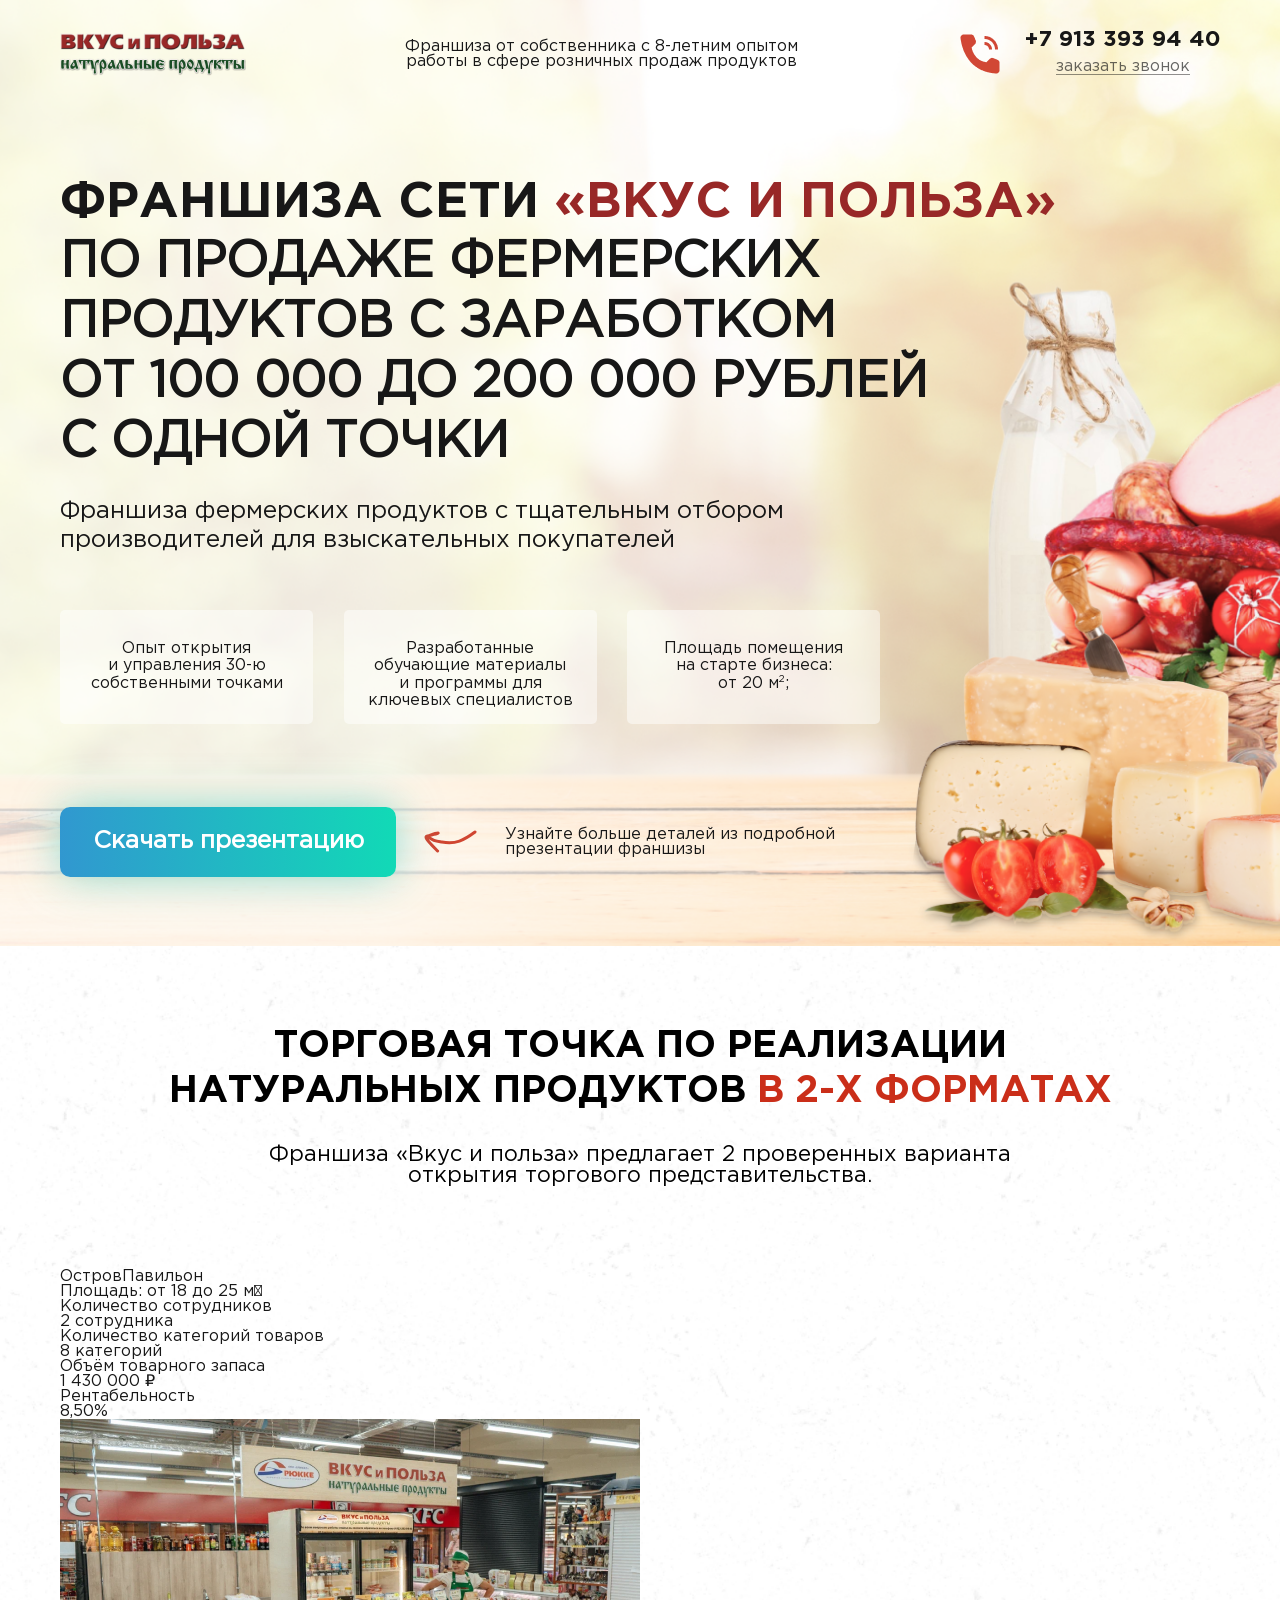
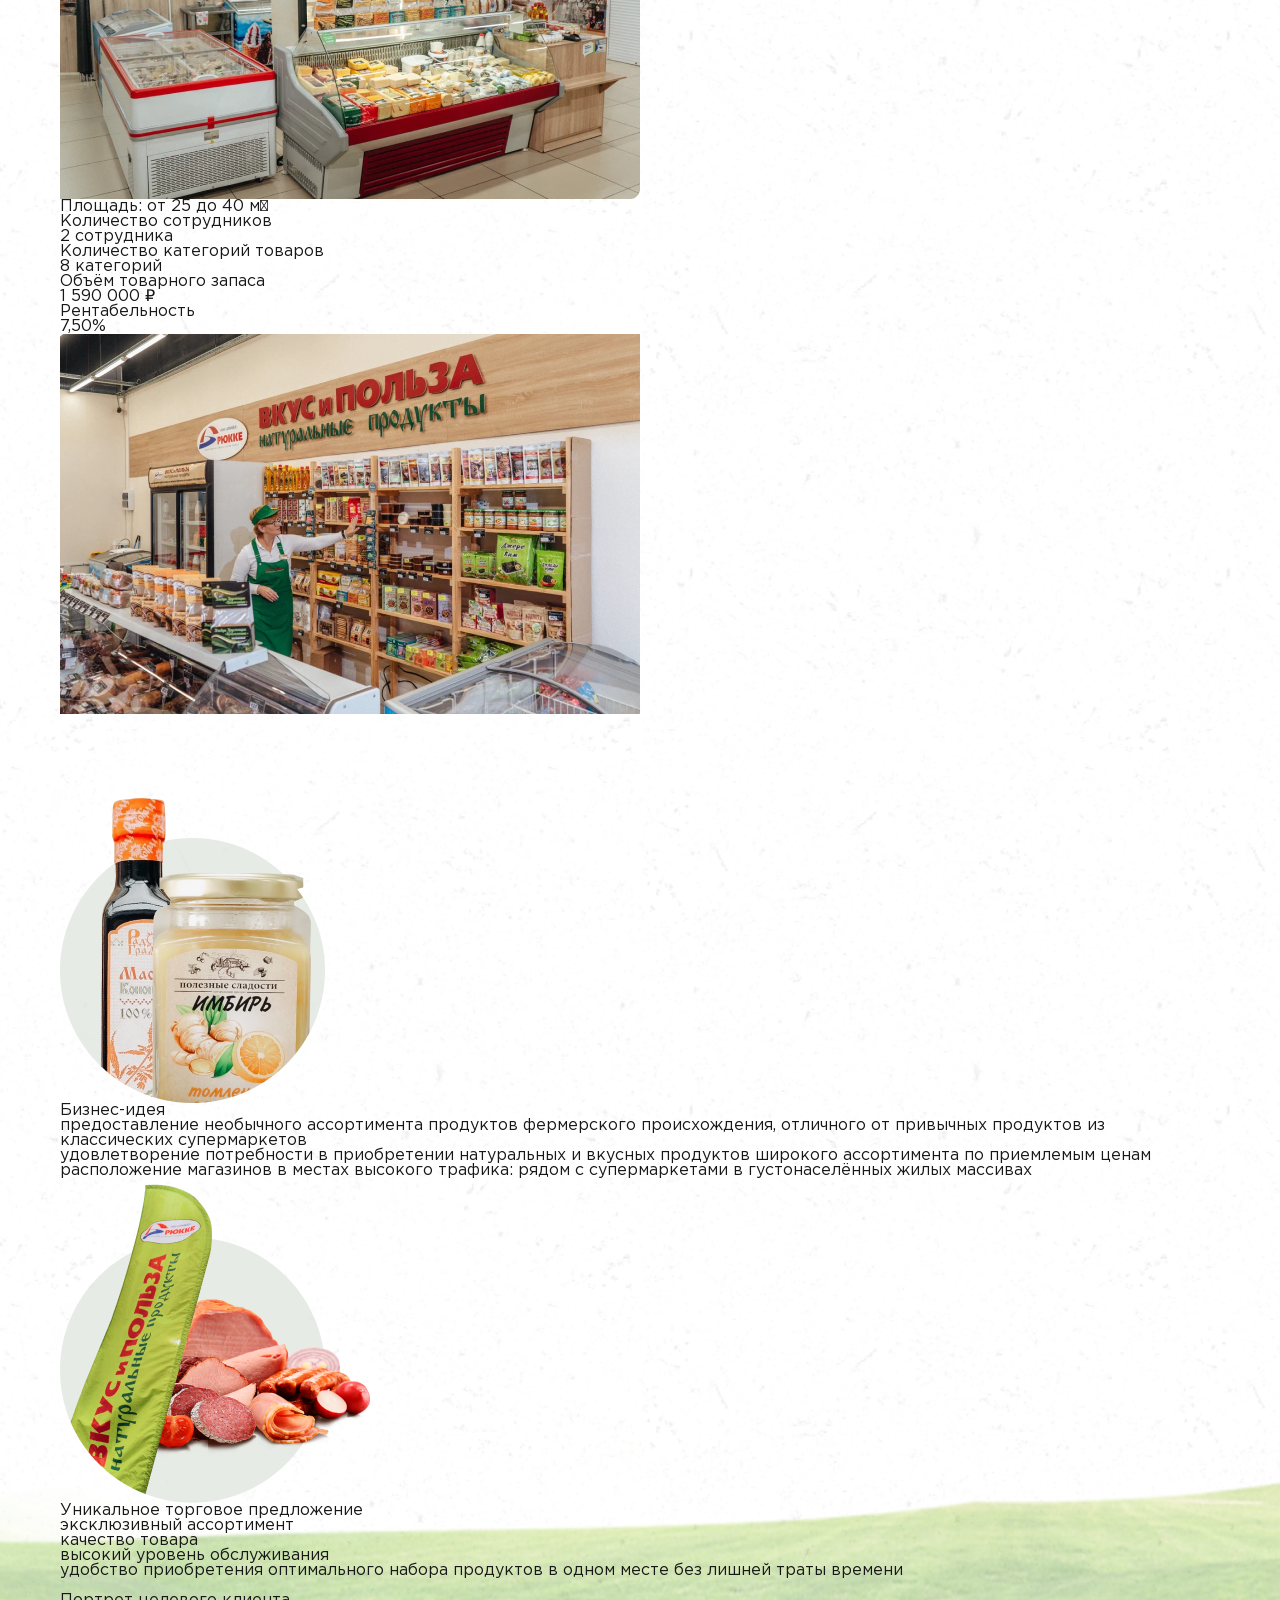
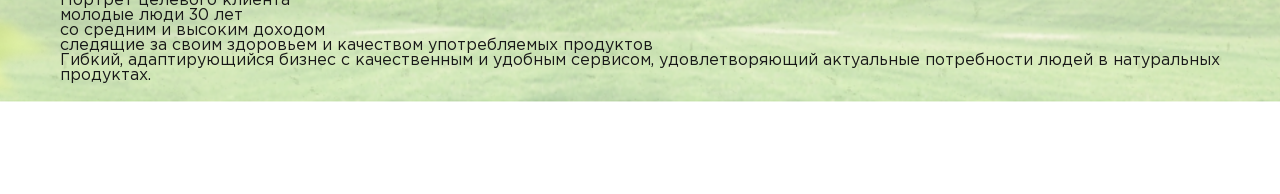
==== index.html @ ffd7baf4 "first" ====
<!DOCTYPE html>
<html lang="en">
  <head>
    <meta charset="UTF-8" />
    <meta http-equiv="X-UA-Compatible" content="IE=edge" />
    <meta name="viewport" content="width=device-width, initial-scale=1.0" />
    <title>Франшиза сети магазинов фермерских продуктов</title>
    <link rel="shortcut icon" href="favicon.ico" type="image/x-icon" />
    <link rel="preconnect" href="https://fonts.googleapis.com" />
    <link rel="preconnect" href="https://fonts.gstatic.com" crossorigin />
    <link
      href="https://fonts.googleapis.com/css2?family=Inter&display=swap"
      rel="stylesheet"
    />
    <link rel="stylesheet" href="css/reset.css" />
    <link rel="stylesheet" href="css/style.css" />
    <link rel="stylesheet" href="css/modals.css" />
    <link rel="stylesheet" href="css/animate.css" />
  </head>
  <body id="main-body">
    <div class="wrapper">
      <header class="header">
        <div class="container">
          <div class="header__body">
            <div class="header__logo">
              <img src="img/header/logo.png" alt="logo" />
            </div>
            <p class="header__descr">
              Франшиза от&nbsp;собственника с&nbsp;8-летним опытом работы
              в&nbsp;сфере розничных продаж продуктов
            </p>
            <div class="header__phone phone-block">
              <div class="phone-block__icon">
                <img src="img/header/phone.png" alt="icon" />
              </div>
              <div class="phone-block__link">
                <div class="phone-block__number">
                  <a href="tel:+79133939440">+7 913 393 94 40</a>
                </div>
                <div class="phone-block__order modal-phone">
                  <a href="#">Заказать звонок</a>
                </div>
              </div>
            </div>
          </div>
        </div>
      </header>
      <div class="content__page">
        <main class="main">
          <div class="container">
            <div class="main__body">
              <h1 class="main__title">
                <span class="black">франшиза сети</span>
                <span class="red">&laquo;Вкус и&nbsp;польза&raquo;</span>
                по&nbsp;продаже фермерских продуктов с&nbsp;заработком
                от&nbsp;100&nbsp;000 до&nbsp;200&nbsp;000&nbsp;рублей с&nbsp;одной
                точки
              </h1>
              <p class="main__descr">
                Франшиза фермерских продуктов с тщательным отбором
                производителей для взыскательных покупателей
              </p>
              <div class="main__list">
                <div class="main__item">
                  <p class="main__item-descr">
                    Опыт открытия и&nbsp;управления 30-ю собственными точками
                  </p>
                </div>
                <div class="main__item">
                  <p class="main__item-descr">
                    Разработанные обучающие материалы и&nbsp;программы для
                    ключевых специалистов
                  </p>
                </div>
                <div class="main__item">
                  <p class="main__item-descr">
                    Площадь помещения на&nbsp;старте бизнеса:
                    от&nbsp;20&nbsp;м<sup>2</sup>;
                  </p>
                </div>
              </div>
              <div class="main__slider wow fadeInLeft">
                <div class="slider-flex">
                  <div class="slider-track">
                    <div class="slide-list slide-active">
                      <div class="main__item">
                        <p class="main__item-descr">
                          Опыт открытия и&nbsp;управления 30-ю собственными
                          точками
                        </p>
                      </div>
                    </div>
                    <div class="slide-list">
                      <div class="main__item">
                        <p class="main__item-descr">
                          Разработанные обучающие материалы и&nbsp;программы для
                          ключевых специалистов
                        </p>
                      </div>
                    </div>
                    <div class="slide-list">
                      <div class="main__item">
                        <p class="main__item-descr">
                          Площадь помещения на&nbsp;старте бизнеса:
                          от&nbsp;20&nbsp;м<sup>2</sup>;
                        </p>
                      </div>
                    </div>
                  </div>
                </div>
                <div class="slide-dots">
                  <span class="slide-dot slide-active"></span>
                  <span class="slide-dot"></span>
                  <span class="slide-dot"></span>
                </div>
              </div>
              <div class="main__bottom">
                <div class="main__bottom-button">
                  <button class="btn">Скачать презентацию</button>
                </div>
                <img src="img/main/arrow.svg" alt="arrow" class="main__bottom-arrow">
                <p class="main__bottom-text">Узнайте больше деталей из&nbsp;подробной презентации франшизы</p>
              </div>
            </div>
          </div>
        </main>
        <section class="second">
          <div class="container">
            <div class="second__body">
              <h2 class="second__title title-red">Торговая точка по реализации натуральных продуктов <span>в 2-х форматах</span></h2>
              <p class="second__descr">Франшиза <span>«Вкус и польза»</span> предлагает 2 проверенных варианта открытия торгового представительства.</p>
              <div class="second__box">
                <div class="second__tabs">
                  <div class="second__tab">Остров</div>
                  <div class="second__tab">Павильон</div>
                </div>
                <div class="second__contents">
                  <div class="second__content">
                    <div class="second__content-box">
                      <div class="second__content-title"><span>Площадь:</span> от 18 до 25 м²</div>
                      <div class="second__content-item">
                        <p>Количество сотрудников 
                          </p>
                        <p>2 сотрудника</p>
                      </div>
                      <div class="second__content-item">
                        <p>Количество категорий товаров
                          </p>
                        <p>8 категорий</p>
                      </div>
                      <div class="second__content-item">
                        <p>Объём товарного запаса
                          </p>
                        <p>1 430 000 ₽</p>
                      </div>
                      <div class="second__content-item">
                        <p>Рентабельность</p>
                        <p>8,50%</p>
                      </div>
                    </div>
                    <img src="img/second/box1.png" alt="box" class="second__content-image">
                  </div>
                  <div class="second__content">
                    <div class="second__content-box">
                      <div class="second__content-title"><span>Площадь:</span> от 25 до 40 м²</div>
                      <div class="second__content-item">
                        <p>Количество сотрудников 
                        </p>
                      <p>2 сотрудника</p>
                      </div>
                      <div class="second__content-item">
                        <p>Количество категорий товаров
                        </p>
                      <p>8 категорий</p>
                      </div>
                      <div class="second__content-item">
                        <p>Объём товарного запаса
                        </p>
                      <p>1 590 000 ₽</p>
                      </div>
                      <div class="second__content-item">
                        <p>Рентабельность</p>
                        <p>7,50%</p>
                      </div>
                    </div>
                    <img src="img/second/box2.png" alt="box" class="second__content-image">
                  </div>
                </div>
              </div>
              <div class="second__list">
                <div class="second__item">
                  <img src="img/second/01.png" alt="img" class="second__item-image">
                  <div class="second__item-title">Бизнес-идея</div>
                  <div class="second__item-content">
                    <p>предоставление необычного ассортимента продуктов фермерского происхождения, отличного от привычных продуктов из классических супермаркетов</p>
                    <p>удовлетворение потребности в приобретении натуральных и вкусных продуктов широкого ассортимента по приемлемым ценам</p>
                    <p>расположение магазинов в местах высокого трафика: рядом с супермаркетами в густонаселённых жилых массивах</p>
                  </div>
                </div>
                <div class="second__item">
                  <img src="img/second/02.png" alt="img" class="second__item-image">
                  <div class="second__item-title">Уникальное торговое предложение</div>
                  <div class="second__item-content">
                    <p>эксклюзивный ассортимент</p>
                    <p>качество товара</p>
                    <p>высокий уровень обслуживания</p>
                    <p>удобство приобретения оптимального набора продуктов в одном месте без лишней траты времени</p>
                  </div>
                </div>
                <div class="second__item">
                  <img src="" alt="" class="second__item-image">
                  <div class="second__item-title">Портрет целевого клиента</div>
                  <div class="second__item-content">
                    <p>молодые люди 30 лет</p>
                    <p>со средним и высоким доходом</p>
                    <p>следящие за своим здоровьем и качеством употребляемых продуктов</p>
                  </div>
                </div>
              </div>
              <div class="second__bottom-text">Гибкий, адаптирующийся <span>бизнес с качественным и удобным сервисом,</span> удовлетворяющий актуальные потребности людей в натуральных продуктах.</div>
            </div>
          </div>
        </section>
        <section class="third">
          <div class="container"></div>
        </section>
        <section class="fourth">
          <div class="container"></div>
        </section>
        <section class="fifth">
          <div class="container"></div>
        </section>
        <section class="sixth">
          <div class="container"></div>
        </section>
        <section class="seventh">
          <div class="container"></div>
        </section>
        <section class="eighth">
          <div class="container"></div>
        </section>
        <section class="nineth">
          <div class="container"></div>
        </section>
        <section class="tenth">
          <div class="container"></div>
        </section>
        <section class="last">
          <div class="container"></div>
        </section>
      </div>
      <!-- <footer class="footer">
        <div class="container">
          <div class="footer__body">
            <div class="footer__left">
              <p class="footer__date">
                «Стиль Бюро» ®, 2012-<span class="date-now">2022</span> г.
              </p>
              <p class="footer__about">
                ИП Столбова Ю.А.,
                <span>ИНН 434579518565</span>
              </p>
              <div class="footer__place">
                <p>Россия, г.Киров, ул. Студенческий проезд, д. 19/2</p>
                <div class="footer__place-img">
                  <img src="img/footer/flag.png" alt="flag" />
                </div>
              </div>
            </div>
            <div class="footer__middle">
              <img src="img/footer/logo.png" alt="logo" class="footer__logo" />
              <div class="footer__policy">
                <span class="politicy">Политика конфиденциальности</span>
              </div>
            </div>
            <div class="footer__right">
              <div class="footer__phone">
                <div class="footer__phone-img">
                  <img src="img/footer/phone.png" alt="phone" />
                </div>
                <div class="footer__phone-link">
                  <div class="footer__phone-number">
                    <a href="tel:+79630008222">8 (963) 000-82-22</a>
                  </div>
                  <div class="footer__phone-order modal-phone">
                    заказать звонок
                  </div>
                </div>
              </div>
              <div class="footer__f5">
                <div class="footer__f5-icon">
                  <img src="img/footer/f5.png" alt="f5" />
                </div>
                <a
                  href="https://xn--5-7sbamtgf4aex7b0b.xn--p1ai/"
                  target="_blank"
                >
                  <p class="footer__f5-descr">
                    Упаковка и продвижение франшиз: <span>«Франчайзинг5»</span>
                  </p>
                </a>
              </div>
            </div>
          </div>
        </div>
      </footer> -->
    </div>

    <!-- <div class="popup popup-presentation popup-franchising">
      <div class="popup__wrapper popup-presentation__wrapper">
        <div class="popup__inner popup-presentation__inner">
          <div class="container">
            <div
              class="popup__content popup-presentation__content"
              id="first__modal"
            >
              <button class="btn-close popup__btn-close popup-close"></button>
              <div class="popup-presentation__item">
                <div class="popup-presentation-box">
                  <h2 class="popup-presentation__title">
                    Станьте франчайзинговым партнером студии красоты «СТИЛЬ
                    БЮРО»
                  </h2>
                </div>
                <form action class="form popup-presentation__form">
                  <div class="form__field popup-presentation__form-field">
                    <input
                      type="tel"
                      class="form__input form__input-phone modal-input"
                      name="phone"
                      placeholder="+7 (___) ___ _____"
                      autocomplete="off"
                    />
                    <input
                      type="text"
                      class="form__input form__input-name modal-input"
                      name="name"
                      placeholder="Юлия Столбова"
                      autocomplete="off"
                    />
                    <input
                      type="text"
                      class="form__input form__input-email modal-input"
                      name="email"
                      placeholder="bestpartner@styleburo"
                      autocomplete="off"
                    />
                    <input
                      type="text"
                      name="section-name-text"
                      value="Станьте франчайзинговым партнером студии красоты «СТИЛЬ
                      БЮРО»"
                      hidden
                    />
                    <input
                      type="text"
                      name="section-btn-text"
                      value="Заказать ЗВОНОК"
                      hidden
                    />
                    <input
                      type="text"
                      name="section-name"
                      value="закрытая"
                      hidden
                    />
                    <div class="btn__cover modal__cover">
                      <button class="btn btn__way modal__btn" type="submit">
                        Заказать ЗВОНОК
                      </button>
                    </div>
                  </div>
                  <div class="form__policy modal__policy">
                    <img
                      src="img/form/tick.png"
                      alt="tick"
                      class="form__policy-tick"
                    />
                    <p>
                      Я подтверждаю, что ознакомлен и даю согласие на обработку
                      персональных данных на условиях и для целей, определяемых
                      <span class="politicy">Политикой конфиденциальности</span>
                    </p>
                  </div>
                </form>
              </div>
            </div>
          </div>
        </div>
      </div>
    </div>
    <div class="popup popup-presentation popup-phone">
      <div class="popup__wrapper popup-presentation__wrapper">
        <div class="popup__inner popup-presentation__inner">
          <div class="container">
            <div
              class="popup__content popup-presentation__content"
              id="second__modal"
            >
              <button class="btn-close popup__btn-close popup-close"></button>

              <div class="popup-presentation__item">
                <div class="popup-presentation-box">
                  <h2
                    class="popup-presentation__title second-presentation__title"
                  >
                    Ответим на все Ваши вопросы в ближайшее рабочее время в
                    телефонном звонке
                  </h2>
                </div>
                <form action class="form popup-presentation__form">
                  <div class="form__field popup-presentation__form-field">
                    <input
                      type="tel"
                      class="form__input form__input-phone modal-input"
                      name="phone"
                      placeholder="+7 (___) ___ _____"
                      autocomplete="off"
                    />
                    <input
                      type="text"
                      class="form__input form__input-name modal-input"
                      name="name"
                      placeholder="Юлия Столбова"
                      autocomplete="off"
                    />
                    <input
                      type="text"
                      class="form__input form__input-email modal-input"
                      name="email"
                      placeholder="bestpartner@styleburo"
                      autocomplete="off"
                    />

                    <input
                      type="text"
                      name="section-name-text"
                      value="Перезвоним Вам в ближайшее время и ответим на возникшие вопросы"
                      hidden
                    />
                    <input
                      type="text"
                      name="section-btn-text"
                      value="Заказать звонок"
                      hidden
                    />
                    <input
                      type="text"
                      name="section-name"
                      value="закрытая"
                      hidden
                    />
                    <div class="btn__cover modal__cover">
                      <button class="btn btn__way modal__btn" type="submit">
                        Заказать звонок
                      </button>
                    </div>
                  </div>
                  <div class="form__policy modal__policy">
                    <img
                      src="img/form/tick.png"
                      alt="tick"
                      class="form__policy-tick"
                    />
                    <p>
                      Я подтверждаю, что ознакомлен и даю согласие на обработку
                      персональных данных на условиях и для целей, определяемых
                      <span class="politicy">Политикой конфиденциальности</span>
                    </p>
                  </div>
                </form>
              </div>
            </div>
          </div>
        </div>
      </div>
    </div>
    <div class="popup popup-presentation popup-exit">
      <div class="popup__wrapper popup-presentation__wrapper">
        <div class="popup__inner popup-presentation__inner">
          <div
            class="popup__content popup-presentation__content"
            id="third__modal"
          >
            <button class="btn-close popup__btn-close popup-close"></button>
            <div class="popup-presentation__item">
              <div class="popup-presentation-box">
                <div class="title-cover">
                  <h2 class="popup-presentation__title third__modal-title">
                    Уже покидаете страницу? Не упустите возможность стать
                    франчайзинговым партнером студии красоты «СТИЛЬ БЮРО»
                  </h2>
                </div>
              </div>
              <form action class="form popup-presentation__form">
                <div class="form__field popup-presentation__form-field">
                  <input
                    type="tel"
                    class="form__input form__input-phone modal-input"
                    name="phone"
                    placeholder="+7 (___) ___ _____"
                    autocomplete="off"
                  />
                  <input
                    type="text"
                    class="form__input form__input-email modal-input"
                    name="email"
                    placeholder="bestpartner@styleburo"
                    autocomplete="off"
                  />
                  <input
                    type="text"
                    class="form__input form__input-name modal-input"
                    name="name"
                    placeholder="Юлия Столбова"
                    autocomplete="off"
                  />

                  <input
                    type="text"
                    name="section-name-text"
                    value=" Уже покидаете страницу?
                    Не упустите возможность
                    стать франчайзинговым
                    партнером студии красоты
                    «СТИЛЬ БЮРО»"
                    hidden
                  />
                  <input
                    type="text"
                    name="section-btn-text"
                    value="СТАТЬ ПАРТНЕРОМ"
                    hidden
                  />
                  <input
                    type="text"
                    name="section-name"
                    value="закрытая"
                    hidden
                  />
                  <div class="btn__cover modal__cover">
                    <button class="btn btn__way modal__btn" type="submit">
                      СТАТЬ ПАРТНЕРОМ
                    </button>
                  </div>
                </div>
                <div class="form__policy modal__policy">
                  <img
                    src="img/form/tick.png"
                    alt="tick"
                    class="form__policy-tick"
                  />
                  <p>
                    Я подтверждаю, что ознакомлен и даю согласие на обработку
                    персональных данных на условиях и для целей, определяемых
                    <span class="politicy">Политикой конфиденциальности</span>
                  </p>
                </div>
              </form>
            </div>
          </div>
        </div>
      </div>
    </div>
    <div class="popup popup-politicy popup-presentation">
      <div
        class="popup__wrapper popup-politicy__wrapper popup-presentation__wrapper"
      >
        <div
          class="popup__inner popup-politicy__inner popup-presentation__inner"
        >
          <div
            class="popup__content popup-politicy__content popup-presentation__content"
          >
            <button class="btn-close popup__btn-close popup-close"></button>
            <div class="priv-policy priv-policy_modal">
              <h2 class="priv-policy__title">
                Политика конфиденциальности по обработке персональных данных
              </h2>
              <h3 class="priv-policy__subtitle">1. Общие положения</h3>
              <p class="priv-policy__text">
                Настоящая политика обработки персональных данных составлена в
                соответствии с требованиями Федерального закона от 27.07.2006.
                №152-ФЗ «О персональных данных» и определяет порядок обработки
                персональных данных и меры по обеспечению безопасности
                персональных данных.
              </p>

              <ol class="priv-policy__list">
                <li class="priv-policy__item">
                  1. Оператор ставит своей важнейшей целью и условием
                  осуществления своей деятельности соблюдение прав и свобод
                  человека и гражданина при обработке его персональных данных, в
                  том числе защиты прав на неприкосновенность частной жизни,
                  личную и семейную тайну.
                </li>
                <li class="priv-policy__item">
                  2. Настоящая политика Оператора в отношении обработки
                  персональных данных (далее – Политика) применяется ко всей
                  информации, которую Оператор может получить о посетителях
                  веб-сайта салона красоты «Стиль-Бюро», (ИП Столбова Ю.А., ИНН
                  434579518565).
                </li>
              </ol>

              <h3 class="priv-policy__subtitle">
                2. Основные понятия, используемые в Политике
              </h3>

              <ol class="priv-policy__list">
                <li class="priv-policy__item">
                  1. Автоматизированная обработка персональных данных –
                  обработка персональных данных с помощью средств вычислительной
                  техники;
                </li>
                <li class="priv-policy__item">
                  2. Блокирование персональных данных – временное прекращение
                  обработки персональных данных (за исключением случаев, если
                  обработка необходима для уточнения персональных данных);
                </li>
                <li class="priv-policy__item">
                  3. Веб-сайт – совокупность графических и информационных
                  материалов, а также программ для ЭВМ и баз данных,
                  обеспечивающих их доступность в сети интернет по сетевому
                  адресу
                </li>
                <li class="priv-policy__item">
                  4. Информационная система персональных данных — совокупность
                  содержащихся в базах данных персональных данных, и
                  обеспечивающих их обработку информационных технологий и
                  технических средств;
                </li>
                <li class="priv-policy__item">
                  5. Обезличивание персональных данных — действия, в результате
                  которых невозможно определить без использования дополнительной
                  информации принадлежность персональных данных конкретному
                  Пользователю или иному субъекту персональных данных;
                </li>
                <li class="priv-policy__item">
                  6. Обработка персональных данных – любое действие (операция)
                  или совокупность действий (операций), совершаемых с
                  использованием средств автоматизации или без использования
                  таких средств с персональными данными, включая сбор, запись,
                  систематизацию, накопление, хранение, уточнение (обновление,
                  изменение), извлечение, использование, передачу
                  (распространение, предоставление, доступ), обезличивание,
                  блокирование, удаление, уничтожение персональных данных;
                </li>
                <li class="priv-policy__item">
                  7. Оператор – государственный орган, муниципальный орган,
                  юридическое или физическое лицо, самостоятельно или совместно
                  с другими лицами организующие и (или) осуществляющие обработку
                  персональных данных, а также определяющие цели обработки
                  персональных данных, состав персональных данных, подлежащих
                  обработке, действия (операции), совершаемые с персональными
                  данными;
                </li>
                <li class="priv-policy__item">
                  8. Персональные данные – любая информация, относящаяся прямо
                  или косвенно к определенному или определяемому Пользователю
                  веб-сайта;
                </li>
                <li class="priv-policy__item">
                  9. Пользователь – любой посетитель веб-сайта;
                </li>
                <li class="priv-policy__item">
                  10. Предоставление персональных данных – действия,
                  направленные на раскрытие персональных данных определенному
                  лицу или определенному кругу лиц;
                </li>
                <li class="priv-policy__item">
                  11. Распространение персональных данных – любые действия,
                  направленные на раскрытие персональных данных неопределенному
                  кругу лиц (передача персональных данных) или на ознакомление с
                  персональными данными неограниченного круга лиц, в том числе
                  обнародование персональных данных в средствах массовой
                  информации, размещение в информационно-телекоммуникационных
                  сетях или предоставление доступа к персональным данным
                  каким-либо иным способом;
                </li>
                <li class="priv-policy__item">
                  12. Трансграничная передача персональных данных – передача
                  персональных данных на территорию иностранного государства
                  органу власти иностранного государства, иностранному
                  физическому или иностранному юридическому лицу;
                </li>
                <li class="priv-policy__item">
                  13. Уничтожение персональных данных – любые действия, в
                  результате которых персональные данные уничтожаются
                  безвозвратно с невозможностью дальнейшего восстановления
                  содержания персональных данных в информационной системе
                  персональных данных и (или) результате которых уничтожаются
                  материальные носители персональных данных.
                </li>
              </ol>

              <h3 class="priv-policy__subtitle">
                3. Оператор может обрабатывать следующие персональные данные
                Пользователя
              </h3>

              <ol class="priv-policy__list">
                <li class="priv-policy__item">1. Фамилия, имя, отчество;</li>
                <li class="priv-policy__item">2. Номер телефона;</li>
                <li class="priv-policy__item">3. Адрес электронной почты;</li>
                <li class="priv-policy__item">
                  4. Также на сайте происходит сбор и обработка обезличенных
                  данных о посетителях (в т.ч. файлов «cookie») с помощью
                  сервисов интернет-статистики (Яндекс Метрика и Гугл Аналитика
                  и других).
                </li>
                <li class="priv-policy__item">
                  5. Вышеперечисленные данные далее по тексту Политики
                  объединены общим понятием Персональные данные.
                </li>
              </ol>

              <h3 class="priv-policy__subtitle">
                4. Цели обработки персональных данных
              </h3>

              <ol class="priv-policy__list">
                <li class="priv-policy__item">
                  1. Цель обработки персональных данных Пользователя —
                  заключение, исполнение и прекращение гражданско-правовых
                  договоров; предоставление доступа Пользователю к сервисам,
                  информации и/или материалам, содержащимся на веб-сайте;
                  уточнение деталей обращения.
                </li>
                <li class="priv-policy__item">
                  2. Также Оператор имеет право направлять Пользователю
                  уведомления о новых продуктах и услугах, специальных
                  предложениях и различных событиях. Пользователь всегда может
                  отказаться от получения информационных сообщений, направив
                  Оператору письмо на адрес электронной почты с доменом
                  style-buro@mail.ru с пометкой «Отказ от уведомлений о новых
                  продуктах и услугах и специальных предложениях».
                </li>
                <li class="priv-policy__item">
                  3. Обезличенные данные Пользователей, собираемые с помощью
                  сервисов интернет-статистики, служат для сбора информации о
                  действиях Пользователей на сайте, улучшения качества сайта и
                  его содержания.
                </li>
              </ol>

              <h3 class="priv-policy__subtitle">
                5. Правовые основания обработки персональных данных
              </h3>

              <ol class="priv-policy__list">
                <li class="priv-policy__item">
                  1. Оператор обрабатывает персональные данные Пользователя
                  только в случае их заполнения и/или отправки Пользователем
                  самостоятельно через специальные формы, расположенные на
                  сайте. Заполняя соответствующие формы и/или отправляя свои
                  персональные данные Оператору, Пользователь выражает свое
                  согласие с данной Политикой.
                </li>
                <li class="priv-policy__item">
                  2. Оператор обрабатывает обезличенные данные о Пользователе в
                  случае, если это разрешено в настройках браузера Пользователя
                  (включено сохранение файлов «cookie» и использование
                  технологии JavaScript).
                </li>
              </ol>

              <h3 class="priv-policy__subtitle">
                6. Порядок сбора, хранения, передачи и других видов обработки
                персональных данных
              </h3>

              <p class="priv-policy__text">
                Безопасность персональных данных, которые обрабатываются
                Оператором, обеспечивается путем реализации правовых,
                организационных и технических мер, необходимых для выполнения в
                полном объеме требований действующего законодательства в области
                защиты персональных данных.
              </p>

              <ol class="priv-policy__list">
                <li class="priv-policy__item">
                  1. Оператор обеспечивает сохранность персональных данных и
                  принимает все возможные меры, исключающие доступ к
                  персональным данным неуполномоченных лиц.
                </li>
                <li class="priv-policy__item">
                  2. Персональные данные Пользователя никогда, ни при каких
                  условиях не будут переданы третьим лицам, за исключением
                  случаев, связанных с исполнением действующего
                  законодательства.
                </li>
                <li class="priv-policy__item">
                  3. Срок обработки персональных данных является неограниченным.
                  Пользователь может в любой момент отозвать свое согласие на
                  обработку персональных данных, направив Оператору уведомление
                  посредством электронной почты на электронный адрес Оператора с
                  пометкой «Отзыв согласия на обработку персональных данных».
                </li>
              </ol>

              <h3 class="priv-policy__subtitle">
                7. Трансграничная передача персональных данных
              </h3>

              <ol class="priv-policy__list">
                <li class="priv-policy__item">
                  1. Оператор до начала осуществления трансграничной передачи
                  персональных данных обязан убедиться в том, что иностранным
                  государством, на территорию которого предполагается
                  осуществлять передачу персональных данных, обеспечивается
                  надежная защита прав субъектов персональных данных.
                </li>
                <li class="priv-policy__item">
                  2. Трансграничная передача персональных данных на территории
                  иностранных государств, не отвечающих вышеуказанным
                  требованиям, может осуществляться только в случае наличия
                  согласия в письменной форме субъекта персональных данных на
                  трансграничную передачу его персональных данных и/или
                  исполнения договора, стороной которого является субъект
                  персональных данных.
                </li>
              </ol>

              <h3 class="priv-policy__subtitle">8. Заключительные положения</h3>

              <ol class="priv-policy__list">
                <li class="priv-policy__item">
                  1. Пользователь может получить любые разъяснения по
                  интересующим вопросам, касающимся обработки его персональных
                  данных, обратившись к Оператору по телефону, указанному на
                  сайте.
                </li>
                <li class="priv-policy__item">
                  2. В данном документе будут отражены любые изменения политики
                  обработки персональных данных Оператором. Политика действует
                  бессрочно до замены ее новой версией.
                </li>
                <li class="priv-policy__item">
                  3. Актуальная версия Политики в свободном доступе расположена
                  в сети Интернет на сайте.
                </li>
              </ol>
              <a class="popup-close politicy-close"> Вернуться на сайт </a>
            </div>
          </div>
        </div>
      </div>
    </div> -->
    <script src="https://cdnjs.cloudflare.com/ajax/libs/jquery/3.6.0/jquery.min.js"></script>
    <script src="js/imask.min.js"></script>
    <script src="js/formprocessor.js"></script>
    <script src="js/main.js"></script>
    <script src="js/slider.js"></script>
    <script src="./js/wow.min.js"></script>
    <script>
      new WOW().init();
    </script>
  </body>
</html>
---- css/style.css ----
/* font-family: 'Inter', sans-serif; */
@font-face {
  font-family: "Gotham-Light";
  src: url("../fonts/GothamPro-Light.woff") format("woff");
  font-weight: 300;
  font-style: normal;
}
@font-face {
  font-family: "Gotham-Regular";
  src: url("../fonts/GothamPro-Regular.woff") format("woff");
  font-weight: 400;
  font-style: normal;
}
@font-face {
  font-family: "Gotham-Medium";
  src: url("../fonts/Gotham\ Pro-Medium.woff") format("woff");
  font-weight: 500;
  font-style: normal;
}
@font-face {
  font-family: "Gotham-Bold";
  src: url("../fonts/Gotham\ Pro-Bold.woff") format("woff");
  font-weight: 700;
  font-style: normal;
}
@font-face {
  font-family: "Gotham-Black";
  src: url("../fonts/Gotham\ Pro-Bold.woff") format("woff");
  font-weight: 900;
  font-style: normal;
}
html,
body {
  font-family: "Gotham-Regular";
  font-variant-numeric: lining-nums;
  font-weight: 400;
  font-size: 16px;
  line-height: 15px;
  -webkit-font-smoothing: antialiased;
  -moz-osx-font-smoothing: grayscale;
  color: #171717;
}

.lock {
  overflow: hidden;
}

.wrapper {
  width: 100%;
  min-height: 100%;
  display: -webkit-box;
  display: -ms-flexbox;
  display: flex;
  -webkit-box-orient: vertical;
  -webkit-box-direction: normal;
  -ms-flex-direction: column;
  flex-direction: column;
  margin: 0 auto;
  position: relative;
  overflow: hidden;
}

.content__page {
  position: relative;
  -webkit-box-flex: 1;
  -ms-flex: 1 1 100%;
  flex: 1 1 100%;
}

.container {
  max-width: 1190px;
  padding: 0 15px;
  margin: 0 auto;
}

@media (max-width: 1023px) {
  .container {
    max-width: 768px;
  }
}

@media (max-width: 767px) {
  .container {
    max-width: 600px;
  }
}

@media (max-width: 600px) {
  .container {
    max-width: 300px;
  }
}

.btn {
  position: relative;
  overflow: hidden;
  width: 100%;
  height: 70px;
  background: linear-gradient(266.35deg, #11dab6 0%, #3197d0 100%);
  box-shadow: 0px -1px 45px -1px rgba(62, 198, 189, 0.6);
  border-radius: 10px;
  font-size: 24px;
  line-height: 23px;
  font-weight: 700;
  color: #ffffff;
}

.btn:hover {
  background-image: -webkit-gradient(
    linear,
    left bottom,
    left top,
    from(#162c5e),
    color-stop(11%, #162c5e),
    color-stop(90%, #1c78cf),
    to(#1c78cf)
  );
  background-image: -o-linear-gradient(
    bottom,
    #162c5e 0%,
    #162c5e 11%,
    #1c78cf 90%,
    #1c78cf 100%
  );
  background-image: linear-gradient(
    0deg,
    #162c5e 0%,
    #162c5e 11%,
    #1c78cf 90%,
    #1c78cf 100%
  );
}

.btn:active {
  background-image: -webkit-gradient(
    linear,
    left bottom,
    left top,
    from(#162c5e),
    color-stop(11%, #162c5e),
    color-stop(90%, #1c78cf),
    to(#1c78cf)
  );
  background-image: -o-linear-gradient(
    bottom,
    #162c5e 0%,
    #162c5e 11%,
    #1c78cf 90%,
    #1c78cf 100%
  );
  background-image: linear-gradient(
    0deg,
    #162c5e 0%,
    #162c5e 11%,
    #1c78cf 90%,
    #1c78cf 100%
  );
  -webkit-transform: scale(0.98);
  -ms-transform: scale(0.98);
  transform: scale(0.98);
}
@media (max-width: 1023px) {
  .btn {
    font-size: 20px;
  }
}
@media (max-width: 767px) {
  .btn {
    font-size: 18px;
    height: 60px;
  }
}
@media (max-width: 600px) {
  .btn {
    font-size: 16px;
    height: 60px;
  }
}
.btn::after {
  content: "";
  margin-left: 60px;
  width: 25px;
  height: 300px;
  background: -o-linear-gradient(bottom, #fff, rgba(255, 255, 255, 0.01));
  background: -webkit-gradient(
    linear,
    left bottom,
    left top,
    from(#fff),
    to(rgba(255, 255, 255, 0.01))
  );
  background: linear-gradient(0deg, #fff, rgba(255, 255, 255, 0.01));
  -webkit-animation-delay: 0.05s;
  animation-delay: 0.05s;
  position: absolute;
  -webkit-animation-timing-function: ease-in-out;
  animation-timing-function: ease-in-out;
  -webkit-transition: all 0.3s;
  -o-transition: all 0.3s;
  transition: all 0.3s;
  -webkit-animation-name: slideme;
  animation-name: slideme;
  -webkit-animation-duration: 4s;
  animation-duration: 4s;
  -webkit-animation-iteration-count: infinite;
  animation-iteration-count: infinite;
  -webkit-transform: rotate(45deg);
  -ms-transform: rotate(45deg);
  transform: rotate(45deg);
  position: absolute;
  left: -90px;
  top: -150px;
  z-index: 0;
}

@-webkit-keyframes slideme {
  0% {
    left: -30px;
    margin-left: 0;
  }

  30%,
  to {
    left: 110%;
    margin-left: 80px;
  }
}

@keyframes slideme {
  0% {
    left: -30px;
    margin-left: 0;
  }

  30%,
  to {
    left: 110%;
    margin-left: 80px;
  }
}

.title-red {
  font-family: "Gotham-Bold";
  font-size: 38px;
  line-height: 120%;
  text-align: center;
  text-transform: uppercase;
  color: #000000;
}
.title-red span {
  color: #ca2e19;
}
.title-green {
  font-family: "Gotham-Bold";
  font-size: 38px;
  line-height: 120%;
  text-transform: uppercase;
  color: #000000;
}
.title-green span {
  color: #27551b;
}
/* =================================> header <=================================== */
.header {
  position: absolute;
  top: 0;
  left: 0;
  width: 100%;
  z-index: 5;
}

.header__body {
  padding: 30px 0;
  display: -webkit-box;
  display: -ms-flexbox;
  display: flex;
  -webkit-box-pack: justify;
  -ms-flex-pack: justify;
  justify-content: space-between;
  -webkit-box-align: center;
  -ms-flex-align: center;
  align-items: center;
}

.header__logo {
  display: -webkit-box;
  display: -ms-flexbox;
  display: flex;
  -webkit-box-align: center;
  -ms-flex-align: center;
  align-items: center;
}

.header__descr {
  max-width: 418px;
  text-align: center;
}

.phone-block {
  display: -webkit-box;
  display: -ms-flexbox;
  display: flex;
  -webkit-box-align: start;
  -ms-flex-align: start;
  align-items: flex-start;
}
.phone-block:hover .phone-block__icon {
  -webkit-transform: rotate(8deg);
  -ms-transform: rotate(8deg);
  transform: rotate(8deg);
  -webkit-transition: all 0.2s ease-in;
  -o-transition: all 0.2s ease-in;
  transition: all 0.2s ease-in;
}

.phone-block__icon {
  margin-right: 21px;
}

.phone-block__link {
  display: -webkit-box;
  display: -ms-flexbox;
  display: flex;
  -webkit-box-orient: vertical;
  -webkit-box-direction: normal;
  -ms-flex-direction: column;
  flex-direction: column;
  -webkit-box-align: center;
  -ms-flex-align: center;
  align-items: center;
  -webkit-box-pack: center;
  -ms-flex-pack: center;
  justify-content: center;
}

.phone-block__number {
  font-family: "Gotham-Bold";
  font-size: 22px;
  line-height: 21px;
  margin-bottom: 8px;
}

.phone-block__order {
  opacity: 0.66;
  text-transform: lowercase;
  display: inline-block;
  position: relative;
}
.phone-block__order::after {
  content: "";
  position: absolute;
  width: 100%;
  transform: scaleX(1);
  height: 1px;
  bottom: -1px;
  left: 0;
  opacity: 0.66;
  background-color: #000;
  transform-origin: bottom right;
  transition: transform 0.25s ease-out;
}
.phone-block__order:hover::after {
  transform: scaleX(0);
  transform-origin: bottom left;
}
@media (max-width: 1023px) {
  .phone-block {
    -webkit-box-align: center;
    -ms-flex-align: center;
    align-items: center;
  }
  .header__logo img {
    max-width: 180px;
  }
  .phone-block__icon img {
    max-width: 30px;
  }
  .header__descr {
    max-width: 350px;
    font-size: 14px;
  }

  .phone-block__number {
    font-size: 16px;
    margin-bottom: 0px;
  }
  .phone-block__order {
    font-size: 14px;
  }
  .phone-block__icon {
    margin-right: 12px;
  }
}
@media (max-width: 767px) {
  .phone-block {
    margin-top: -7px;
  }
  .header__descr {
    display: none;
  }

  .header__logo img {
    max-width: 160px;
  }

  .phone-block__number {
    font-size: 16px;
  }
}
@media (max-width: 600px) {
  .header__body {
    padding: 20px 0px;
  }

  .header__logo img {
    max-width: 120px;
  }
  .phone-block {
    margin-top: -2px;
  }
  .phone-block__number {
    font-size: 14px;
  }

  .phone-block__order {
    font-size: 12px;
    margin-top: -3px;
  }

  .phone-block__icon {
    display: none;
  }
}

/* ==============================  main  ============================= */

.main {
  background: url("../img/main/back.png") 50% / cover no-repeat, #f2eac9;
}
.main__body {
  padding: 173px 0 69px;
}
.main__title {
  font-weight: 700;
  max-width: 1020px;
  font-size: 50px;
  line-height: 120%;
  text-transform: uppercase;

  margin-bottom: 24px;
}
.main__title .black {
  font-family: "Gotham-Black";
}
.main__title .red {
  font-family: "Gotham-Black";
  color: #982827;
}
.main__descr {
  max-width: 740px;
  font-size: 24px;
  line-height: 120%;
  margin-bottom: 55px;
}
.main__list {
  display: flex;
  justify-content: space-between;
  max-width: 820px;
  margin-bottom: 83px;
}
.main__list > *:not(:last-child) {
  margin-right: 30px;
}
.main__item {
  background: rgba(255, 255, 255, 0.48);
  border-radius: 5px;
  width: 253px;
  height: 114px;
  display: flex;
  flex-direction: column;
  align-items: center;
  padding-top: 30px;
}
.main__item-descr {
  max-width: 222px;
  text-align: center;
  line-height: 110%;
}
sup {
  font-size: 10px;
  line-height: 100%;
}
.main__slider {
  display: none;
}
.main__bottom {
  display: flex;
  align-items: center;
  justify-content: space-between;
  max-width: 822px;
}
.main__bottom-button {
  width: 336px;
}

.main__bottom-text {
  max-width: 377px;
}
@media (max-width: 1023px) {
  .main {
    background: url("../img/main/back.png") 36% / cover no-repeat, #f2eaca;
  }
  .main__body {
    padding: 150px 0 65px;
  }
  .main__title {
    font-size: 40px;
  }
  .main__descr {
    font-size: 20px;
    margin-bottom: 35px;
  }
  .main__item {
    padding-top: 22px;
  }
  .main__list {
    margin-bottom: 40px;
  }
  .main__bottom-button {
    width: 280px;
  }
  .main__bottom-text {
    max-width: 355px;
  }
}
@media (max-width: 767px) {
  .main__body {
    padding: 120px 0 60px;
  }
  .main__title {
    font-size: 28px;
    text-align: center;
  }
  .main__descr {
    font-size: 18px;
    margin-bottom: 30px;
    text-align: center;
  }
  .main__list {
    margin-bottom: 30px;
    flex-direction: column;
    align-items: center;
  }
  .main__list > *:not(:last-child) {
    margin-right: 0px;
    margin-bottom: 15px;
  }
  .main__bottom-text {
    max-width: 240px;
    font-size: 14px;
  }
  .main__bottom-button {
    width: 260px;
  }
}
@media (max-width: 600px) {
  .main__body {
    padding: 65px 0 40px;
  }
  .main__title {
    font-size: 20px;
  }
  .main__list {
    display: none;
  }
  .main__bottom {
    flex-direction: column;
  }
  .main__bottom-arrow {
    display: none;
  }
  .main__bottom-button {
    margin-bottom: 15px;
  }
  .main__bottom-text {
    max-width: 270px;
    text-align: center;
  }
  .main__slider {
    display: block;
    padding-bottom: 25px;
  }

  .slider-flex {
    display: -webkit-box;
    display: -ms-flexbox;
    display: flex;
    position: relative;
  }

  .slider-track {
    margin: 0 auto;
  }

  .slide-list {
    display: none;
    -webkit-transition: opacity 0.3s ease-in-out;
    -o-transition: opacity 0.3s ease-in-out;
    transition: opacity 0.3s ease-in-out;
  }

  .slide-active {
    display: block;
  }

  .slide-dots {
    display: -webkit-box;
    display: -ms-flexbox;
    display: flex;
    -webkit-box-pack: center;
    -ms-flex-pack: center;
    justify-content: center;
    margin-top: 15px;
  }

  .slide-dot.slide-active {
    background-color: #11dab6;
  }

  .slide-dot {
    width: 15px;
    height: 15px;
    border-radius: 50%;
    background-color: #a0a0a0;
    margin-right: 10px;
    cursor: pointer;
  }

  .slide-dot:last-child {
    margin-right: 0;
  }
}

/* =================================> second <=================================== */
.second {
  background: url("../img/second/back.png") 50% / cover no-repeat;
}
.second__body {
  padding: 78px 0 111px;
}
.second__title {
  max-width: 988px;
  margin: 0 auto 30px;
}
.second__descr {
  max-width: 805px;
  margin: 0 auto 82px;
  text-align: center;
  font-size: 22px;
  line-height: 21px;
  color: #000000;
}
.second__box {
  margin-bottom: 80px;
}
.second__tabs {
  display: flex;
  
}
.second__tab {
}
.second__contents {
}
.second__content {
}
.second__content-box {
}
.second__content-title {
}
.second__content-item {
}
.second__content-image {
}
.second__list {
}
.second__item {
}
.second__item-image {
}
.second__item-title {
}
.second__item-content {
}
.second__bottom-text {
}
---- css/modals.css ----
.popup {
  position: fixed;
  z-index: 100000;
  top: 0;
  left: 0;
  background: rgba(0, 0, 0, 0.7);
  width: 100%;
  height: 100%;
  overflow: auto;
  -webkit-transition: opacity 0.5s linear;
  -o-transition: opacity 0.5s linear;
  transition: opacity 0.5s linear;
  pointer-events: none;
  visibility: hidden;
  opacity: 0;
}

.popup.is-active {
  pointer-events: auto;
  visibility: visible;
  opacity: 1;
}

.popup__wrapper {
  display: table;
  width: 100%;
  height: 100%;
}

.popup__inner {
  display: table-cell;
  vertical-align: middle;
  padding: 50px 15px;
}

.popup__content {
  background-color: #fff;
  max-width: 800px;
  margin: 0 auto;
  position: relative;
  border-radius: 8px;
}

.btn-close {
  border: none;
  cursor: pointer;
  background: none;
  padding: 0;
  width: 50px;
  height: 50px;
  -webkit-transition: -webkit-transform 0.2s linear;
  transition: -webkit-transform 0.2s linear;
  -o-transition: transform 0.2s linear;
  transition: transform 0.2s linear;
  transition: transform 0.2s linear, -webkit-transform 0.2s linear;
  -webkit-transition: opacity 0.2s linear;
  -o-transition: opacity 0.2s linear;
  transition: opacity 0.2s linear;
  position: absolute;
  top: -42px;
  right: -11px;
}

.btn-close::before,
.btn-close::after {
  content: "";
  background-color: #fff;
  height: 30px;
  width: 4px;
  position: absolute;
  border-radius: 20px;
  top: 8px;
}

.btn-close::before {
  -webkit-transform: rotate(45deg);
  -ms-transform: rotate(45deg);
  transform: rotate(45deg);
}

.btn-close::after {
  -webkit-transform: rotate(-45deg);
  -ms-transform: rotate(-45deg);
  transform: rotate(-45deg);
}

.btn-close:hover {
  -webkit-transform: scale(1.1);
  -ms-transform: scale(1.1);
  transform: scale(1.1);
}

.btn-close:active {
  -webkit-transform: scale(0.9);
  -ms-transform: scale(0.9);
  transform: scale(0.9);
  opacity: 0.8;
}

#third__modal {
  background: url("../img/modal/03.png") no-repeat;
}
#second__modal {
  background: url("../img/modal/02.png") no-repeat;
}
#first__modal {
  background: url("../img/modal/01.png") no-repeat;
}

.popup-presentation__item {
  display: flex;
  padding: 50px 50px 0 50px;
}

.popup-presentation__title {
  font-family: Comfortaa;
  font-size: 20px;
  line-height: 34px;
  font-weight: 700;
  letter-spacing: 0.01em;
  color: #474747;
  max-width: 320px;
  margin-right: 30px;
}
.third__modal-title{
  font-size: 19px;
}
.popup-presentation__form {
  max-width: 350px;
}

.modal-input {
  width: 350px;
  margin-bottom: 14px;
}

.popup-presentation__form-field {
  -webkit-box-orient: vertical;
  -webkit-box-direction: normal;
  -ms-flex-direction: column;
  flex-direction: column;
  width: 100%;
  margin-top: 0;
  padding: 0;
}
.modal__policy {
  -webkit-box-align: start;
  -ms-flex-align: start;
  align-items: start;
}
.form__policy-tick {
  margin-top: 3px;
}
.modal__policy p {
  font-size: 12px;
  line-height: 20px;
  font-weight: 700;
  letter-spacing: 0.015em;
  color: #a1a1a1;
  margin-left: 4px;
  margin-bottom: 40px;
}
.modal__policy p .politicy {
  text-decoration: underline;
  cursor: pointer;
}
.modal__policy p .politicy:hover {
  text-decoration: none;
}
.modal__cover {
  width: 350px;
}

.popup-close {
  font-size: 18px;
  text-decoration: underline;
  line-height: 150%;
  cursor: pointer;
}
.popup-close:hover {
  text-decoration: none;
}
/* =================================form =============================== */

.form__input:focus {
  color: #000;
}

.form__input.validate {
  color: red;
  border-bottom: 1px solid red;
}

.form__input.validate::-webkit-input-placeholder {
  color: red;
}

.form__input.validate::-moz-placeholder {
  color: red;
}

.form__input.validate:-moz-placeholder {
  color: red;
}

.form__input.validate:-ms-input-placeholder {
  color: red;
}
.form__input::-webkit-input-placeholder {
  color: #b4b4b4;
}

.form__input::-moz-placeholder {
  color: #b4b4b4;
}

.form__input:-moz-placeholder {
  color: #b4b4b4;
}

.form__input:-ms-input-placeholder {
  color: #b4b4b4;
}

@media (max-width: 1130px) {
  .popup-presentation__form-field {
    -webkit-box-align: inherit;
    -ms-flex-align: inherit;
    align-items: inherit;
  }
}

@media (max-width: 767px) {
  .popup__content {
    max-width: 400px;
  }
  .popup-presentation__item {
    -webkit-box-orient: vertical;
    -webkit-box-direction: normal;
    -ms-flex-direction: column;
    flex-direction: column;
  }
  #first__modal {
    background: #fff;
  }
  #second__modal {
    background: #fff;
  }
  #third__modal {
    background: #fff;
  }
  .popup-presentation__title {
    margin: 29px 0 20px 42px;
  }
  .modal__policy p {
    margin: 0 auto 20px;
  }
  .popup-presentation__form {
    max-width: 580px;
    padding: 35px;
  }
  .modal__policy {
    max-width: 300px;
    margin: 0 auto;
  }
  .btn-close {
    top: -40px;
    right: -11px;
  }
  .popup-presentation__form {
    max-width: 270px;
    margin: 0 auto;
    padding: 10px;
  }
  .modal-input {
    max-width: 240px;
  }
  .modal__cover {
    max-width: 240px;
  }
  .modal__cover .btn {
    padding: 19px 10px;
    font-size: 16px;
  }
  .btn-close::before,
  .btn-close::after {
    height: 25px;
  }
}
@media (max-width: 1023px) {
 
  #third__modal {
    background: #fff;
  }
  #second__modal {
    background: #fff;
  }
  #first__modal {
    background: #fff;
  }
}
@media (max-width: 767px) {
  .popup-presentation__item {
    padding: 0;
  }
  .popup-presentation__title {
    margin: 25px 0 15px 40px;
    text-align: center;
  }
}

@media (max-width: 600px) {
  .popup-presentation__title {
    font-size: 17px;
    line-height: 120%;
    margin: 20px auto;
  }
  .popup-presentation__title span {
    font-size: 14px;
    margin-top: 5px;
  }
  .popup-presentation__descr {
    font-size: 16px;
    padding: 10px;
  }
  .form__input-email {
    background: url("../img/form/email.png") 18px 26px no-repeat;
  }
  .form__input-name {
    background: url("../img/form/user.png") 18px 23px no-repeat;
  }
  .form__input-phone {
    background: url("../img/form/phone.png") 14px 23px no-repeat;
  }
  .form__input {
    padding: 27px 20px 23px 46px;
  }
  .popup-presentation__form-field {
    align-items: center;
  }
}

/* ========================================= policy ==================================== */

.priv-policy_modal {
  padding: 40px;
}
.priv-policy__title {
  font-weight: 800;
  max-width: 600px;
  margin: 0 auto 20px auto;
  font-size: 21px;
  line-height: 120%;
  text-align: center;
  color: #29313d;
}
.priv-policy__subtitle {
  font-weight: 700;
  max-width: 600px;
  margin: 0 auto 20px auto;
  font-size: 18px;
  line-height: 120%;
  text-align: left;
  color: #29313d;
}
.priv-policy__text {
  max-width: 750px;
  font-weight: 400;
  font-size: 16px;
  line-height: 125%;
  text-align: left;
  margin: 0 auto 15px 20px;
  color: #000;
}
.priv-policy__item {
  font-weight: 400;
  font-size: 14px;
  line-height: 125%;
  text-align: left;
  padding-left: 20px;
  margin: 0 auto 10px auto;
  color: #000;
}
.politicy-close {
  margin-top: 20px;
  max-width: 240px;
  color: #000;
}
@media (max-width: 767px) {
  .priv-policy_modal {
    padding: 30px;
  }
}
@media (max-width: 600px) {
  .priv-policy_modal {
    padding: 20px;
  }
  .priv-policy__title {
    font-size: 17px;
  }
  .priv-policy__subtitle {
    font-size: 16px;
  }
  .priv-policy__text {
    font-size: 14px;
  }
  .popup-close {
    font-size: 16px;
  }
}
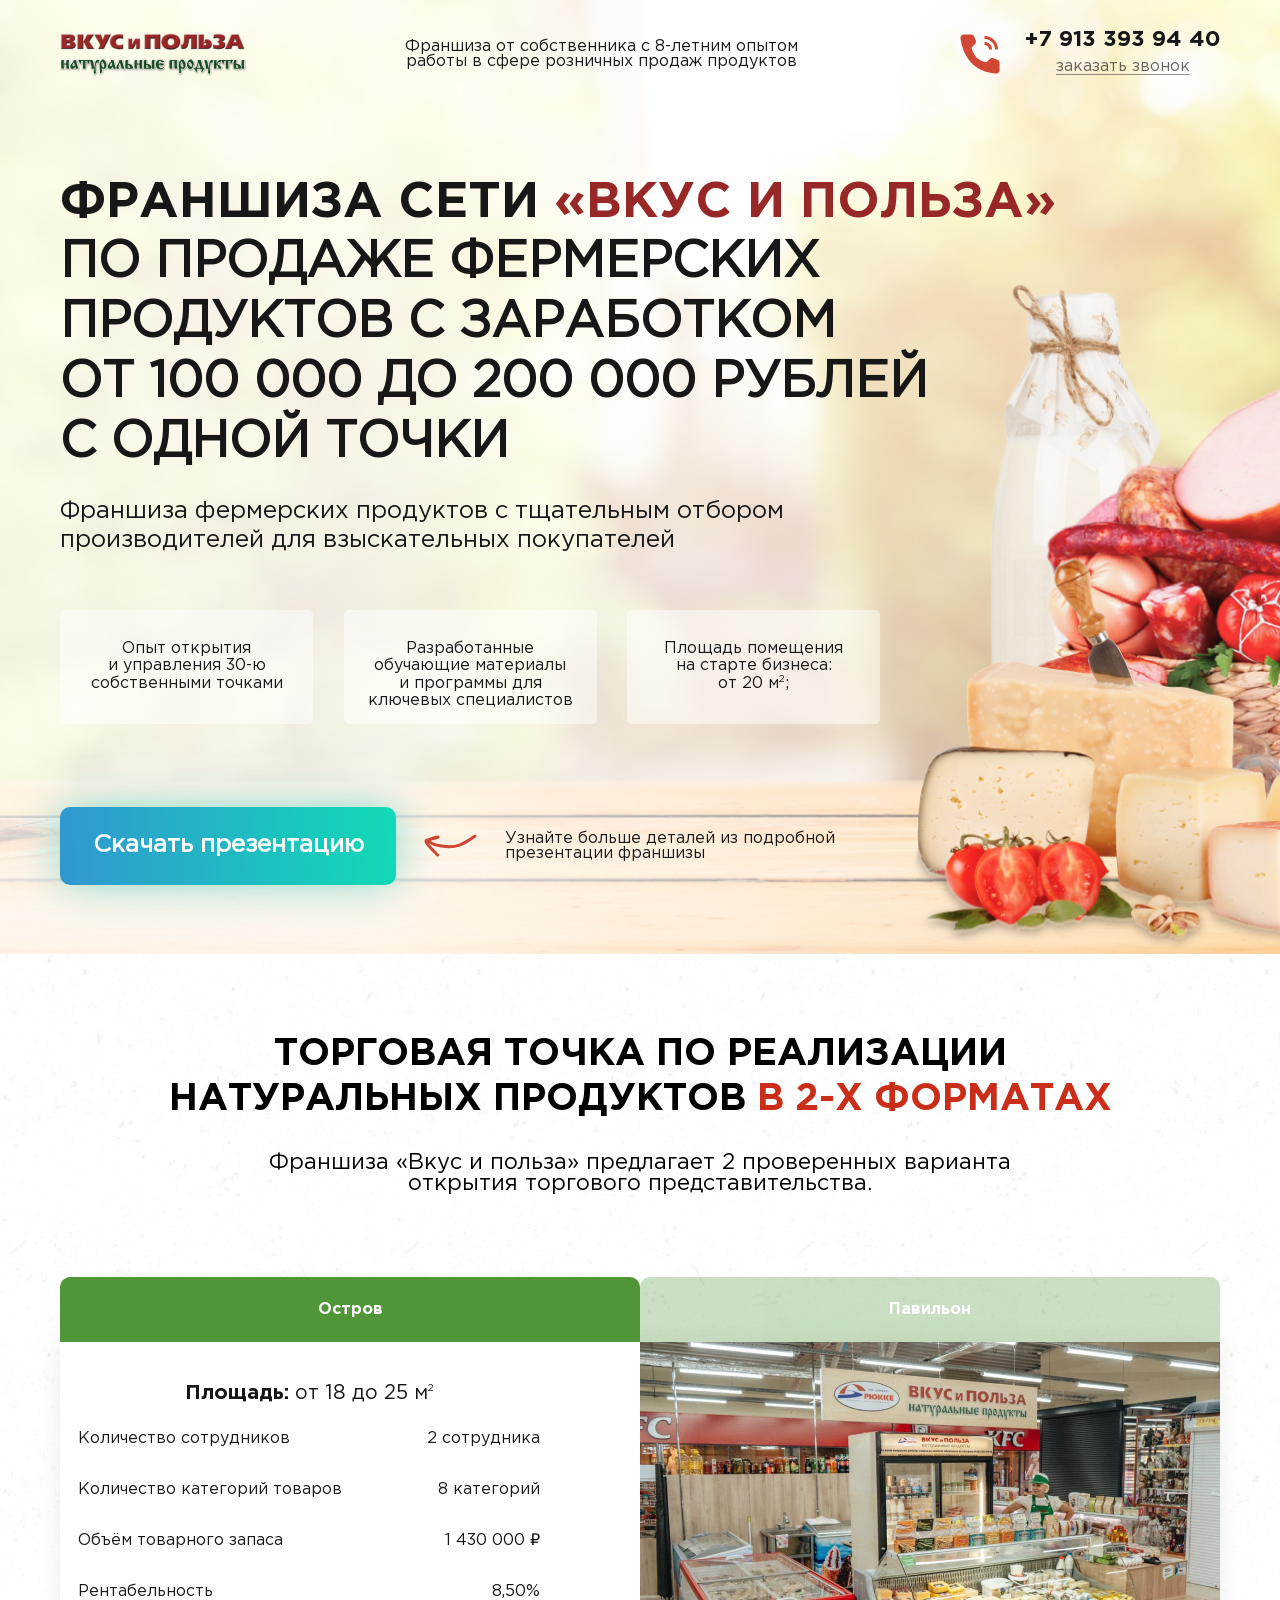
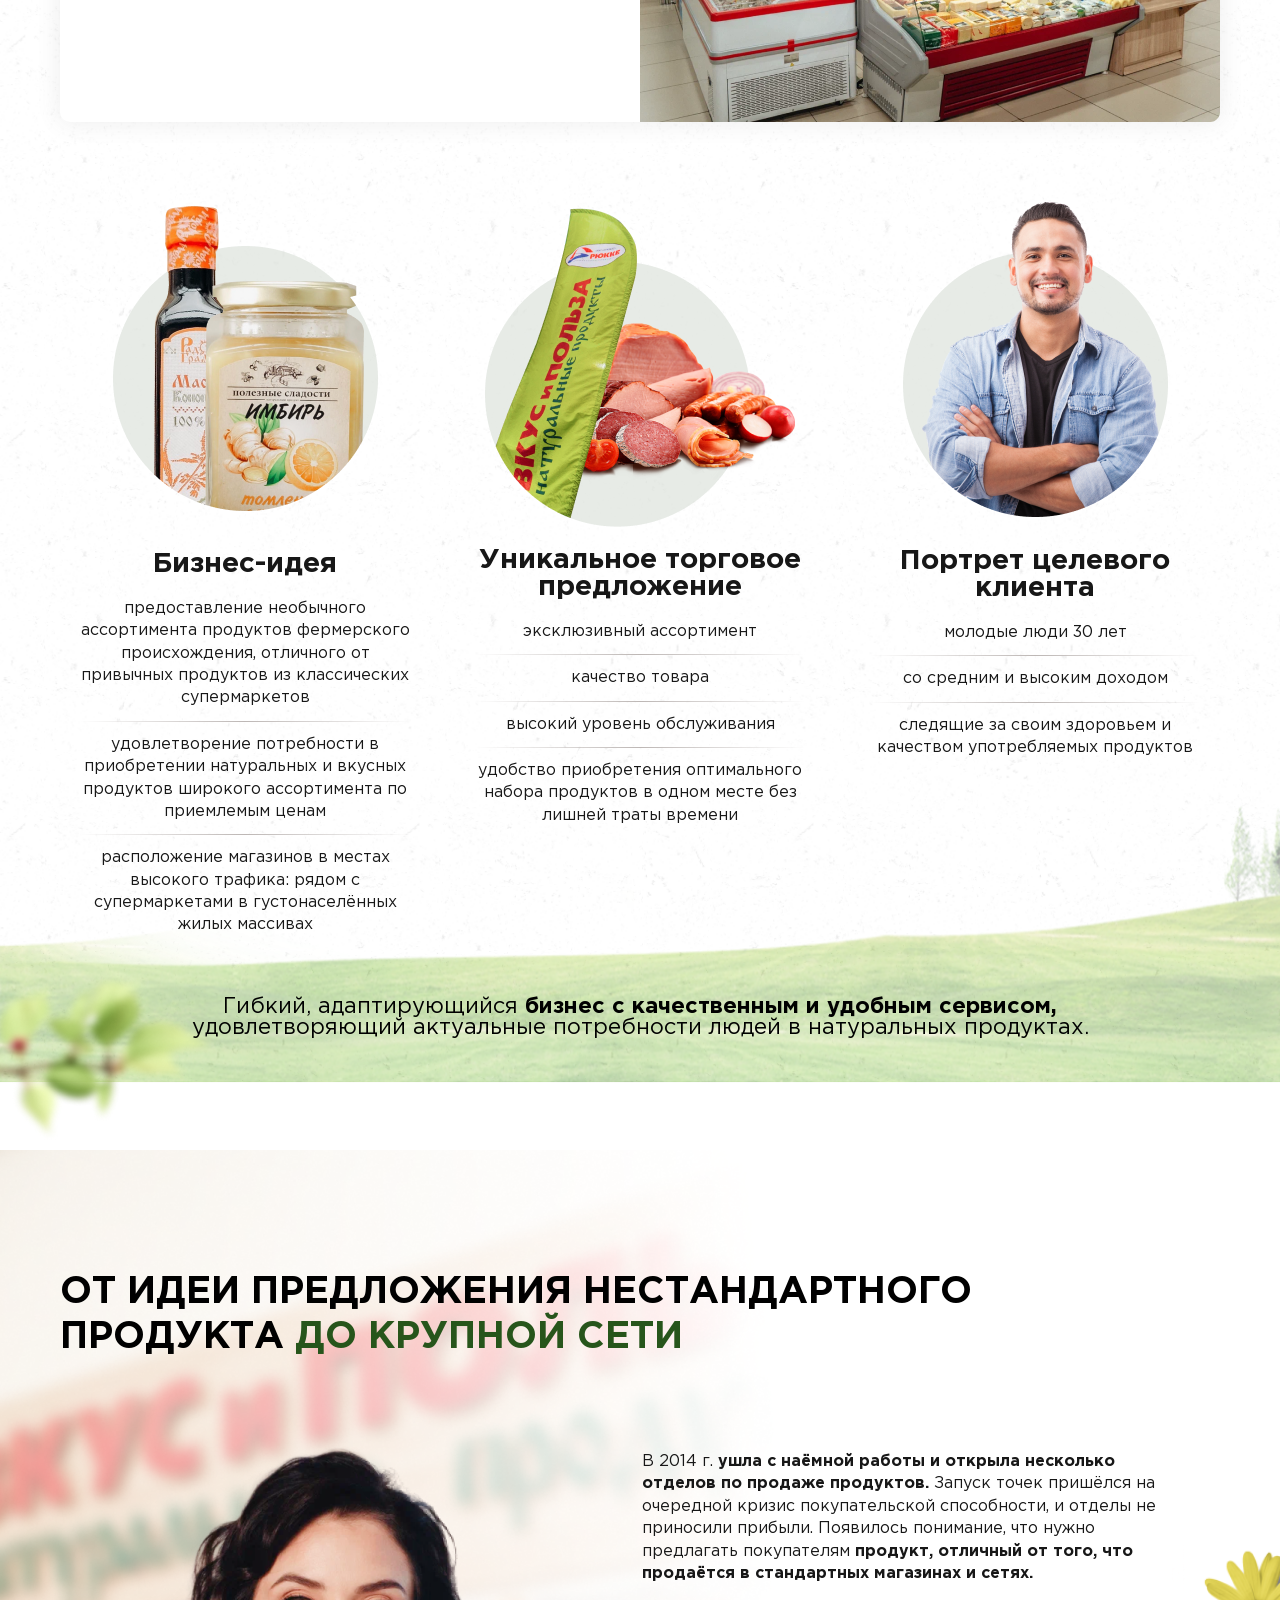
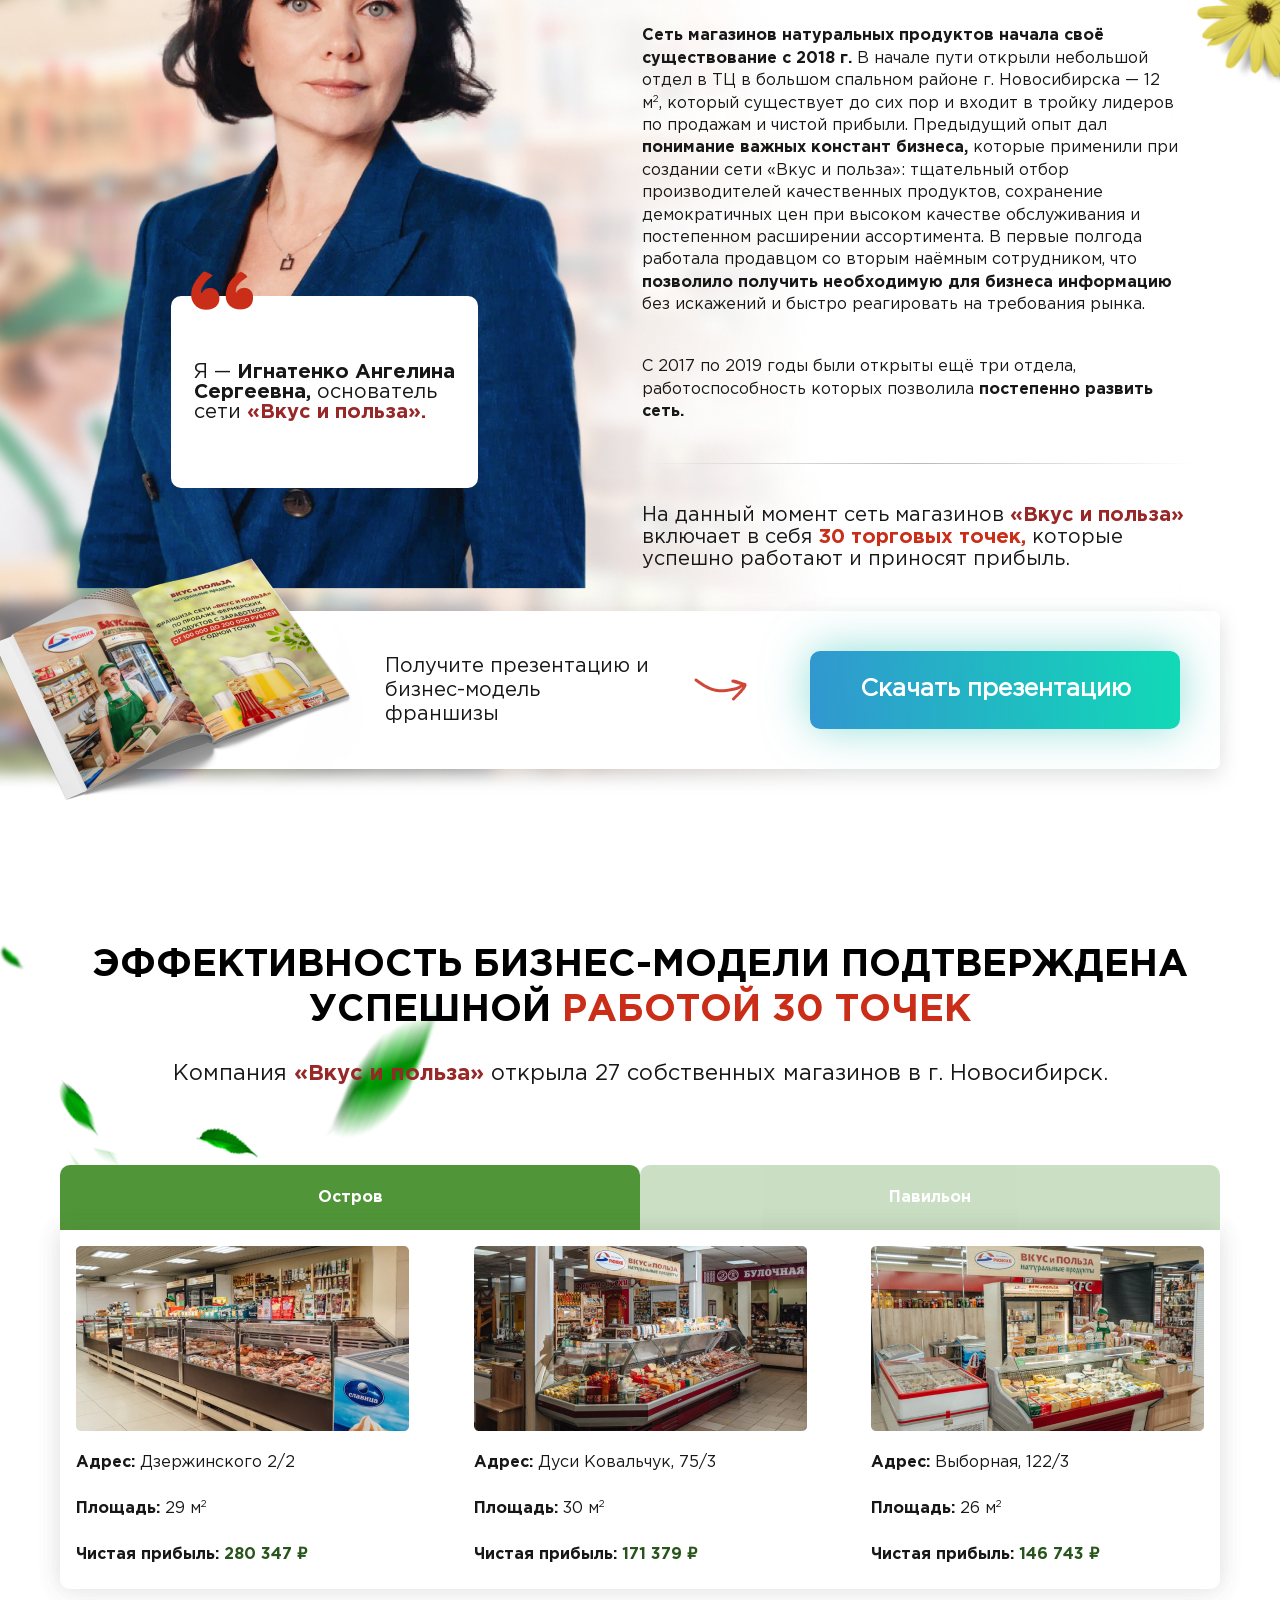
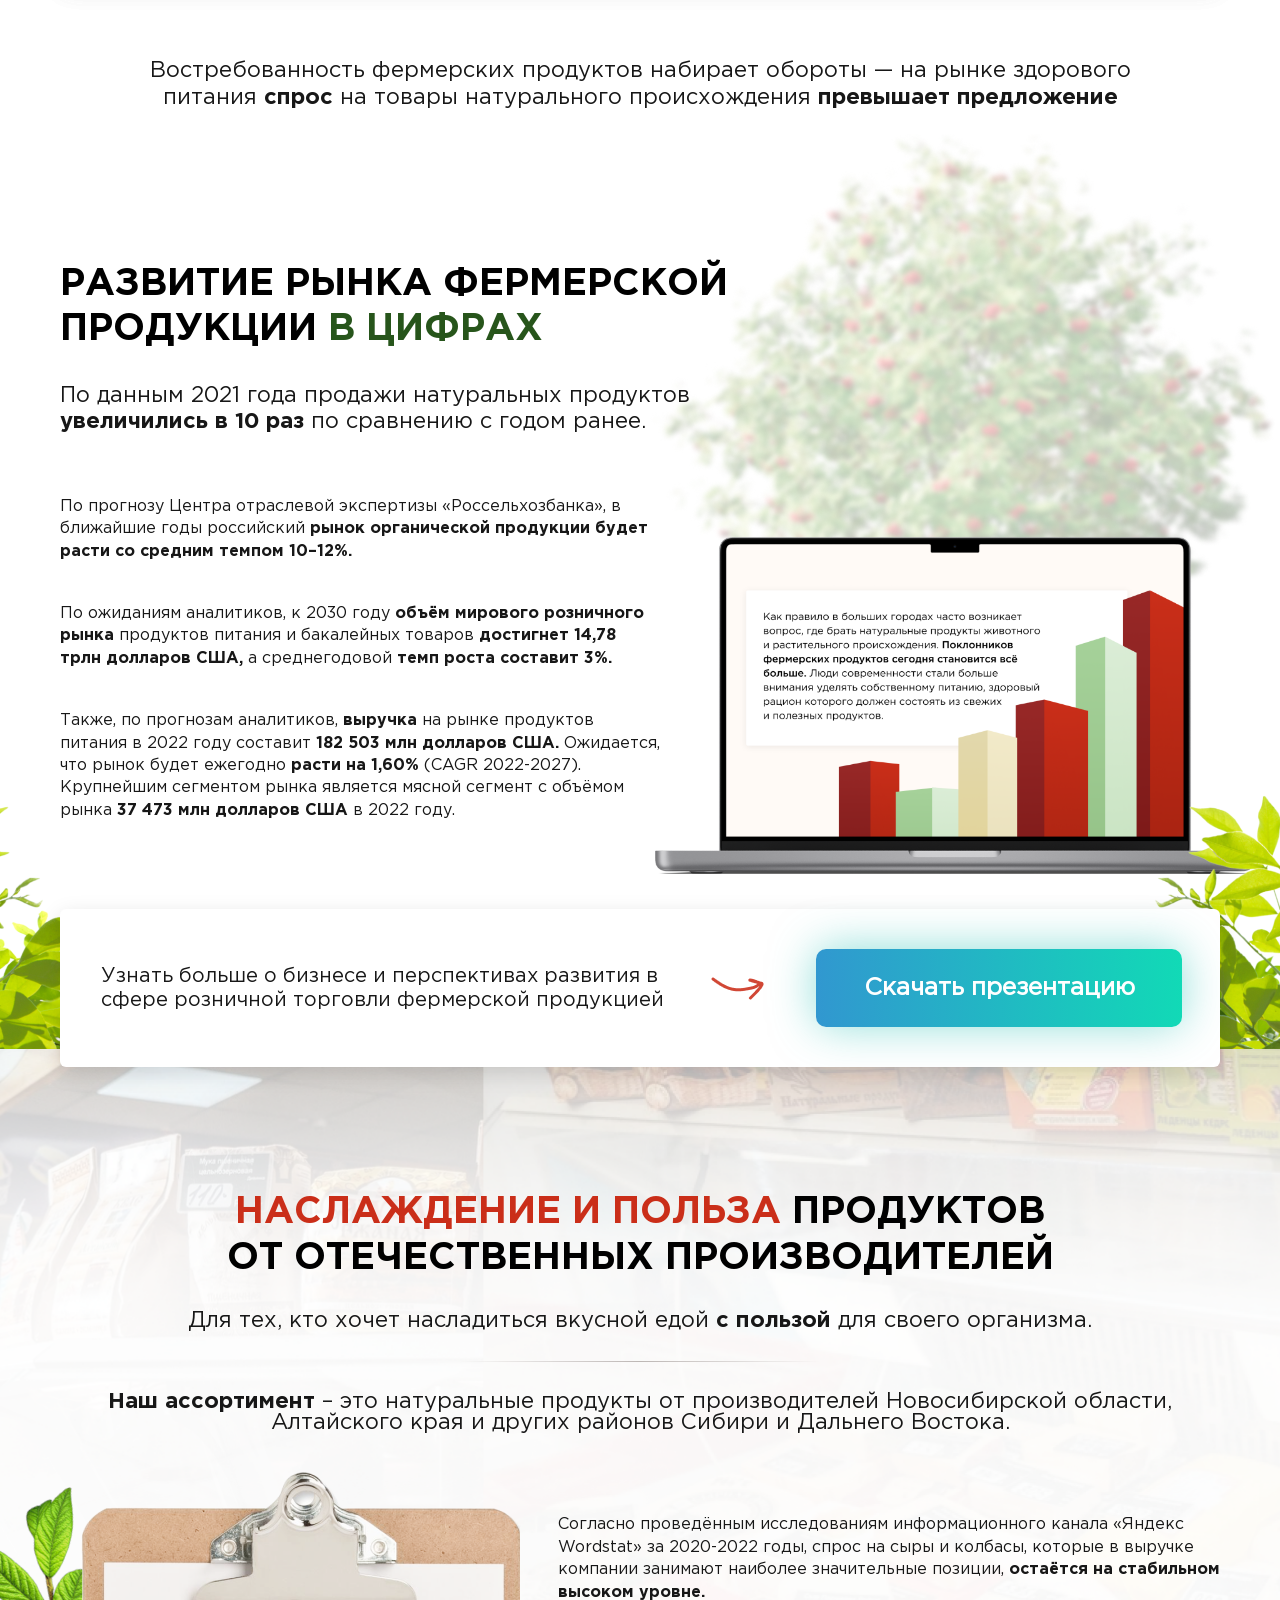
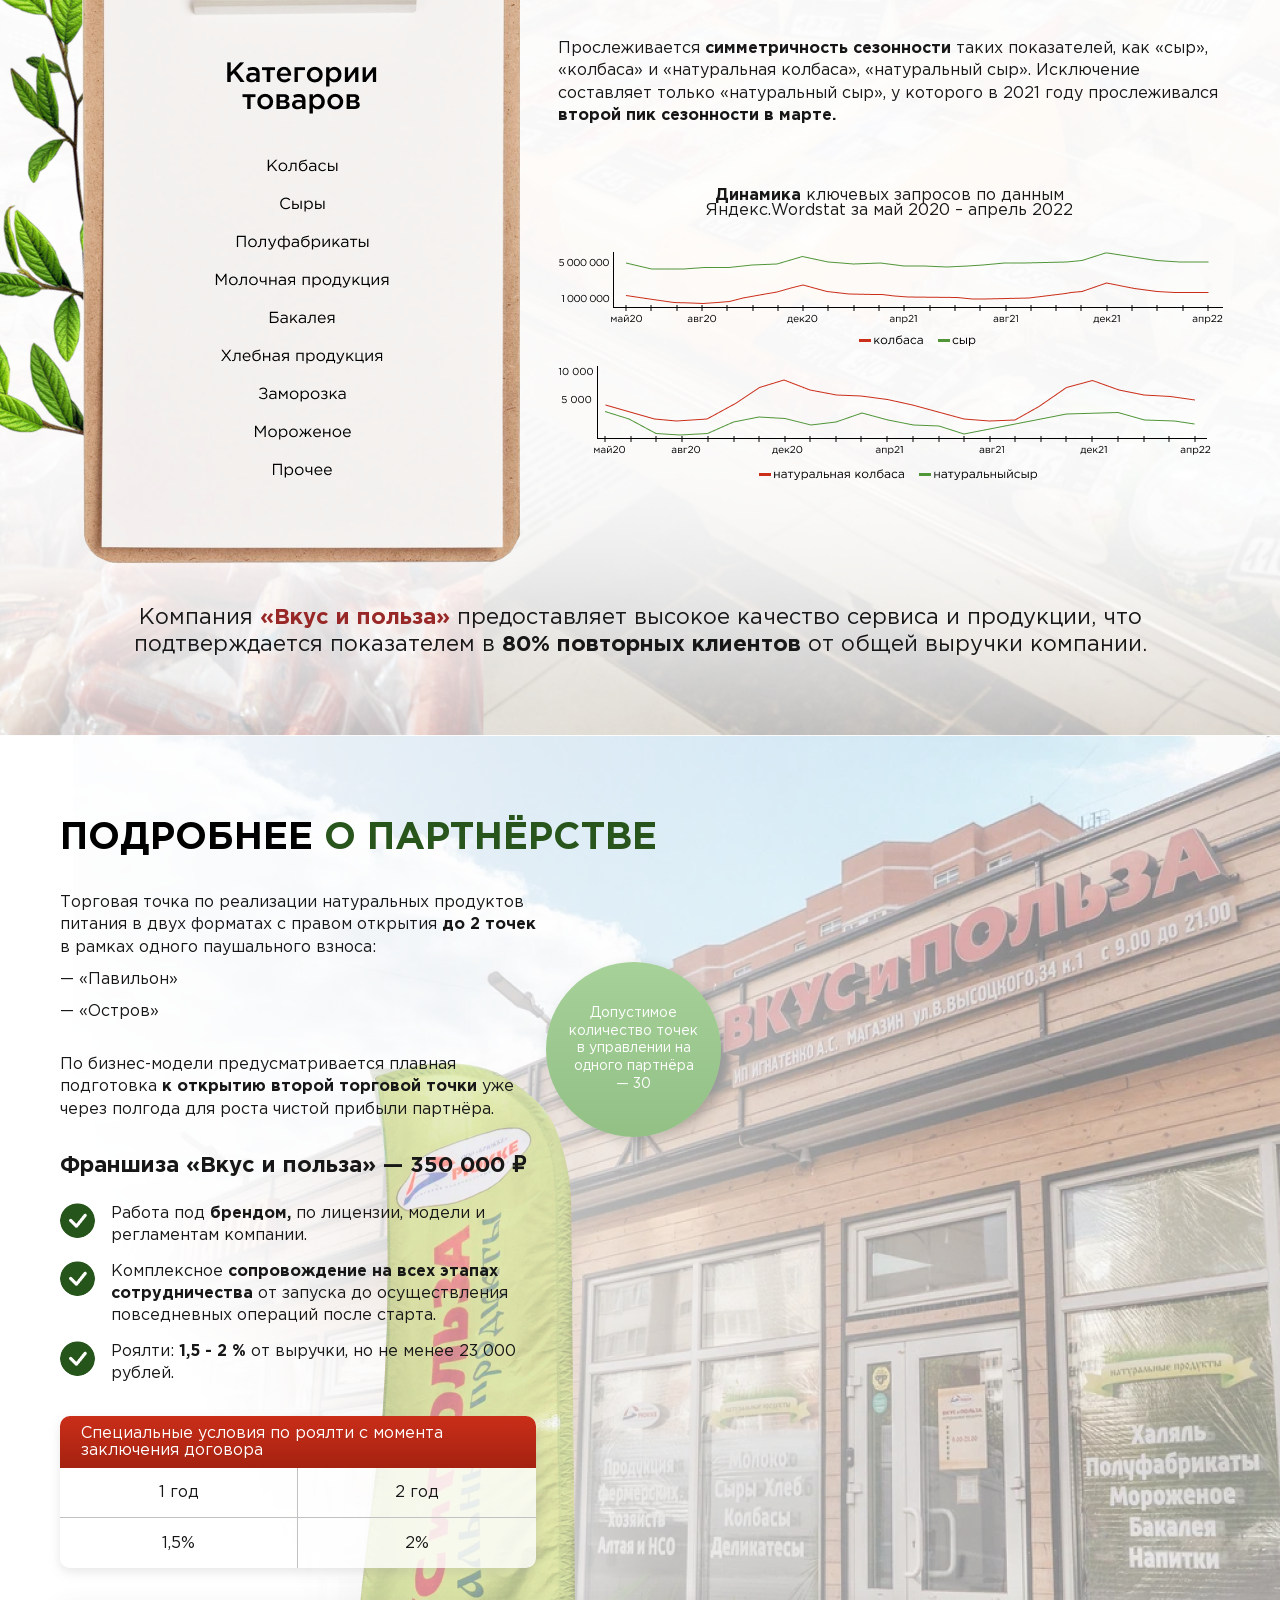
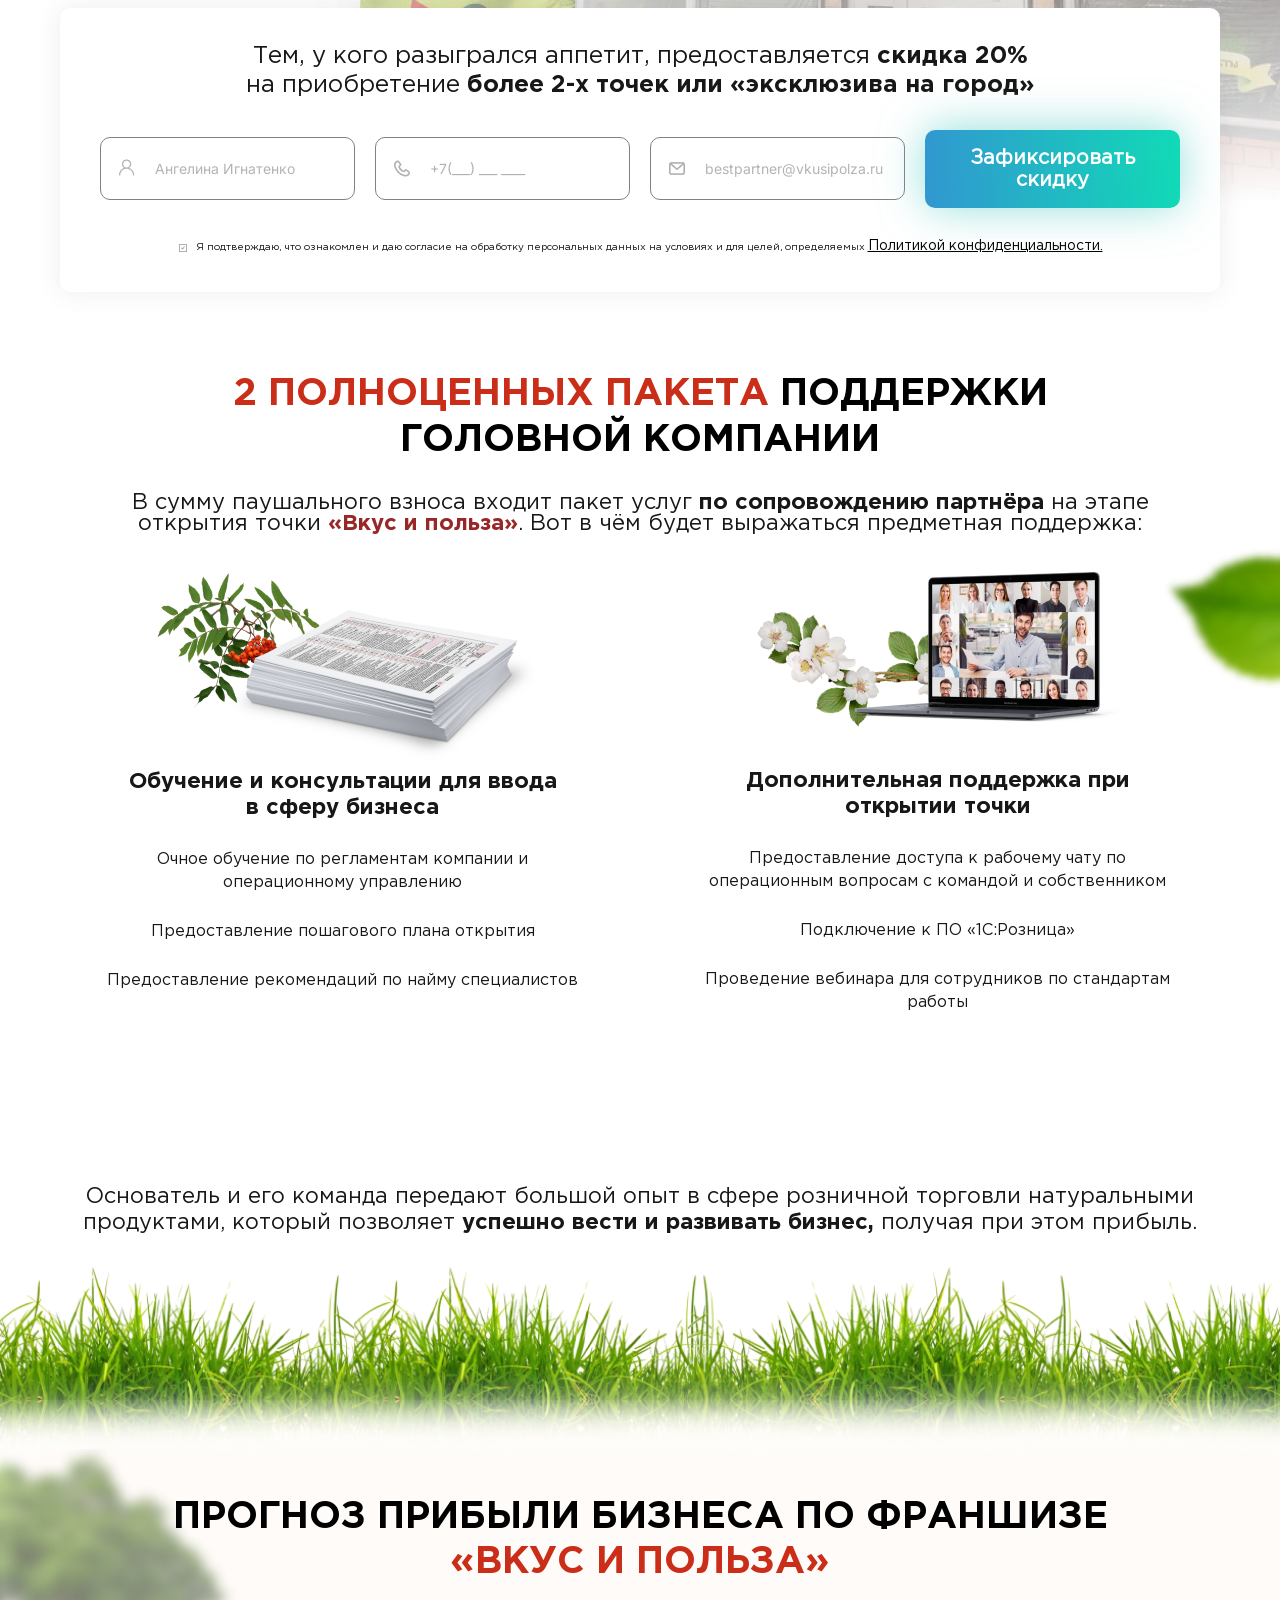
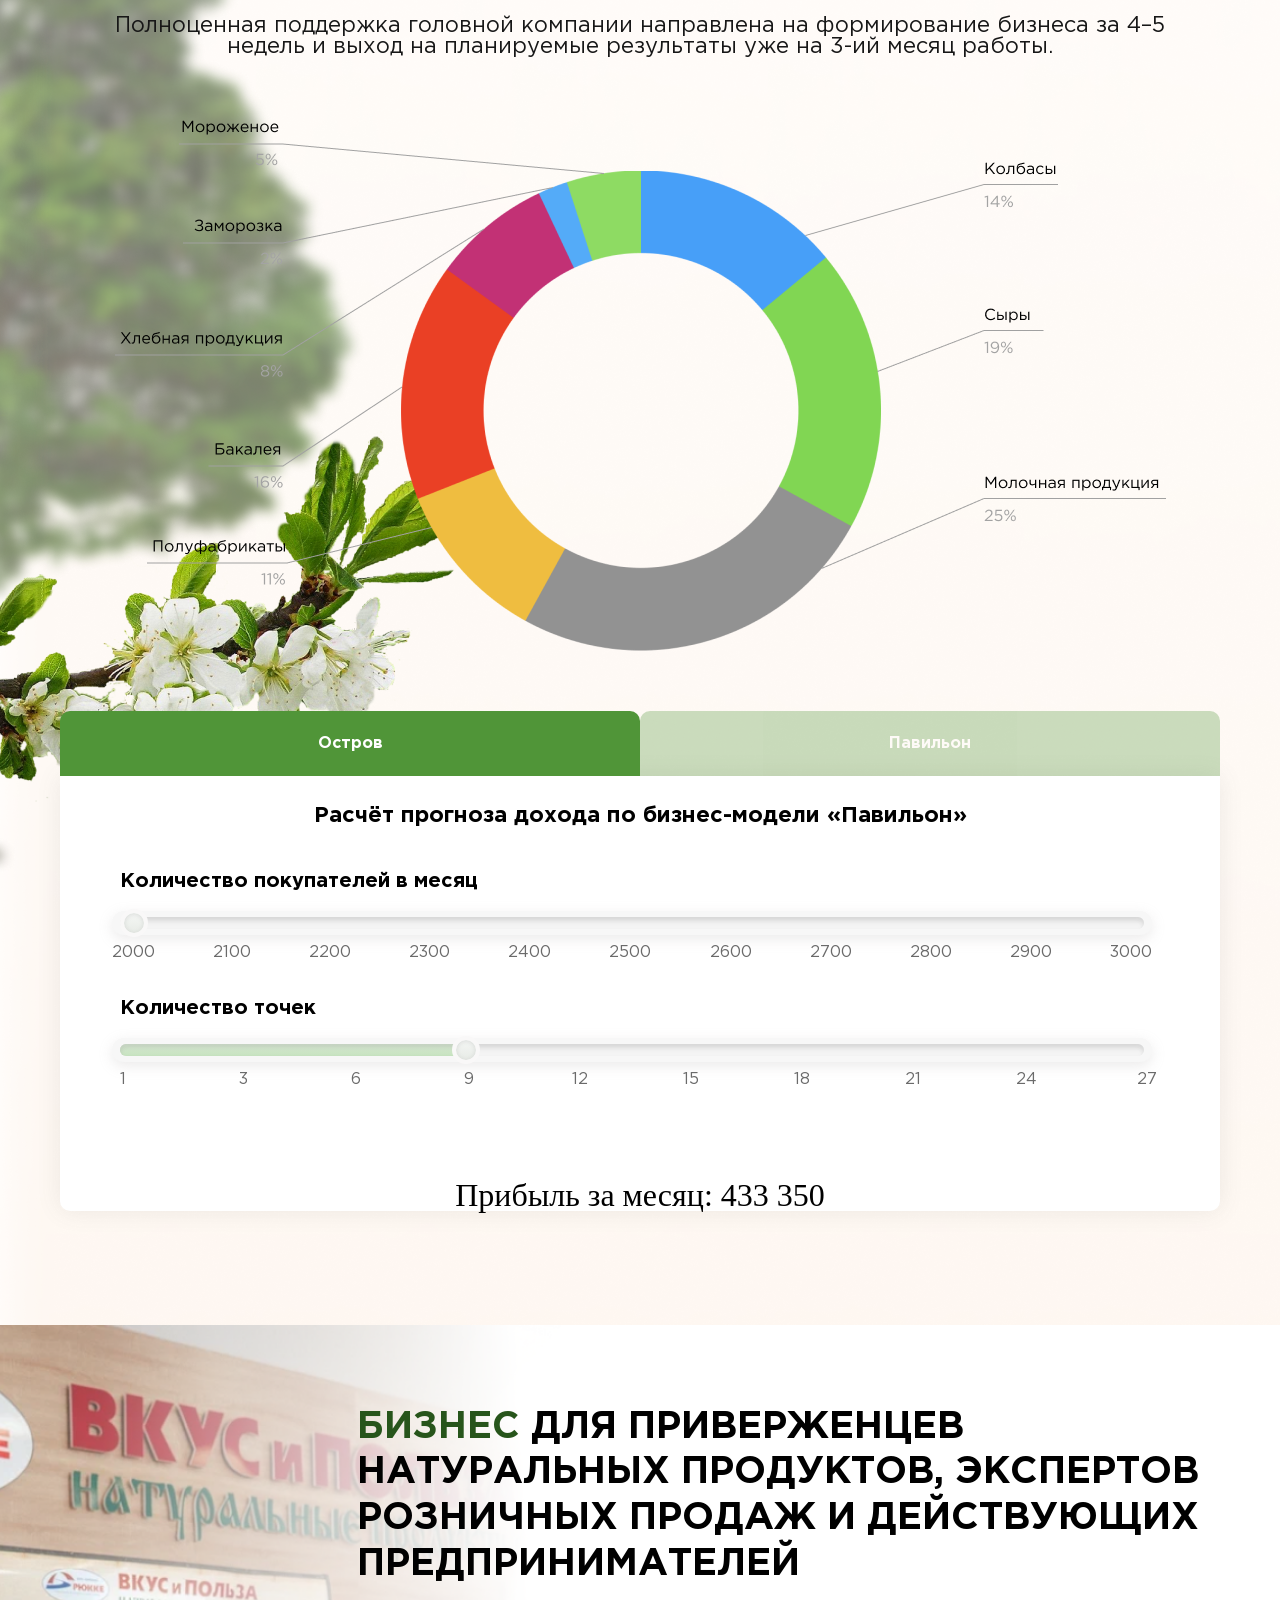
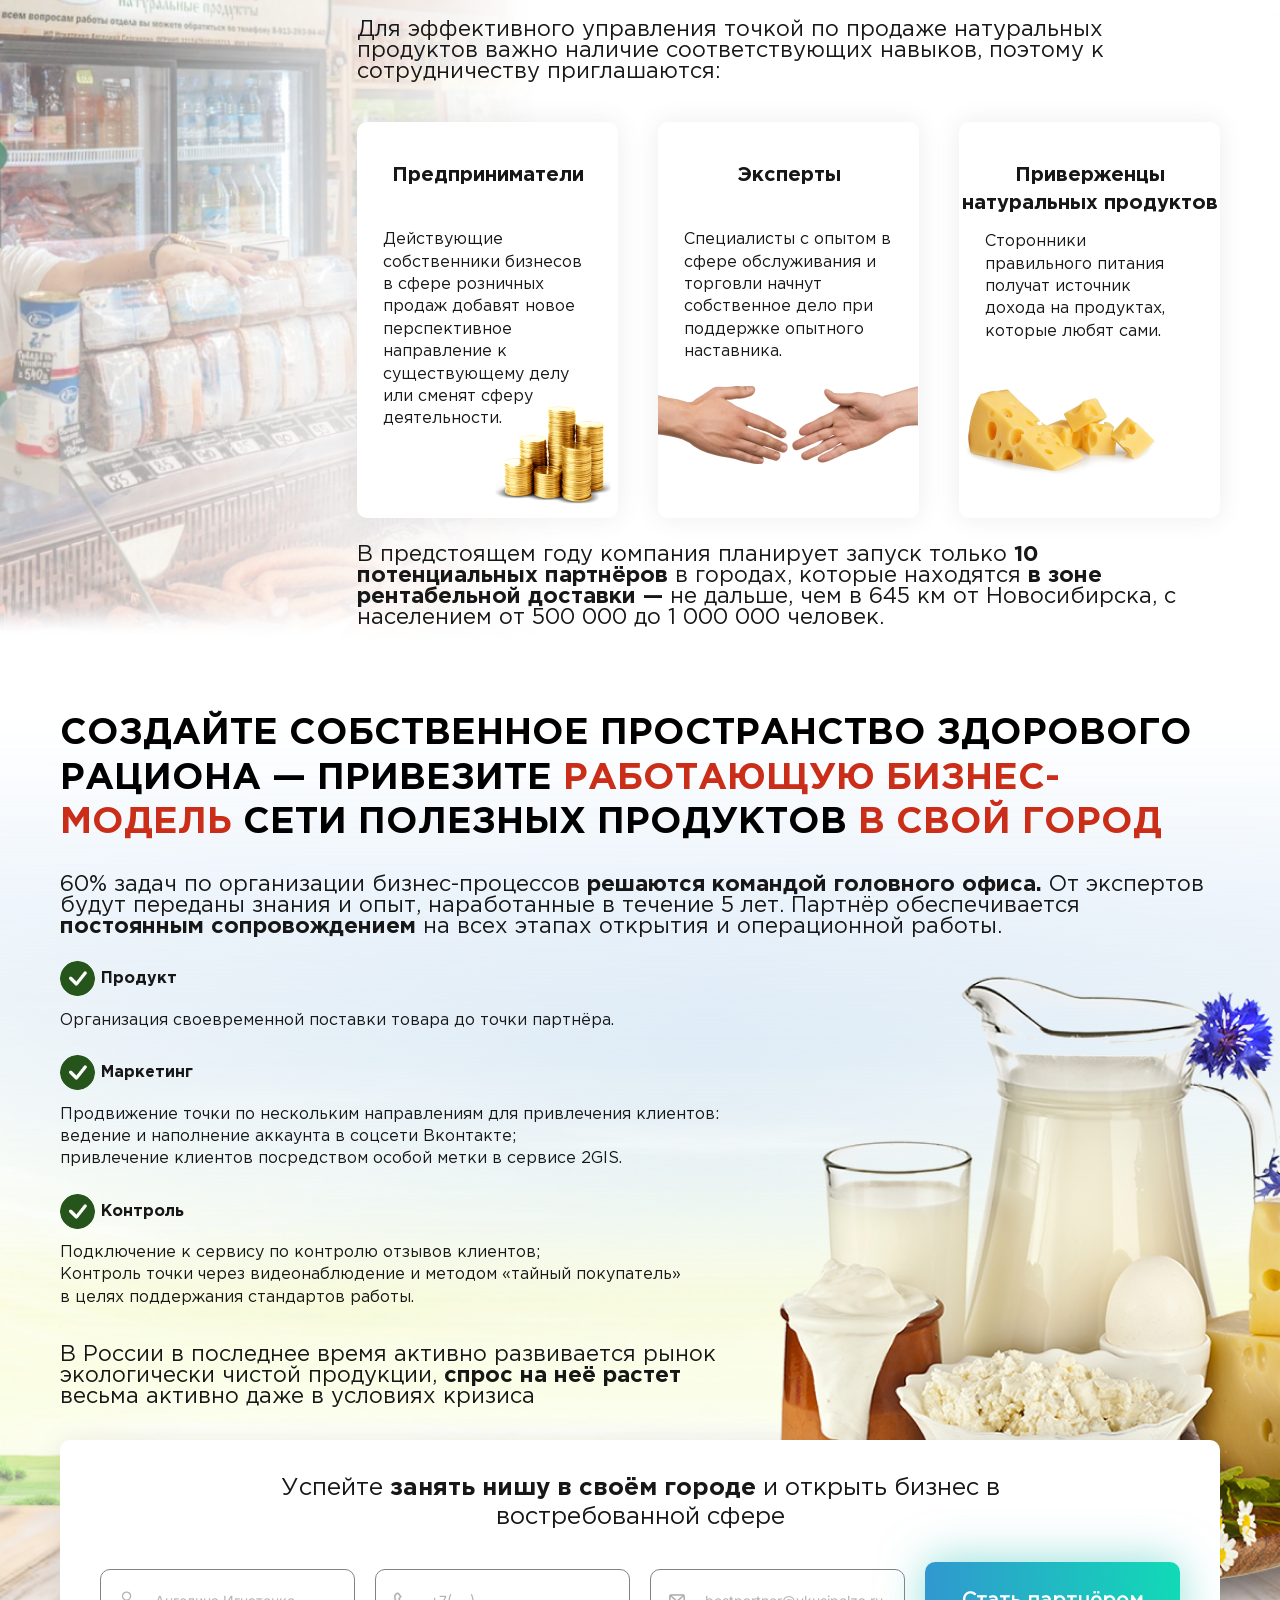
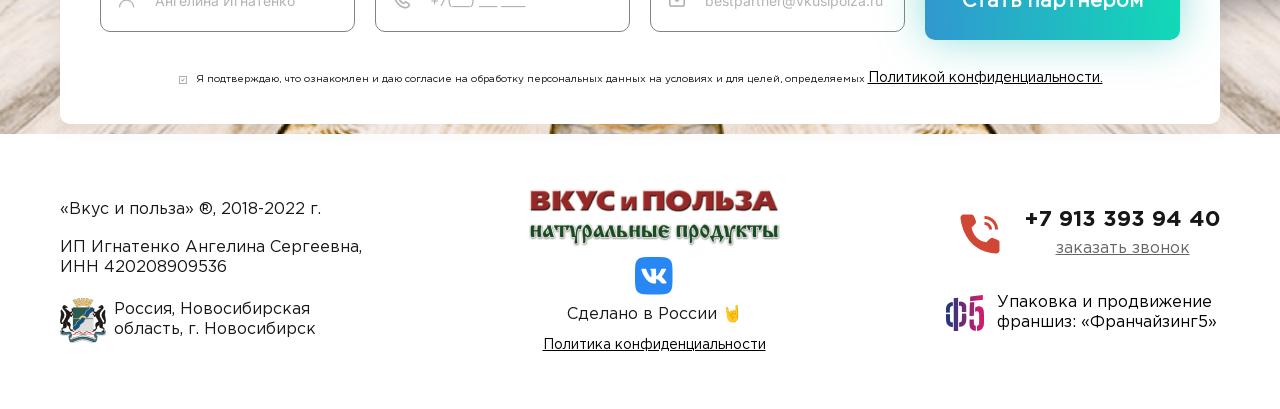
==== commit 8202ab4b: "last" ====
--- a/index.html
+++ b/index.html
@@ -53,8 +53,8 @@
                 <span class="black">франшиза сети</span>
                 <span class="red">&laquo;Вкус и&nbsp;польза&raquo;</span>
                 по&nbsp;продаже фермерских продуктов с&nbsp;заработком
-                от&nbsp;100&nbsp;000 до&nbsp;200&nbsp;000&nbsp;рублей с&nbsp;одной
-                точки
+                от&nbsp;100&nbsp;000 до&nbsp;200&nbsp;000&nbsp;рублей
+                с&nbsp;одной точки
               </h1>
               <p class="main__descr">
                 Франшиза фермерских продуктов с тщательным отбором
@@ -116,10 +116,16 @@
               </div>
               <div class="main__bottom">
                 <div class="main__bottom-button">
-                  <button class="btn">Скачать презентацию</button>
-                </div>
-                <img src="img/main/arrow.svg" alt="arrow" class="main__bottom-arrow">
-                <p class="main__bottom-text">Узнайте больше деталей из&nbsp;подробной презентации франшизы</p>
+                  <button class="btn top-btn">Скачать презентацию</button>
+                </div>
+                <img
+                  src="img/main/arrow.svg"
+                  alt="arrow"
+                  class="main__bottom-arrow"
+                />
+                <p class="main__bottom-text">
+                  Узнайте больше деталей из&nbsp;подробной презентации франшизы
+                </p>
               </div>
             </div>
           </div>
@@ -127,30 +133,35 @@
         <section class="second">
           <div class="container">
             <div class="second__body">
-              <h2 class="second__title title-red">Торговая точка по реализации натуральных продуктов <span>в 2-х форматах</span></h2>
-              <p class="second__descr">Франшиза <span>«Вкус и польза»</span> предлагает 2 проверенных варианта открытия торгового представительства.</p>
+              <h2 class="second__title title-red">
+                Торговая точка по реализации натуральных продуктов
+                <span>в 2-х форматах</span>
+              </h2>
+              <p class="second__descr">
+                Франшиза <span>«Вкус и польза»</span> предлагает 2 проверенных
+                варианта открытия торгового представительства.
+              </p>
               <div class="second__box">
                 <div class="second__tabs">
-                  <div class="second__tab">Остров</div>
-                  <div class="second__tab">Павильон</div>
+                  <div class="second__tab active tab">Остров</div>
+                  <div class="second__tab tab">Павильон</div>
                 </div>
                 <div class="second__contents">
-                  <div class="second__content">
+                  <div class="second__content active content">
                     <div class="second__content-box">
-                      <div class="second__content-title"><span>Площадь:</span> от 18 до 25 м²</div>
+                      <div class="second__content-title">
+                        <span>Площадь:</span> от 18 до 25 м<sup>2</sup>
+                      </div>
                       <div class="second__content-item">
-                        <p>Количество сотрудников 
-                          </p>
+                        <p>Количество сотрудников</p>
                         <p>2 сотрудника</p>
                       </div>
                       <div class="second__content-item">
-                        <p>Количество категорий товаров
-                          </p>
+                        <p>Количество категорий товаров</p>
                         <p>8 категорий</p>
                       </div>
                       <div class="second__content-item">
-                        <p>Объём товарного запаса
-                          </p>
+                        <p>Объём товарного запаса</p>
                         <p>1 430 000 ₽</p>
                       </div>
                       <div class="second__content-item">
@@ -158,117 +169,1162 @@
                         <p>8,50%</p>
                       </div>
                     </div>
-                    <img src="img/second/box1.png" alt="box" class="second__content-image">
-                  </div>
-                  <div class="second__content">
+                    <img
+                      src="img/second/box1.png"
+                      alt="box"
+                      class="second__content-image"
+                    />
+                  </div>
+                  <div class="second__content content">
                     <div class="second__content-box">
-                      <div class="second__content-title"><span>Площадь:</span> от 25 до 40 м²</div>
+                      <div class="second__content-title">
+                        <span>Площадь:</span> от 25 до 40 м<sup>2</sup>
+                      </div>
                       <div class="second__content-item">
-                        <p>Количество сотрудников 
-                        </p>
-                      <p>2 сотрудника</p>
+                        <p>Количество сотрудников</p>
+                        <p>2 сотрудника</p>
                       </div>
                       <div class="second__content-item">
-                        <p>Количество категорий товаров
-                        </p>
-                      <p>8 категорий</p>
+                        <p>Количество категорий товаров</p>
+                        <p>8 категорий</p>
                       </div>
                       <div class="second__content-item">
-                        <p>Объём товарного запаса
-                        </p>
-                      <p>1 590 000 ₽</p>
+                        <p>Объём товарного запаса</p>
+                        <p>1 590 000 ₽</p>
                       </div>
                       <div class="second__content-item">
                         <p>Рентабельность</p>
                         <p>7,50%</p>
                       </div>
                     </div>
-                    <img src="img/second/box2.png" alt="box" class="second__content-image">
+                    <img
+                      src="img/second/box2.png"
+                      alt="box"
+                      class="second__content-image"
+                    />
                   </div>
                 </div>
               </div>
               <div class="second__list">
                 <div class="second__item">
-                  <img src="img/second/01.png" alt="img" class="second__item-image">
+                  <img
+                    src="img/second/01.png"
+                    alt="img"
+                    class="second__item-image first__img"
+                  />
                   <div class="second__item-title">Бизнес-идея</div>
                   <div class="second__item-content">
-                    <p>предоставление необычного ассортимента продуктов фермерского происхождения, отличного от привычных продуктов из классических супермаркетов</p>
-                    <p>удовлетворение потребности в приобретении натуральных и вкусных продуктов широкого ассортимента по приемлемым ценам</p>
-                    <p>расположение магазинов в местах высокого трафика: рядом с супермаркетами в густонаселённых жилых массивах</p>
+                    <p>
+                      предоставление необычного ассортимента продуктов
+                      фермерского происхождения, отличного от привычных
+                      продуктов из классических супермаркетов
+                    </p>
+                    <p>
+                      удовлетворение потребности в приобретении натуральных и
+                      вкусных продуктов широкого ассортимента по приемлемым
+                      ценам
+                    </p>
+                    <p>
+                      расположение магазинов в местах высокого трафика: рядом с
+                      супермаркетами в густонаселённых жилых массивах
+                    </p>
                   </div>
                 </div>
                 <div class="second__item">
-                  <img src="img/second/02.png" alt="img" class="second__item-image">
-                  <div class="second__item-title">Уникальное торговое предложение</div>
+                  <img
+                    src="img/second/02.png"
+                    alt="img"
+                    class="second__item-image second__img"
+                  />
+                  <div class="second__item-title">
+                    Уникальное торговое предложение
+                  </div>
                   <div class="second__item-content">
                     <p>эксклюзивный ассортимент</p>
                     <p>качество товара</p>
                     <p>высокий уровень обслуживания</p>
-                    <p>удобство приобретения оптимального набора продуктов в одном месте без лишней траты времени</p>
+                    <p>
+                      удобство приобретения оптимального набора продуктов в
+                      одном месте без лишней траты времени
+                    </p>
                   </div>
                 </div>
                 <div class="second__item">
-                  <img src="" alt="" class="second__item-image">
+                  <img
+                    src="img/second/03.png"
+                    alt="img"
+                    class="second__item-image third__img"
+                  />
                   <div class="second__item-title">Портрет целевого клиента</div>
                   <div class="second__item-content">
                     <p>молодые люди 30 лет</p>
                     <p>со средним и высоким доходом</p>
-                    <p>следящие за своим здоровьем и качеством употребляемых продуктов</p>
-                  </div>
-                </div>
-              </div>
-              <div class="second__bottom-text">Гибкий, адаптирующийся <span>бизнес с качественным и удобным сервисом,</span> удовлетворяющий актуальные потребности людей в натуральных продуктах.</div>
+                    <p>
+                      следящие за своим здоровьем и качеством употребляемых
+                      продуктов
+                    </p>
+                  </div>
+                </div>
+              </div>
+              <div class="second__bottom-text">
+                Гибкий, адаптирующийся
+                <span>бизнес с качественным и удобным сервисом,</span>
+                удовлетворяющий актуальные потребности людей в натуральных
+                продуктах.
+              </div>
             </div>
           </div>
         </section>
         <section class="third">
-          <div class="container"></div>
+          <div class="container">
+            <div class="third__body">
+              <h2 class="third__title title-green">
+                От идеи предложения нестандартного продукта
+                <span>до крупной сети</span>
+              </h2>
+              <div class="third__flex">
+                <div class="third__content">
+                  <p>
+                    В 2014 г.
+                    <span
+                      >ушла с наёмной работы и открыла несколько отделов по
+                      продаже продуктов.</span
+                    >
+                    Запуск точек пришёлся на очередной кризис покупательской
+                    способности, и отделы не приносили прибыли. Появилось
+                    понимание, что нужно предлагать покупателям
+                    <span
+                      >продукт, отличный от того, что продаётся в стандартных
+                      магазинах и сетях.</span
+                    >
+                  </p>
+                  <p>
+                    <span
+                      >Сеть магазинов натуральных продуктов начала своё
+                      существование с 2018 г.</span
+                    >
+                    В начале пути открыли небольшой отдел в ТЦ в большом
+                    спальном районе г. Новосибирска — 12 м<sup>2</sup>, который
+                    существует до сих пор и входит в тройку лидеров по продажам
+                    и чистой прибыли. Предыдущий опыт дал
+                    <span>понимание важных констант бизнеса,</span> которые
+                    применили при создании сети «Вкус и польза»: тщательный
+                    отбор производителей качественных продуктов, сохранение
+                    демократичных цен при высоком качестве обслуживания и
+                    постепенном расширении ассортимента. В первые полгода
+                    работала продавцом со вторым наёмным сотрудником, что
+                    <span
+                      >позволило получить необходимую для бизнеса
+                      информацию</span
+                    >
+                    без искажений и быстро реагировать на требования рынка.
+                  </p>
+                  <p class="third__last-descr">
+                    С 2017 по 2019 годы были открыты ещё три отдела,
+                    работоспособность которых позволила
+                    <span>постепенно развить сеть.</span>
+                  </p>
+                  <div class="third__descr">
+                    На данный момент сеть магазинов
+                    <span class="logos">«Вкус и польза»</span> включает в себя
+                    <span class="redos">30 торговых точек,</span> которые
+                    успешно работают и приносят прибыль.
+                  </div>
+                </div>
+              </div>
+              <div class="third__owner">
+                <img
+                  src="img/third/owner.png"
+                  alt="owner"
+                  class="third__owner-img"
+                />
+
+                <div class="third__owner-box">
+                  <img
+                    src="img/third/brackats.png"
+                    alt="img"
+                    class="third__owner-bracket"
+                  />
+                  Я —
+                  <span class="black">Игнатенко Ангелина Сергеевна,</span>
+                  основатель сети <span class="logos">«Вкус и польза».</span>
+                </div>
+              </div>
+              <div class="third__bottom">
+                <img
+                  src="img/third/magazine.png"
+                  alt="img"
+                  class="third__bottom-img"
+                />
+                <p class="third__bottom-descr">
+                  Получите презентацию и бизнес-модель франшизы
+                </p>
+                <img
+                  src="img/third/arrow.png"
+                  alt="img"
+                  class="third__bottom-arrow"
+                />
+                <div class="third__button">
+                  <button class="btn top-btn">Скачать презентацию</button>
+                </div>
+              </div>
+            </div>
+          </div>
         </section>
         <section class="fourth">
-          <div class="container"></div>
+          <div class="container">
+            <div class="fourth__body">
+              <div class="fourth__title title-red">
+                Эффективность бизнес-модели подтверждена успешной
+                <span>работой 30 точек</span>
+              </div>
+              <div class="fourth__descr">
+                Компания <span class="logos">«Вкус и польза»</span> открыла 27
+                собственных магазинов в г. Новосибирск.
+              </div>
+              <div class="fourth__box">
+                <div class="second__tabs">
+                  <div class="second__tab active tab-two">Остров</div>
+                  <div class="second__tab tab-two">Павильон</div>
+                </div>
+                <div class="second__contents">
+                  <div class="second__content active content-two">
+                    <div class="fourth__list">
+                      <div class="fourth__item">
+                        <img
+                          src="img/fourth/01.png"
+                          alt="img"
+                          class="fourth__item-img"
+                        />
+                        <p class="fourth__item-descr">
+                          <span class="fourth__item--black">Адрес: </span>
+                          Дзержинского 2/2
+                        </p>
+                        <p class="fourth__item-descr">
+                          <span class="fourth__item--black">Площадь:</span> 29
+                          м<sup>2</sup>
+                        </p>
+                        <p class="fourth__item-descr">
+                          <span class="fourth__item--black"
+                            >Чистая прибыль:</span
+                          >
+                          <span class="fourth__item--green">280 347 ₽</span>
+                        </p>
+                      </div>
+                      <div class="fourth__item">
+                        <img
+                          src="img/fourth/02.png"
+                          alt="img"
+                          class="fourth__item-img"
+                        />
+                        <p class="fourth__item-descr">
+                          <span class="fourth__item--black">Адрес: </span>Дуси
+                          Ковальчук, 75/3
+                        </p>
+                        <p class="fourth__item-descr">
+                          <span class="fourth__item--black">Площадь:</span> 30
+                          м<sup>2</sup>
+                        </p>
+                        <p class="fourth__item-descr">
+                          <span class="fourth__item--black"
+                            >Чистая прибыль:</span
+                          >
+                          <span class="fourth__item--green">171 379 ₽</span>
+                        </p>
+                      </div>
+                      <div class="fourth__item">
+                        <img
+                          src="img/fourth/03.png"
+                          alt="img"
+                          class="fourth__item-img"
+                        />
+                        <p class="fourth__item-descr">
+                          <span class="fourth__item--black">Адрес: </span
+                          >Выборная, 122/3
+                        </p>
+                        <p class="fourth__item-descr">
+                          <span class="fourth__item--black">Площадь:</span> 26
+                          м<sup>2</sup>
+                        </p>
+                        <p class="fourth__item-descr">
+                          <span class="fourth__item--black"
+                            >Чистая прибыль:</span
+                          >
+                          <span class="fourth__item--green">146 743 ₽</span>
+                        </p>
+                      </div>
+                    </div>
+                  </div>
+                  <div class="second__content content-two">
+                    <div class="fourth__list">
+                      <div class="fourth__item">
+                        <img
+                          src="img/fourth/01.png"
+                          alt="img"
+                          class="fourth__item-img"
+                        />
+                        <p class="fourth__item-descr">
+                          <span class="fourth__item--black">Адрес: </span>Бориса
+                          Богаткова, 206
+                        </p>
+                        <p class="fourth__item-descr">
+                          <span class="fourth__item--black">Площадь:</span> 55
+                          м<sup>2</sup>
+                        </p>
+                        <p class="fourth__item-descr">
+                          <span class="fourth__item--black"
+                            >Чистая прибыль:</span
+                          >
+                          <span class="fourth__item--green">212 270 ₽</span>
+                        </p>
+                      </div>
+                      <div class="fourth__item">
+                        <img
+                          src="img/fourth/02.png"
+                          alt="img"
+                          class="fourth__item-img"
+                        />
+                        <p class="fourth__item-descr">
+                          <span class="fourth__item--black">Адрес: </span
+                          >Гоголя, 33/1
+                        </p>
+                        <p class="fourth__item-descr">
+                          <span class="fourth__item--black">Площадь:</span> 46
+                          м<sup>2</sup>
+                        </p>
+                        <p class="fourth__item-descr">
+                          <span class="fourth__item--black"
+                            >Чистая прибыль:</span
+                          >
+                          <span class="fourth__item--green">270 984 ₽</span>
+                        </p>
+                      </div>
+                      <div class="fourth__item">
+                        <img
+                          src="img/fourth/03.png"
+                          alt="img"
+                          class="fourth__item-img"
+                        />
+                        <p class="fourth__item-descr">
+                          <span class="fourth__item--black">Адрес: </span
+                          >Высоцкого, 43
+                        </p>
+                        <p class="fourth__item-descr">
+                          <span class="fourth__item--black">Площадь:</span> 40
+                          м<sup>2</sup>
+                        </p>
+                        <p class="fourth__item-descr">
+                          <span class="fourth__item--black"
+                            >Чистая прибыль:</span
+                          >
+                          <span class="fourth__item--green">168 217 ₽</span>
+                        </p>
+                      </div>
+                    </div>
+                  </div>
+                </div>
+              </div>
+              <div class="fourth__bottom">
+                Востребованность фермерских продуктов набирает обороты — на
+                рынке здорового питания <span>спрос</span> на товары
+                натурального происхождения <span>превышает предложение</span>
+              </div>
+            </div>
+          </div>
         </section>
         <section class="fifth">
-          <div class="container"></div>
+          <div class="container">
+            <div class="fifth__body">
+              <h2 class="fifth__title title-green">
+                Развитие рынка фермерской продукции <span>в цифрах</span>
+              </h2>
+              <div class="fifth__box">
+                <div class="fifth__content">
+                  <p class="fifth__content-descr">
+                    По данным 2021 года продажи натуральных продуктов
+                    <span>увеличились в 10 раз</span> по сравнению с годом
+                    ранее.
+                  </p>
+                  <p class="fifth__content-text">
+                    По прогнозу Центра отраслевой экспертизы «Россельхозбанка»,
+                    в ближайшие годы российский
+                    <span
+                      >рынок органической продукции будет расти со средним
+                      темпом 10–12%.</span
+                    >
+                  </p>
+                  <p class="fifth__content-text">
+                    По ожиданиям аналитиков, к 2030 году
+                    <span>объём мирового розничного рынка</span> продуктов
+                    питания и бакалейных товаров
+                    <span>достигнет 14,78 трлн долларов США,</span> а
+                    среднегодовой <span>темп роста составит 3%.</span>
+                  </p>
+                  <p class="fifth__content-text">
+                    Также, по прогнозам аналитиков, <span>выручка</span> на
+                    рынке продуктов питания в 2022 году составит
+                    <span>182 503 млн долларов США.</span> Ожидается, что рынок
+                    будет ежегодно <span>расти на 1,60%</span> (CAGR 2022-2027).
+                    Крупнейшим сегментом рынка является мясной сегмент с объёмом
+                    рынка <span>37 473 млн долларов США</span> в 2022 году.
+                  </p>
+                </div>
+                <img
+                  src="img/fifth/laptop.png"
+                  alt="laptop"
+                  class="fifth__laptop"
+                />
+                <p class="fifth__laptop-text">
+                  Как правило в больших городах часто возникает вопрос, где
+                  брать натуральные продукты животного и растительного
+                  происхождения.
+                  <span
+                    >Поклонников фермерских продуктов сегодня становится все
+                    больше.</span
+                  >
+                  Люди современности стали больше внимания уделять собственному
+                  питанию, здоровый рацион которого должен состоять из свежих и
+                  полезных продуктов
+                </p>
+                <div class="fifth__bottom">
+                  <p class="fifth__bottom-text">
+                    Узнать больше о бизнесе и перспективах развития в сфере
+                    розничной торговли фермерской продукцией
+                  </p>
+                  <img
+                    src="img/fifth/arrow.png"
+                    alt="arrow"
+                    class="fifth__bottom-arrow"
+                  />
+                  <div class="fifth__button">
+                    <button class="btn top-btn">Скачать презентацию</button>
+                  </div>
+                </div>
+              </div>
+            </div>
+          </div>
+          <img
+            src="img/fifth/bottom-image.png"
+            alt="img"
+            class="fifth__bottom-image"
+          />
         </section>
         <section class="sixth">
-          <div class="container"></div>
+          <div class="container">
+            <div class="sixth__body">
+              <h2 class="sixth__title title-red">
+                <span>Наслаждение и польза</span> продуктов от отечественных
+                производителей
+              </h2>
+              <p class="sixth__descr">
+                Для тех, кто хочет насладиться вкусной едой
+                <span>с пользой</span> для своего организма.
+              </p>
+              <p class="sixth__descr">
+                <span>Наш ассортимент</span> – это натуральные продукты от
+                производителей Новосибирской области, Алтайского края и других
+                районов Сибири и Дальнего Востока.
+              </p>
+              <div class="sixth__box">
+                <div class="sixth__content">
+                  <div class="sixth__content-text">
+                    Согласно проведённым исследованиям информационного канала
+                    «Яндекс Wordstat» за 2020-2022 годы, спрос на сыры и
+                    колбасы, которые в выручке компании занимают наиболее
+                    значительные позиции,
+                    <span>остаётся на стабильном высоком уровне.</span>
+                  </div>
+                  <div class="sixth__content-text">
+                    Прослеживается <span>симметричность сезонности</span> таких
+                    показателей, как «сыр», «колбаса» и «натуральная колбаса»,
+                    «натуральный сыр». Исключение составляет только «натуральный
+                    сыр», у которого в 2021 году прослеживался
+                    <span>второй пик сезонности в марте.</span>
+                  </div>
+                  <div class="sixth__content-title">
+                    <span>Динамика</span> ключевых запросов по данным
+                    Яндекс.Wordstat за май 2020 – апрель 2022
+                  </div>
+                  <img
+                    src="img/sixth/01.png"
+                    alt="img"
+                    class="sixth__content-image"
+                  />
+                  <img
+                    src="img/sixth/02.png"
+                    alt="img"
+                    class="sixth__content-image"
+                  />
+                </div>
+              </div>
+              <img
+                src="img/sixth/category.png"
+                alt="img"
+                class="sixth__category"
+              />
+              <img
+                src="img/sixth/category-adptive.png"
+                alt="img"
+                class="sixth__category-adaptive"
+              />
+              <p class="sixth__bottom">
+                Компания
+                <span class="logos">«Вкус и польза»</span> предоставляет высокое
+                качество сервиса и продукции, что подтверждается показателем в
+                <span class="black">80% повторных клиентов</span> от общей
+                выручки компании.
+              </p>
+            </div>
+          </div>
         </section>
         <section class="seventh">
-          <div class="container"></div>
+          <div class="container">
+            <div class="seventh__body">
+              <h2 class="seventh__title title-green">
+                Подробнее <span>о партнёрстве</span>
+              </h2>
+              <div class="seventh__container">
+                <p class="seventh__descr">
+                  Торговая точка по реализации натуральных продуктов питания в
+                  двух форматах с правом открытия <span>до 2 точек</span> в
+                  рамках одного паушального взноса:
+                </p>
+                <ul class="seventh__list">
+                  <li class="seventh__item">— «Павильон»</li>
+                  <li class="seventh__item">— «Остров»</li>
+                </ul>
+                <div class="seventh__circle">
+                  <p>
+                    Допустимое количество точек в управлении на одного партнёра
+                    — 30
+                  </p>
+                </div>
+                <p class="seventh__descr">
+                  По бизнес-модели предусматривается плавная подготовка
+                  <span>к открытию второй торговой точки</span> уже через
+                  полгода для роста чистой прибыли партнёра.
+                </p>
+                <div class="seventh__suptitle">
+                  Франшиза «Вкус и польза» — 350 000 ₽
+                </div>
+                <div class="seventh__box">
+                  <div class="seventh__box-item">
+                    Работа под <span>брендом,</span> по лицензии, модели и
+                    регламентам компании.
+                  </div>
+                  <div class="seventh__box-item">
+                    Комплексное
+                    <span>сопровождение на всех этапах сотрудничества</span> от
+                    запуска до осуществления повседневных операций после старта.
+                  </div>
+                  <div class="seventh__box-item">
+                    Роялти: <span>1,5 - 2 %</span> от выручки, но не менее 23
+                    000 рублей.
+                  </div>
+                </div>
+                <div class="seventh__bottom">
+                  <div class="seventh__bottom-title">
+                    Специальные условия по роялти с момента заключения договора
+                  </div>
+                  <div class="seventh__bottom-item">
+                    <p class="first-element">1 год</p>
+                    <p class="second-element">2 год</p>
+                  </div>
+                  <div class="seventh__bottom-item">
+                    <p class="third-element">1,5%</p>
+                    <p class="fourth-element">2%</p>
+                  </div>
+                </div>
+              </div>
+              <div class="adaptive__btn-cover wow fadeInLeft">
+                <button class="btn top-btn" type="submit">
+                  Зафиксировать скидку
+                </button>
+              </div>
+              <div class="main__form wow fadeInUp">
+                <div class="form__body">
+                  <div class="form__title">
+                    Тем, у кого разыгрался аппетит, предоставляется
+                    <span>скидка 20%</span> на приобретение
+                    <span>более 2-х точек или «эксклюзива на город»</span>
+                  </div>
+                  <form action="" class="form">
+                    <div class="form__field">
+                      <input
+                        type="text"
+                        class="form__input form__input-name"
+                        name="name"
+                        placeholder="Ангелина Игнатенко"
+                        autocomplete="off"
+                      />
+                      <input
+                        type="tel"
+                        class="form__input form__input-phone"
+                        name="phone"
+                        placeholder="+7 (___) ___ ____"
+                        autocomplete="off"
+                      />
+                      <input
+                        type="email"
+                        class="form__input form__input-email"
+                        name="email"
+                        placeholder="bestpartner@vkusipolza.ru"
+                        autocomplete="off"
+                      />
+
+                      <input
+                        type="text"
+                        name="section-name-text"
+                        value="Тем, у кого разыгрался аппетит, предоставляется скидка 20% 
+                        на приобретение более 2-х точек или «эксклюзива на город»"
+                        hidden
+                      />
+                      <input
+                        type="text"
+                        name="section-btn-text"
+                        value="Зафиксировать скидку"
+                        hidden
+                      />
+                      <input
+                        type="text"
+                        name="section-name"
+                        value="открытая"
+                        hidden
+                      />
+                      <div class="main__btn-cover">
+                        <button class="btn" type="submit">
+                          Зафиксировать скидку
+                        </button>
+                      </div>
+                    </div>
+                    <div class="form__policy">
+                      <div class="policy__tick">
+                        <img src="img/seventh/tick.png" alt="tick" />
+                      </div>
+                      <p>
+                        Я подтверждаю, что ознакомлен и даю согласие на
+                        обработку персональных данных на условиях и для целей,
+                        определяемых
+                        <span class="politicy"
+                          >Политикой конфиденциальности.</span
+                        >
+                      </p>
+                    </div>
+                  </form>
+                </div>
+              </div>
+            </div>
+          </div>
         </section>
         <section class="eighth">
-          <div class="container"></div>
+          <div class="container">
+            <div class="eighth__body">
+              <h2 class="eighth__title title-red">
+                <span>2 полноценных пакета</span> поддержки головной компании
+              </h2>
+              <p class="eighth__descr">
+                В сумму паушального взноса входит пакет услуг
+                <span class="black">по сопровождению партнёра</span> на этапе
+                открытия точки <span class="logos">«Вкус и польза»</span>. Вот в
+                чём будет выражаться предметная поддержка:
+              </p>
+              <div class="eighth__list">
+                <div class="eighth__item">
+                  <img
+                    src="img/eight/01.png"
+                    alt="img"
+                    class="eighth__item-img"
+                  />
+                  <div class="eighth__item-title">
+                    Обучение и консультации для ввода в сферу бизнеса
+                  </div>
+                  <p class="eighth__item-descr">
+                    Очное обучение по регламентам компании и операционному
+                    управлению
+                  </p>
+                  <p class="eighth__item-descr">
+                    Предоставление пошагового плана открытия
+                  </p>
+                  <p class="eighth__item-descr">
+                    Предоставление рекомендаций по найму специалистов
+                  </p>
+                </div>
+                <div class="eighth__item">
+                  <img
+                    src="img/eight/02.png"
+                    alt="img"
+                    class="eighth__item-img sec-img"
+                  />
+                  <div class="eighth__item-title">
+                    Дополнительная поддержка при открытии точки
+                  </div>
+                  <p class="eighth__item-descr">
+                    Предоставление доступа к рабочему чату по операционным
+                    вопросам с командой и собственником
+                  </p>
+                  <p class="eighth__item-descr">
+                    Подключение к ПО «1С:Розница»
+                  </p>
+                  <p class="eighth__item-descr">
+                    Проведение вебинара для сотрудников по стандартам работы
+                  </p>
+                </div>
+              </div>
+              <p class="eighth__bottom">
+                Основатель и его команда передают большой опыт в сфере розничной
+                торговли натуральными продуктами, который позволяет
+                <span>успешно вести и развивать бизнес,</span> получая при этом
+                прибыль.
+              </p>
+            </div>
+          </div>
         </section>
         <section class="nineth">
-          <div class="container"></div>
+          <div class="container">
+            <div class="nineth__body">
+              <h2 class="nineth__title title-red">
+                Прогноз прибыли бизнеса по франшизе <span>«Вкус и польза»</span>
+              </h2>
+              <p class="nineth__descr">
+                Полноценная поддержка головной компании направлена на
+                формирование бизнеса <span>за 4–5 недель</span> и выход на
+                планируемые результаты уже на <span>3-ий месяц работы.</span>
+              </p>
+              <img
+                src="img/nineth/диаграмма.png"
+                alt="img"
+                class="nineth-diagramma"
+              />
+              <ul class="nineth__list">
+                <li class="nineth__item">
+                  <div class="nineth__item-content">
+                    <div class="nineth__item-descr">Мороженое</div>
+                    <div class="nineth__item-persent">5%</div>
+                  </div>
+                  <div class="nineth__item-content">
+                    <div class="nineth__item-descr">Заморозка</div>
+                    <div class="nineth__item-persent">2%</div>
+                  </div>
+                  <div class="nineth__item-content">
+                    <div class="nineth__item-descr">Хлебная продукция</div>
+                    <div class="nineth__item-persent">8%</div>
+                  </div>
+                  <div class="nineth__item-content">
+                    <div class="nineth__item-descr">Бакалея</div>
+                    <div class="nineth__item-persent">16%</div>
+                  </div>
+                  <div class="nineth__item-content">
+                    <div class="nineth__item-descr">Полуфабрикаты</div>
+                    <div class="nineth__item-persent">11%</div>
+                  </div>
+                </li>
+                <img
+                  src="img/nineth/diagram.png"
+                  alt="img"
+                  class="nineth__image"
+                />
+                <li class="nineth__item nineth__item-second">
+                  <div class="nineth__item-content">
+                    <div class="nineth__item-descr">Колбасы</div>
+                    <div class="nineth__item-persent">14%</div>
+                  </div>
+                  <div class="nineth__item-content">
+                    <div class="nineth__item-descr">Сыры</div>
+                    <div class="nineth__item-persent">19%</div>
+                  </div>
+                  <div class="nineth__item-content">
+                    <div class="nineth__item-descr">Молочная продукция</div>
+                    <div class="nineth__item-persent">25%</div>
+                  </div>
+                </li>
+              </ul>
+              <div class="nineth__calc">
+                <div class="second__box">
+                  <div class="second__tabs">
+                    <div class="second__tab active tab-three">Остров</div>
+                    <div class="second__tab tab-three">Павильон</div>
+                  </div>
+                  <div class="second__contents">
+                    <div class="second__content active content-three">
+                      <div class="content-three__container">
+                        <h2 class="calc__title title">
+                          Расчёт прогноза дохода по бизнес-модели «Павильон»
+                        </h2>
+                        <div class="calc__item client">
+                          <div class="calc__calculator">
+                            <label class="calc__calculator-title"
+                              >Количество покупателей в месяц</label
+                            >
+                            <div class="calc__calculator-range">
+                              <div class="input__outline">
+                                <input
+                                  type="range"
+                                  id="square-range01"
+                                  class="range__input slider01"
+                                  min="2000"
+                                  max="3000"
+                                  value="2000"
+                                  step="100"
+                                />
+                              </div>
+                              <div class="tooltip tooltip-01">
+                                <div class="elips tooltip-value-01">2000</div>
+                                <div class="elips tooltip-value-01">2100</div>
+                                <div class="elips tooltip-value-01">2200</div>
+                                <div class="elips tooltip-value-01">2300</div>
+                                <div class="elips tooltip-value-01">2400</div>
+                                <div class="elips tooltip-value-01">2500</div>
+                                <div class="elips tooltip-value-01">2600</div>
+                                <div class="elips tooltip-value-01">2700</div>
+                                <div class="elips tooltip-value-01">2800</div>
+                                <div class="elips tooltip-value-01">2900</div>
+                                <div class="elips tooltip-value-01">3000</div>
+                              </div>
+                              <div class="progress point01"></div>
+                            </div>
+                          </div>
+                        </div>
+                        <div class="calc__item check">
+                          <div class="calc__calculator">
+                            <label class="calc__calculator-title"
+                              >Количество точек</label
+                            >
+                            <div class="calc__calculator-range">
+                              <div class="input__outline">
+                                <input
+                                  type="range"
+                                  id="square-range02"
+                                  class="range__input slider02"
+                                  min="0"
+                                  max="27"
+                                  value="9"
+                                  step="3"
+                                />
+                              </div>
+                              <div class="tooltip tooltip-02">
+                                <div class="elips tooltip-value-01">1</div>
+                                <div class="elips tooltip-value-02">3</div>
+                                <div class="elips tooltip-value-03">6</div>
+                                <div class="elips tooltip-value-04">9</div>
+                                <div class="elips tooltip-value-05">12</div>
+                                <div class="elips tooltip-value-06">15</div>
+                                <div class="elips tooltip-value-07">18</div>
+                                <div class="elips tooltip-value-08">21</div>
+                                <div class="elips tooltip-value-09">24</div>
+                                <div class="elips tooltip-value-10">27</div>
+                              </div>
+                              <div class="progress point02"></div>
+                            </div>
+                          </div>
+                        </div>
+                        <p class="calc__result">
+                          Прибыль за месяц: <span class="result"></span>
+                        </p>
+                      </div>
+                    </div>
+                    <div class="second__content content-three">
+                      <div class="content-three__container">
+                        <h2 class="calc__title title">
+                          Расчёт прогноза дохода по бизнес-модели «Остров»
+                        </h2>
+                        <div class="calc__item client">
+                          <div class="calc__calculator">
+                            <label class="calc__calculator-title"
+                              >Количество покупателей в месяц</label
+                            >
+                            <div class="calc__calculator-range">
+                              <div class="input__outline">
+                                <input
+                                  type="range"
+                                  id="square-range01"
+                                  class="range__input slider01"
+                                  min="1750"
+                                  max="2750"
+                                  value="1750"
+                                  step="100"
+                                />
+                              </div>
+                              <div class="tooltip tooltip-01">
+                                <div class="elips tooltip-value-01">1750</div>
+                                <div class="elips tooltip-value-01">1850</div>
+                                <div class="elips tooltip-value-01">1950</div>
+                                <div class="elips tooltip-value-01">2050</div>
+                                <div class="elips tooltip-value-01">2150</div>
+                                <div class="elips tooltip-value-01">2250</div>
+                                <div class="elips tooltip-value-01">2350</div>
+                                <div class="elips tooltip-value-01">2450</div>
+                                <div class="elips tooltip-value-01">2550</div>
+                                <div class="elips tooltip-value-01">2650</div>
+                                <div class="elips tooltip-value-01">2750</div>
+                              </div>
+                              <div class="progress point01"></div>
+                            </div>
+                          </div>
+                        </div>
+                        <div class="calc__item check">
+                          <div class="calc__calculator">
+                            <label class="calc__calculator-title"
+                              >Количество точек</label
+                            >
+                            <div class="calc__calculator-range">
+                              <div class="input__outline">
+                                <input
+                                  type="range"
+                                  id="square-range02"
+                                  class="range__input slider02"
+                                  min="0"
+                                  max="27"
+                                  value="9"
+                                  step="3"
+                                />
+                              </div>
+                              <div class="tooltip tooltip-02">
+                                <div class="elips tooltip-value-01">1</div>
+                                <div class="elips tooltip-value-02">3</div>
+                                <div class="elips tooltip-value-03">6</div>
+                                <div class="elips tooltip-value-04">9</div>
+                                <div class="elips tooltip-value-05">12</div>
+                                <div class="elips tooltip-value-06">15</div>
+                                <div class="elips tooltip-value-07">18</div>
+                                <div class="elips tooltip-value-08">21</div>
+                                <div class="elips tooltip-value-09">24</div>
+                                <div class="elips tooltip-value-10">27</div>
+                              </div>
+                              <div class="progress point02"></div>
+                            </div>
+                          </div>
+                        </div>
+                        <p class="calc__result">
+                          Прибыль за месяц: <span class="result"></span>
+                        </p>
+                      </div>
+                    </div>
+                  </div>
+                </div>
+              </div>
+            </div>
+          </div>
         </section>
         <section class="tenth">
-          <div class="container"></div>
+          <div class="container">
+            <div class="tenth__body">
+              <div class="tenth__box">
+                <div class="tenth__title title-green">
+                  <span>Бизнес</span> для приверженцев натуральных продуктов,
+                  экспертов розничных продаж и действующих предпринимателей
+                </div>
+                <p class="tenth__descr">
+                  Для эффективного управления точкой по продаже натуральных
+                  продуктов важно наличие соответствующих навыков, поэтому
+                  <span>к сотрудничеству приглашаются:</span>
+                </p>
+                <div class="tenth__list">
+                  <div class="tenth__item">
+                    <div class="tenth__item-title">Предприниматели</div>
+                    <div class="tenth__item-descr">
+                      Действующие собственники бизнесов в сфере розничных продаж
+                      добавят новое перспективное направление к существующему
+                      делу или сменят сферу деятельности.
+                    </div>
+                    <img
+                      src="img/tenth/01.png"
+                      alt="img"
+                      class="tenth__item-img tenth__item-img--first"
+                    />
+                  </div>
+                  <div class="tenth__item">
+                    <div class="tenth__item-title">Эксперты</div>
+                    <div class="tenth__item-descr">
+                      Специалисты с опытом в сфере обслуживания и торговли
+                      начнут собственное дело при поддержке опытного наставника.
+                    </div>
+                    <img
+                      src="img/tenth/02.png"
+                      alt="img"
+                      class="tenth__item-img"
+                    />
+                  </div>
+                  <div class="tenth__item">
+                    <div class="tenth__item-title tenth__item--third">
+                      Приверженцы натуральных продуктов
+                    </div>
+                    <div class="tenth__item-descr">
+                      Сторонники правильного питания получат источник дохода на
+                      продуктах, которые любят сами.
+                    </div>
+                    <img
+                      src="img/tenth/03.png"
+                      alt="img"
+                      class="tenth__item-img"
+                    />
+                  </div>
+                </div>
+                <p class="tenth__bottom">
+                  В предстоящем году компания планирует запуск только
+                  <span>10 потенциальных партнёров</span> в городах, которые
+                  находятся <span>в зоне рентабельной доставки —</span> не
+                  дальше, чем в 645 км от Новосибирска, с населением от 500 000
+                  до 1 000 000 человек.
+                </p>
+              </div>
+            </div>
+          </div>
         </section>
         <section class="last">
-          <div class="container"></div>
+          <div class="container">
+            <div class="last__body">
+              <img src="img/last/milk.png" alt="milk" class="last__image">
+              <h2 class="last__title title-red">
+                Создайте собственное пространство здорового рациона — привезите
+                <span>работающую бизнес-модель</span> сети полезных продуктов
+                <span>в свой город</span>
+              </h2>
+              <p class="last__descr">
+                60% задач по организации бизнес-процессов
+                <span>решаются командой головного офиса.</span> От экспертов
+                будут переданы знания и опыт, наработанные в течение 5 лет.
+                Партнёр обеспечивается <span>постоянным сопровождением</span> на
+                всех этапах открытия и операционной работы.
+              </p>
+              <div class="last__list">
+                <div class="last__item">
+                  <div class="last__item-title">Продукт</div>
+                  <div class="last__item-text">
+                    Организация своевременной поставки товара до точки партнёра.
+                  </div>
+                </div>
+                <div class="last__item">
+                  <div class="last__item-title">Маркетинг</div>
+                  <div class="last__item-text">
+                    Продвижение точки по нескольким направлениям для привлечения
+                    клиентов: <span>ведение и наполнение аккаунта в соцсети Вконтакте;</span>
+                    привлечение клиентов посредством особой метки в сервисе
+                    2GIS.
+                  </div>
+                </div>
+                <div class="last__item">
+                  <div class="last__item-title">Контроль</div>
+                  <div class="last__item-text">
+                    Подключение к сервису по контролю отзывов клиентов; <span>Контроль
+                    точки через видеонаблюдение и методом «тайный покупатель»</span> в
+                    целях поддержания стандартов работы.
+                  </div>
+                </div>
+              </div>
+              <div class="last__bottom">
+                В России в последнее время активно развивается рынок
+                экологически чистой продукции, <span>спрос на неё растет</span> весьма
+                активно даже в условиях кризиса
+              </div>
+              <div class="adaptive__btn-cover wow fadeInLeft">
+                <button class="btn top-btn" type="submit">
+                  Стать партнёром
+                </button>
+              </div>
+              <div class="last__form wow fadeInUp">
+                <div class="form__body">
+                  <div class="form__title">
+                    Успейте <span>занять нишу в своём городе</span> и открыть бизнес 
+в востребованной сфере
+                  </div>
+                  <form action="" class="form">
+                    <div class="form__field">
+                      <input
+                        type="text"
+                        class="form__input form__input-name"
+                        name="name"
+                        placeholder="Ангелина Игнатенко"
+                        autocomplete="off"
+                      />
+                      <input
+                        type="tel"
+                        class="form__input form__input-phone"
+                        name="phone"
+                        placeholder="+7 (___) ___ ____"
+                        autocomplete="off"
+                      />
+                      <input
+                        type="email"
+                        class="form__input form__input-email"
+                        name="email"
+                        placeholder="bestpartner@vkusipolza.ru"
+                        autocomplete="off"
+                      />
+
+                      <input
+                        type="text"
+                        name="section-name-text"
+                        value="Успейте занять нишу в своём городе и открыть бизнес 
+                        в востребованной сфере"
+                        hidden
+                      />
+                      <input
+                        type="text"
+                        name="section-btn-text"
+                        value="Зафиксировать скидку"
+                        hidden
+                      />
+                      <input
+                        type="text"
+                        name="section-name"
+                        value="открытая"
+                        hidden
+                      />
+                      <div class="main__btn-cover">
+                        <button class="btn" type="submit">
+                          Стать партнёром
+                        </button>
+                      </div>
+                    </div>
+                    <div class="form__policy">
+                      <div class="policy__tick">
+                        <img src="img/seventh/tick.png" alt="tick" />
+                      </div>
+                      <p>
+                        Я подтверждаю, что ознакомлен и даю согласие на
+                        обработку персональных данных на условиях и для целей,
+                        определяемых
+                        <span class="politicy"
+                          >Политикой конфиденциальности.</span
+                        >
+                      </p>
+                    </div>
+                  </form>
+                </div>
+              </div>
+            </div>
+          </div>
         </section>
       </div>
-      <!-- <footer class="footer">
+      <footer class="footer">
         <div class="container">
           <div class="footer__body">
             <div class="footer__left">
               <p class="footer__date">
-                «Стиль Бюро» ®, 2012-<span class="date-now">2022</span> г.
+                «Вкус и польза» ®, 2018-<span class="date-now">2022</span> г.
               </p>
               <p class="footer__about">
-                ИП Столбова Ю.А.,
-                <span>ИНН 434579518565</span>
+                ИП Игнатенко Ангелина Сергеевна,
+
+                <span>ИНН 420208909536</span>
               </p>
               <div class="footer__place">
-                <p>Россия, г.Киров, ул. Студенческий проезд, д. 19/2</p>
                 <div class="footer__place-img">
                   <img src="img/footer/flag.png" alt="flag" />
                 </div>
+                <p>Россия, Новосибирская область, г. Новосибирск</p>
               </div>
             </div>
             <div class="footer__middle">
               <img src="img/footer/logo.png" alt="logo" class="footer__logo" />
+              <div class="footer__socials">
+                <div class="footer__social">
+                  <a href="https://vk.com/public211807218" target="_blank"
+                    ><img src="img/footer/vk.png" alt="vk"
+                  /></a>
+                </div>
+              </div>
+              <p class="footer__made">Сделано в России 🤘</p>
               <div class="footer__policy">
                 <span class="politicy">Политика конфиденциальности</span>
               </div>
@@ -280,7 +1336,7 @@
                 </div>
                 <div class="footer__phone-link">
                   <div class="footer__phone-number">
-                    <a href="tel:+79630008222">8 (963) 000-82-22</a>
+                    <a href="tel:+79133939440">+7 913 393 94 40</a>
                   </div>
                   <div class="footer__phone-order modal-phone">
                     заказать звонок
@@ -296,17 +1352,17 @@
                   target="_blank"
                 >
                   <p class="footer__f5-descr">
-                    Упаковка и продвижение франшиз: <span>«Франчайзинг5»</span>
+                    Упаковка и продвижение франшиз: «Франчайзинг5»
                   </p>
                 </a>
               </div>
             </div>
           </div>
         </div>
-      </footer> -->
+      </footer>
     </div>
 
-    <!-- <div class="popup popup-presentation popup-franchising">
+    <div class="popup popup-presentation popup-franchising">
       <div class="popup__wrapper popup-presentation__wrapper">
         <div class="popup__inner popup-presentation__inner">
           <div class="container">
@@ -318,12 +1374,18 @@
               <div class="popup-presentation__item">
                 <div class="popup-presentation-box">
                   <h2 class="popup-presentation__title">
-                    Станьте франчайзинговым партнером студии красоты «СТИЛЬ
-                    БЮРО»
+                    Получите презентацию франшизы, финмодель и&nbsp;бизнес-план
                   </h2>
                 </div>
                 <form action class="form popup-presentation__form">
                   <div class="form__field popup-presentation__form-field">
+                    <input
+                      type="text"
+                      class="form__input form__input-name modal-input"
+                      name="name"
+                      placeholder="Ангелина Игнатенко"
+                      autocomplete="off"
+                    />
                     <input
                       type="tel"
                       class="form__input form__input-phone modal-input"
@@ -331,25 +1393,18 @@
                       placeholder="+7 (___) ___ _____"
                       autocomplete="off"
                     />
-                    <input
-                      type="text"
-                      class="form__input form__input-name modal-input"
-                      name="name"
-                      placeholder="Юлия Столбова"
-                      autocomplete="off"
-                    />
+                    
                     <input
                       type="text"
                       class="form__input form__input-email modal-input"
                       name="email"
-                      placeholder="bestpartner@styleburo"
+                      placeholder="bestpartner@vkusipolza.ru"
                       autocomplete="off"
                     />
                     <input
                       type="text"
                       name="section-name-text"
-                      value="Станьте франчайзинговым партнером студии красоты «СТИЛЬ
-                      БЮРО»"
+                      value="Получите презентацию франшизы, финмодель и бизнес-план"
                       hidden
                     />
                     <input
@@ -366,13 +1421,13 @@
                     />
                     <div class="btn__cover modal__cover">
                       <button class="btn btn__way modal__btn" type="submit">
-                        Заказать ЗВОНОК
+                        Получить информацию на почту
                       </button>
                     </div>
                   </div>
                   <div class="form__policy modal__policy">
                     <img
-                      src="img/form/tick.png"
+                      src="img/modal/tick.png"
                       alt="tick"
                       class="form__policy-tick"
                     />
@@ -404,12 +1459,19 @@
                   <h2
                     class="popup-presentation__title second-presentation__title"
                   >
-                    Ответим на все Ваши вопросы в ближайшее рабочее время в
-                    телефонном звонке
+                  Получите подробную информацию по франшизе
                   </h2>
+                  <p class="popup-presentation__descr">Заполните форму, чтобы заказать обратный звонок, и наш менеджер свяжется с вами в ближайшее время</p>
                 </div>
                 <form action class="form popup-presentation__form">
                   <div class="form__field popup-presentation__form-field">
+                    <input
+                      type="text"
+                      class="form__input form__input-name modal-input"
+                      name="name"
+                      placeholder="Ангелина Игнатенко"
+                      autocomplete="off"
+                    />
                     <input
                       type="tel"
                       class="form__input form__input-phone modal-input"
@@ -417,25 +1479,19 @@
                       placeholder="+7 (___) ___ _____"
                       autocomplete="off"
                     />
-                    <input
-                      type="text"
-                      class="form__input form__input-name modal-input"
-                      name="name"
-                      placeholder="Юлия Столбова"
-                      autocomplete="off"
-                    />
+                    
                     <input
                       type="text"
                       class="form__input form__input-email modal-input"
                       name="email"
-                      placeholder="bestpartner@styleburo"
+                      placeholder="bestpartner@vkusipolza.ru"
                       autocomplete="off"
                     />
 
                     <input
                       type="text"
                       name="section-name-text"
-                      value="Перезвоним Вам в ближайшее время и ответим на возникшие вопросы"
+                      value="Получите подробную информацию по франшизе"
                       hidden
                     />
                     <input
@@ -458,7 +1514,7 @@
                   </div>
                   <div class="form__policy modal__policy">
                     <img
-                      src="img/form/tick.png"
+                      src="img/modal/tick.png"
                       alt="tick"
                       class="form__policy-tick"
                     />
@@ -487,13 +1543,20 @@
               <div class="popup-presentation-box">
                 <div class="title-cover">
                   <h2 class="popup-presentation__title third__modal-title">
-                    Уже покидаете страницу? Не упустите возможность стать
-                    франчайзинговым партнером студии красоты «СТИЛЬ БЮРО»
+                    Уже уходите?
                   </h2>
+                  <p class="popup-presentation__descr">Получите презентацию франшизы на почту.</p>
                 </div>
               </div>
               <form action class="form popup-presentation__form">
                 <div class="form__field popup-presentation__form-field">
+                  <input
+                    type="text"
+                    class="form__input form__input-name modal-input"
+                    name="name"
+                    placeholder="Юлия Столбова"
+                    autocomplete="off"
+                  />
                   <input
                     type="tel"
                     class="form__input form__input-phone modal-input"
@@ -508,28 +1571,18 @@
                     placeholder="bestpartner@styleburo"
                     autocomplete="off"
                   />
-                  <input
-                    type="text"
-                    class="form__input form__input-name modal-input"
-                    name="name"
-                    placeholder="Юлия Столбова"
-                    autocomplete="off"
-                  />
+                  
 
                   <input
                     type="text"
                     name="section-name-text"
-                    value=" Уже покидаете страницу?
-                    Не упустите возможность
-                    стать франчайзинговым
-                    партнером студии красоты
-                    «СТИЛЬ БЮРО»"
+                    value="Получите презентацию франшизы на почту."
                     hidden
                   />
                   <input
                     type="text"
                     name="section-btn-text"
-                    value="СТАТЬ ПАРТНЕРОМ"
+                    value="Получить информацию на почту"
                     hidden
                   />
                   <input
@@ -540,13 +1593,13 @@
                   />
                   <div class="btn__cover modal__cover">
                     <button class="btn btn__way modal__btn" type="submit">
-                      СТАТЬ ПАРТНЕРОМ
+                      Получить информацию на почту
                     </button>
                   </div>
                 </div>
                 <div class="form__policy modal__policy">
                   <img
-                    src="img/form/tick.png"
+                    src="img/modal/tick.png"
                     alt="tick"
                     class="form__policy-tick"
                   />
@@ -846,11 +1899,12 @@
           </div>
         </div>
       </div>
-    </div> -->
+    </div>
     <script src="https://cdnjs.cloudflare.com/ajax/libs/jquery/3.6.0/jquery.min.js"></script>
     <script src="js/imask.min.js"></script>
     <script src="js/formprocessor.js"></script>
     <script src="js/main.js"></script>
+    <script src="./js/calc.js"></script>
     <script src="js/slider.js"></script>
     <script src="./js/wow.min.js"></script>
     <script>
--- a/css/style.css
+++ b/css/style.css
@@ -95,7 +95,7 @@
   position: relative;
   overflow: hidden;
   width: 100%;
-  height: 70px;
+  height: 78px;
   background: linear-gradient(266.35deg, #11dab6 0%, #3197d0 100%);
   box-shadow: 0px -1px 45px -1px rgba(62, 198, 189, 0.6);
   border-radius: 10px;
@@ -247,9 +247,6 @@
   text-transform: uppercase;
   color: #000000;
 }
-.title-red span {
-  color: #ca2e19;
-}
 .title-green {
   font-family: "Gotham-Bold";
   font-size: 38px;
@@ -257,6 +254,28 @@
   text-transform: uppercase;
   color: #000000;
 }
+@media (max-width: 1023px) {
+  .title-red,
+  .title-green {
+    font-size: 32px;
+  }
+}
+@media (max-width: 767px) {
+  .title-red,
+  .title-green {
+    font-size: 26px;
+  }
+}
+@media (max-width: 600px) {
+  .title-red,
+  .title-green {
+    font-size: 20px;
+  }
+}
+.title-red span {
+  color: #ca2e19;
+}
+
 .title-green span {
   color: #27551b;
 }
@@ -665,31 +684,2295 @@
 }
 .second__tabs {
   display: flex;
+}
+.second__tab {
+  flex: 1 1 50%;
+  border-radius: 10px 10px 0px 0px;
+  background: #509538;
+  opacity: 0.3;
+
+  display: flex;
+  align-items: center;
+  justify-content: center;
+  max-width: 580px;
+  height: 65px;
+  font-family: "Gotham-Bold";
+  color: #fff;
+  cursor: pointer;
+}
+.second__tab.active {
+  opacity: 1;
+}
+.second__contents {
+  border-radius: 0px 0px 10px 10px;
+  box-shadow: 0px 0px 24px rgba(87, 87, 87, 0.11);
+  background: #ffffff;
+}
+.second__content {
+  display: none;
+}
+.second__content:nth-child(2) {
+  flex-direction: row-reverse;
+}
+.second__content.active {
+  display: flex;
+}
+.second__content:nth-child(2) > .second__content-box {
+  padding: 42px 59px 0;
+}
+.second__content-box {
+  flex: 1 1 50%;
+  padding: 42px 100px 0 18px;
+}
+.second__content-title {
+  text-align: center;
+  font-size: 20px;
+  line-height: 19px;
+  margin-bottom: 28px;
+}
+.second__content-title span {
+  font-family: "Gotham-Bold";
+}
+.second__content-item {
+  display: flex;
+  justify-content: space-between;
+  margin-bottom: 36px;
+}
+.second__content-image {
+  flex: 1 1 50%;
+}
+.second__list {
+  display: flex;
+  align-items: flex-start;
+  margin-bottom: 60px;
+}
+.second__list > *:not(:last-child) {
+  margin-right: 25px;
+}
+.second__item {
+  flex: 1 1 33.333%;
+  display: flex;
+  flex-direction: column;
+  align-items: center;
+}
+.second__item-image {
+  margin-bottom: 20px;
+}
+.first__img {
+  margin-bottom: 40px;
+}
+.third__img {
+  margin-bottom: 31px;
+}
+.second__item-title {
+  font-family: "Gotham-Bold";
+  font-size: 28px;
+  line-height: 27px;
+  text-align: center;
+  margin-bottom: 20px;
+}
+.second__item-content {
+  max-width: 330px;
+  text-align: center;
+  line-height: 140%;
+}
+.second__item-content p {
+  position: relative;
+}
+.second__item-content > *:not(:last-child) {
+  margin-bottom: 24px;
+}
+.second__item-content p::after {
+  content: "";
+  width: 100%;
+  height: 1px;
+  background: linear-gradient(
+    90deg,
+    rgba(0, 0, 0, 0) 0%,
+    #bdb7b5 50%,
+    rgba(0, 0, 0, 0) 100%
+  );
+
+  position: absolute;
+  left: 0;
+  bottom: -12px;
+}
+.second__item-content p:last-child::after {
+  content: none;
+}
+.second__bottom-text {
+  max-width: 916px;
+  font-size: 22px;
+  line-height: 21px;
+  text-align: center;
+  color: #000000;
+  margin: 0 auto;
+}
+.second__bottom-text span {
+  font-family: "Gotham-Bold";
+}
+
+@media (max-width: 1198px) {
+  .second__box {
+    max-width: 900px;
+    margin: 0 auto 80px;
+  }
+  .second__content-image {
+    max-width: 450px;
+  }
+  .second__content-box {
+    padding: 42px 30px 0 18px;
+  }
+}
+@media (max-width: 1023px) {
+  .second__body {
+    padding: 70px 0 95px;
+  }
+  .second__descr {
+    margin: 0 auto 60px;
+    font-size: 20px;
+  }
+  .second__content-image {
+    max-width: 371px;
+  }
+  .second__content-item {
+    font-size: 14px;
+    padding: 28px 15px 0 15px;
+  }
+  .second__content:nth-child(2) > .second__content-box {
+    padding: 28px 15px 0;
+  }
+  .second__item-image {
+    margin-bottom: 20px;
+    max-width: 225px;
+  }
+  .second__item-title {
+    font-size: 20px;
+    line-height: 20px;
+    margin-bottom: 15px;
+  }
+  .first__img {
+    margin-bottom: 25px;
+  }
+  .third__img {
+    margin-bottom: 20px;
+  }
+  .second__list > *:not(:last-child) {
+    margin-right: 15px;
+  }
+}
+@media (max-width: 767px) {
+  .second__body {
+    padding: 60px 0;
+  }
+  .second__content {
+    flex-direction: column-reverse;
+  }
+  .second__content:nth-child(2) {
+    flex-direction: column-reverse;
+  }
+  .second__content-image {
+    max-width: 570px;
+    border-bottom-left-radius: 8px;
+    border-bottom-right-radius: 8px;
+  }
+  .second__content-item {
+    font-size: 16px;
+    padding: 0px 10px 0 10px;
+  }
+  .second__list {
+    flex-direction: column;
+    align-items: center;
+    margin-bottom: 30px;
+  }
+  .second__list > *:not(:last-child) {
+    margin-right: 0px;
+    margin-bottom: 15px;
+  }
+  .second__item-image {
+    max-width: 240px;
+  }
+  .second__box {
+    margin: 0 auto 40px;
+  }
+  .second__item-content {
+    max-width: 400px;
+  }
+  .second__descr {
+    margin: 0 auto 40px;
+  }
+  .second__content-box {
+    padding: 28px 18px 0 18px;
+  }
+}
+@media (max-width: 600px) {
+  .second__body {
+    padding: 40px 0;
+  }
+  .second__descr {
+    margin: 0 auto 20px;
+    font-style: 16px;
+  }
+  .second__title {
+    margin: 0 auto 25px;
+  }
+  .second__tab {
+    border-radius: 8px 8px 0px 0px;
+    height: 45px;
+  }
+  .second__content-title {
+    font-size: 18px;
+    line-height: 19px;
+    margin-bottom: 20px;
+  }
+  .second__content-box {
+    padding: 20px 18px 0 18px;
+  }
+  .second__content-item {
+    font-size: 16px;
+    padding: 0px;
+    line-height: 110%;
+    flex-direction: column;
+    align-items: center;
+    text-align: center;
+    margin-bottom: 20px;
+  }
+  .second__item-image {
+    max-width: 200px;
+  }
+  .second__item-title {
+    font-size: 18px;
+  }
+  .second__bottom-text {
+    font-size: 18px;
+  }
+  .second {
+    background: url("../img/second/back.png") 50% 107px / cover no-repeat;
+  }
+}
+/* ================================>  third  <================================== */
+.third {
+  background: url("../img/third/back.png") 50% / cover no-repeat;
+}
+.third__body {
+  padding: 120px 0 61px;
+  position: relative;
+}
+.third__title {
+  max-width: 945px;
+  margin-bottom: 90px;
+}
+.third__flex {
+  display: flex;
+  justify-content: flex-end;
+}
+.third__content {
+  max-width: 578px;
+  line-height: 140%;
+}
+.third__content > p {
+  max-width: 538px;
+  margin-bottom: 40px;
+}
+.third__content > .third__last-descr {
+  max-width: 551px;
+  margin-bottom: 80px;
+}
+.third__last-descr {
+  position: relative;
+}
+.third__last-descr::after {
+  content: "";
+  width: 100%;
+  height: 1px;
+  background: linear-gradient(
+    90deg,
+    rgba(0, 0, 0, 0) 0%,
+    #bdb7b5 50%,
+    rgba(0, 0, 0, 0) 100%
+  );
+  position: absolute;
+  left: 0;
+  bottom: -40px;
+}
+
+.third__content > p span {
+  font-family: "Gotham-Bold";
+}
+.third__descr {
+  font-size: 20px;
+  margin-bottom: 40px;
+}
+.logos {
+  color: #982827;
+  font-family: "Gotham-Bold";
+}
+.redos {
+  color: #ca2e19;
+  font-family: "Gotham-Bold";
+}
+.third__owner {
+  position: absolute;
+  top: 260px;
+  left: -65px;
+}
+.third__owner-bracket {
+  position: absolute;
+  top: -25px;
+  left: 20px;
+}
+.third__owner-box {
+  position: absolute;
+  background: #ffffff;
+  border-radius: 10px;
+  padding: 66px 23px;
+  width: 307px;
+  font-size: 20px;
+  line-height: 100%;
+  bottom: 127px;
+  left: 176px;
+}
+.black {
+  font-family: "Gotham-Bold";
+}
+.third__bottom {
+  display: flex;
+  align-items: center;
+  position: relative;
+  background: #fff;
+  height: 158px;
+  box-shadow: 0px 6px 21px rgba(0, 0, 0, 0.13);
+  border-radius: 6px;
+  padding: 40px;
+  justify-content: flex-end;
+}
+.third__bottom-img {
+  position: absolute;
+  top: -70px;
+  left: -80px;
+}
+.third__bottom-descr {
+  max-width: 271px;
+  font-size: 20px;
+  line-height: 120%;
+  margin-right: 38px;
+}
+.third__bottom-arrow {
+  margin-right: 63px;
+}
+.third__button {
+  width: 370px;
+}
+@media (max-width: 1164px) {
+  .third__owner-img {
+    max-width: 600px;
+  }
+  .third__owner {
+    left: -115px;
+    top: 343px;
+  }
+  .third__bottom-arrow {
+    margin-right: 30px;
+  }
+  .third__bottom-descr {
+    margin-right: 15px;
+  }
+  .third__button {
+    width: 320px;
+  }
+  .third__bottom {
+    padding: 30px;
+  }
+  .third__bottom-img {
+    left: -110px;
+  }
+  .third__owner-box {
+    bottom: 90px;
+  }
+}
+@media (max-width: 1023px) {
+  .third__body {
+    padding: 70px 0 61px;
+  }
+  .third__title {
+    text-align: center;
+    margin-bottom: 30px;
+  }
+  .third__flex {
+    justify-content: center;
+  }
+  .third__content {
+    max-width: 800px;
+  }
+  .third__content > p {
+    max-width: 800px;
+    margin-bottom: 25px;
+    text-align: center;
+  }
+  .third__content > .third__last-descr {
+    max-width: 800px;
+    margin-bottom: 40px;
+  }
+  .third__descr {
+    font-size: 20px;
+    margin-bottom: 25px;
+    text-align: center;
+  }
+  .third__owner {
+    position: relative;
+    top: 0;
+    left: 0;
+    max-width: 450px;
+    margin: 0 auto 20px;
+  }
+  .third__last-descr::after {
+    bottom: -20px;
+  }
+  .third__owner-img {
+    max-width: 450px;
+  }
+  .third__owner-box {
+    padding: 40px 13px;
+    width: 268px;
+    font-size: 18px;
+    line-height: 100%;
+    bottom: 55px;
+    left: 110px;
+  }
+  .third__owner-bracket {
+    position: absolute;
+    top: -20px;
+    left: 17px;
+    width: 50px;
+  }
+  .third__bottom {
+    padding: 15px;
+    margin-top: -40px;
+  }
+  .third__bottom-img {
+    left: -130px;
+    width: 250px;
+    top: 25px;
+  }
+  .third__bottom-descr {
+    max-width: 217px;
+    font-size: 18px;
+    margin-right: 38px;
+    margin-left: 95px;
+  }
+}
+@media (max-width: 767px) {
+  .third__body {
+    padding: 60px 0;
+  }
+  .third__owner {
+    max-width: 360px;
+  }
+  .third__owner-img {
+    max-width: 360px;
+  }
+  .third__owner-box {
+    padding: 20px 13px;
+    width: 268px;
+    font-size: 16px;
+    line-height: 100%;
+    bottom: 55px;
+    left: 110px;
+  }
+  .third__bottom-img {
+    display: none;
+  }
+  .third__bottom-descr {
+    max-width: 217px;
+    font-size: 16px;
+    margin-right: 30px;
+    margin-left: 0px;
+  }
+  .third__bottom {
+    height: 110px;
+  }
+}
+@media (max-width: 600px) {
+  .third__body {
+    padding: 40px 0;
+  }
+  .third__content {
+    font-size: 14px;
+  }
+  .third__content > p {
+    margin-bottom: 15px;
+  }
+  .third__descr {
+    font-size: 16px;
+    margin-bottom: 15px;
+  }
+  .third__owner {
+    max-width: 270px;
+  }
+  .third__owner-img {
+    max-width: 270px;
+  }
+  .third__owner-box {
+    padding: 15px 10px;
+    width: 240px;
+    font-size: 14px;
+    line-height: 100%;
+    bottom: 50px;
+    left: 63px;
+  }
+  .third__owner-bracket {
+    top: -16px;
+    left: 15px;
+    width: 40px;
+  }
+  .third__bottom {
+    height: auto;
+    flex-direction: column;
+  }
+  .third__bottom-descr {
+    text-align: center;
+    font-size: 16px;
+    margin-right: 0px;
+    margin-bottom: 20px;
+  }
+  .third__bottom-arrow {
+    display: none;
+  }
+  .third__button {
+    width: 240px;
+  }
+}
+
+/* =======================================> fourth <======================================= */
+.fourth {
+  background: url("../img/fourth/back.png") 0 0 no-repeat;
+}
+
+.fourth__body {
+  padding: 113px 0 23px;
+}
+.fourth__title {
+  margin-bottom: 30px;
+}
+.fourth__descr {
+  font-size: 22px;
+  line-height: 21px;
+  text-align: center;
+  margin-bottom: 80px;
+}
+.fourth__box {
+  margin-bottom: 69px;
+}
+.fourth__list {
+  display: flex;
+  justify-content: space-between;
+  width: 100%;
+  background: #ffffff;
+  box-shadow: 0px 0px 24px rgba(87, 87, 87, 0.11);
+  border-radius: 0px 0px 10px 10px;
+  padding: 16px;
+}
+.fourth__list > *:not(:last-child) {
+  margin-right: 15px;
+}
+.fourth__item-img {
+  margin-bottom: 23px;
+}
+.fourth__item-descr {
+  line-height: 110%;
+  margin-bottom: 28px;
+}
+.fourth__item--black {
+  font-family: "Gotham-Bold";
+}
+.fourth__item--green {
+  font-family: "Gotham-Bold";
+  color: #27551b;
+  font-weight: 700;
+}
+.fourth__item-descr:nth-child(4) {
+  margin-bottom: 10px;
+}
+
+.fourth__bottom {
+  max-width: 991px;
+  text-align: center;
+  margin: 0 auto;
+  font-size: 22px;
+  line-height: 120%;
+}
+.fourth__bottom span {
+  font-family: "Gotham-Bold";
+}
+@media (max-width: 1094px) {
+  .fourth__item-img {
+    margin-bottom: 20px;
+    max-width: 300px;
+  }
+}
+@media (max-width: 1023px) {
+  .fourth__item-img {
+    max-width: 225px;
+  }
+  .fourth__item-descr {
+    margin-bottom: 20px;
+    font-size: 14px;
+  }
+  .fourth__body {
+    padding: 80px 0 23px;
+  }
+  .fourth__descr {
+    font-size: 20px;
+    margin-bottom: 60px;
+  }
+  .fourth__box {
+    margin-bottom: 50px;
+  }
+  .fourth__bottom {
+    font-size: 18px;
+  }
+}
+@media (max-width: 767px) {
+  .fourth__body {
+    padding: 60px 0 23px;
+  }
+  .fourth__descr {
+    font-size: 18px;
+    margin-bottom: 30px;
+  }
+  .fourth__box {
+    margin-bottom: 30px;
+  }
+  .fourth__bottom {
+    font-size: 16px;
+  }
+  .fourth__list {
+    flex-wrap: wrap;
+  }
+  .fourth__list > *:not(:last-child) {
+    margin-bottom: 15px;
+  }
+}
+@media (max-width: 600px) {
+  .fourth__body {
+    padding: 40px 0 23px;
+  }
+  .fourth__title {
+    margin-bottom: 25px;
+  }
+  .fourth__descr {
+    font-size: 16px;
+    margin-bottom: 25px;
+  }
+  .fourth__box {
+    margin-bottom: 25px;
+  }
+  .fourth__list > *:not(:last-child) {
+    margin-right: 0px;
+  }
+  .fourth__list {
+    justify-content: center;
+  }
+}
+
+/* ===================================>  fifth  <================================ */
+.fifth {
+  background: url("../img/fifth/back.png") 100% 0 no-repeat;
+  position: relative;
+}
+.fifth__body {
+  padding: 128px 0 227px;
+}
+.fifth__title {
+  max-width: 676px;
+  margin-bottom: 30px;
+}
+.fifth__box {
+  position: relative;
+}
+
+.fifth__content-descr {
+  max-width: 642px;
+  font-size: 22px;
+  line-height: 120%;
+  margin-bottom: 60px;
+}
+.fifth__content-descr span {
+  font-family: "Gotham-Bold";
+}
+.fifth__content-text {
+  max-width: 601px;
+  margin-bottom: 40px;
+  line-height: 140%;
+  position: relative;
+  z-index: 5;
+}
+.fifth__content-text:nth-child(4) {
+  margin-bottom: 0;
+}
+.fifth__content-text span {
+  font-family: "Gotham-Bold";
+}
+.fifth__laptop {
+  position: absolute;
+  top: -28px;
+  right: -343px;
+}
+.fifth__bottom {
+  background: #ffffff;
+  box-shadow: 0px 6px 21px rgba(0, 0, 0, 0.13);
+  border-radius: 6px;
+  display: flex;
+  align-items: center;
+  padding: 40px 38px 40px 41px;
+
+  position: absolute;
+  bottom: -245px;
+  left: 0;
+  z-index: 5;
+}
+.fifth__bottom-text {
+  max-width: 575px;
+  font-size: 20px;
+  line-height: 120%;
+  margin-right: 35px;
+}
+.fifth__bottom-arrow {
+  margin-right: 52px;
+}
+.fifth__button {
+  width: 370px;
+}
+.fifth__bottom-image {
+  position: absolute;
+  bottom: 0;
+  left: 0;
+}
+.fifth__laptop-text {
+  display: none;
+}
+@media (max-width: 1670px) {
+  .fifth__laptop {
+    position: absolute;
+    top: 35%;
+    right: -3%;
+    width: 600px;
+  }
+  .fifth__bottom-image {
+    left: 50%;
+    transform: translateX(-50%);
+  }
+}
+@media (max-width: 1142px) {
+  .fifth__title {
+    text-align: center;
+    margin: 0 auto 25px;
+  }
+  .fifth__content-descr {
+    text-align: center;
+    margin: 0 auto 40px;
+  }
+  .fifth__content-text {
+    max-width: 1023px;
+    margin: 0 auto 30px;
+    text-align: center;
+  }
+  .fifth__content-text:nth-child(4) {
+    margin-bottom: 30px;
+  }
+  .fifth__laptop {
+    display: block;
+    position: static;
+    margin: 0 auto;
+    width: 780px;
+  }
+  .fifth__bottom-text {
+    font-size: 19px;
+    margin-right: 15px;
+  }
+  .fifth__bottom-arrow {
+    margin-right: 20px;
+  }
+  .fifth__bottom {
+    padding: 40px 20px;
+  }
+}
+@media (max-width: 1023px) {
+  .fifth__body {
+    padding: 80px 0 120px;
+  }
+  .fifth__bottom {
+    padding: 25px 20px;
+    bottom: -150px;
+  }
+  .fifth__bottom-text {
+    font-size: 16px;
+    max-width: 345px;
+  }
+}
+@media (max-width: 767px) {
+  .fifth__body {
+    padding: 60px 0 120px;
+  }
+  .fifth__content-descr {
+    margin: 0 auto 25px;
+    font-size: 18px;
+  }
+  .fifth__content-text {
+    margin: 0 auto 20px;
+    font-size: 14px;
+  }
+  .fifth__laptop {
+    max-width: 570px;
+  }
+  .fifth__bottom-text {
+    font-size: 14px;
+    max-width: 275px;
+  }
+}
+@media (max-width: 600px) {
+  .fifth__body {
+    padding: 40px 0;
+  }
+  .fifth__content-descr {
+    margin: 0 auto 20px;
+    font-size: 16px;
+  }
+  .fifth__laptop {
+    display: none;
+  }
+  .fifth__content-text:nth-child(4) {
+    margin-bottom: 20px;
+  }
+  .fifth__laptop-text {
+    display: block;
+    font-size: 14px;
+    text-align: center;
+    line-height: 140%;
+  }
+  .fifth__laptop-text span {
+    font-family: "Gotham-Bold";
+  }
+  .fifth__bottom {
+    position: static;
+    flex-direction: column;
+    text-align: center;
+    padding: 15px 10px;
+  }
+  .fifth__bottom-image {
+    display: none;
+  }
+  .fifth__bottom-arrow {
+    display: none;
+  }
+  .fifth__bottom-text {
+    margin-right: 0px;
+    text-align: center;
+    margin-bottom: 15px;
+  }
+  .fifth__button {
+    max-width: 240px;
+  }
+}
+/* ==================================>  sixth  <===================================== */
+.sixth {
+  background: url("../img/sixth/back.png") 50% / cover no-repeat;
+}
+.sixth__body {
+  padding: 141px 0 78px;
+  position: relative;
+}
+.sixth__title {
+  max-width: 850px;
+  text-align: center;
+  margin: 0 auto 30px;
+}
+.sixth__descr {
+  text-align: center;
+  font-size: 22px;
+  line-height: 21px;
+  margin-bottom: 80px;
+}
+.sixth__descr span {
+  font-family: "Gotham-Bold";
+}
+.sixth__descr:nth-child(2) {
+  position: relative;
+  margin-bottom: 60px;
+}
+.sixth__descr:nth-child(2)::after {
+  content: "";
+  width: 360px;
+  height: 1px;
+  background: linear-gradient(
+    90deg,
+    rgba(0, 0, 0, 0) 0%,
+    #bdb7b5 50%,
+    rgba(0, 0, 0, 0) 100%
+  );
+
+  position: absolute;
+  left: 50%;
+  transform: translateX(-50%);
+  bottom: -30px;
+}
+.sixth__box {
+  display: flex;
+  justify-content: flex-end;
+}
+.sixth__content {
+  margin-bottom: 105px;
+  max-width: 662px;
+}
+.sixth__content-text {
+  line-height: 140%;
+  margin-bottom: 34px;
+}
+.sixth__content-text:nth-child(2) {
+  margin-bottom: 61px;
+}
+.sixth__content-text span {
+  font-family: "Gotham-Bold";
+}
+.sixth__content-title {
+  max-width: 476px;
+  margin: 0 auto 34px;
+  text-align: center;
+}
+.sixth__content-title span {
+  font-family: "Gotham-Bold";
+}
+.sixth__content-image {
+  margin-bottom: 20px;
+}
+.sixth__category {
+  position: absolute;
+  top: 29.8%;
+  left: -20%;
+}
+.sixth__bottom {
+  font-size: 22px;
+  line-height: 120%;
+  max-width: 1025px;
+  margin: 0 auto;
+  text-align: center;
+}
+.sixth__category-adaptive {
+  display: none;
+}
+@media (max-width: 1170px) {
+  .sixth__category {
+    top: 30.8%;
+    left: -11%;
+    width: 500px;
+  }
+  .sixth__content {
+    max-width: 600px;
+  }
+  .sixth__content-image {
+    max-width: 590px;
+  }
+}
+@media (max-width: 1023px) {
+  .sixth__body {
+    padding: 80px 0 70px;
+  }
+  .sixth__descr:nth-child(2) {
+    position: relative;
+    margin-bottom: 40px;
+  }
+  .sixth__descr {
+    font-size: 20px;
+    line-height: 20px;
+    margin-bottom: 50px;
+  }
+  .sixth__descr:nth-child(2)::after {
+    bottom: -20px;
+  }
+  .sixth__category {
+    position: static;
+    display: block;
+    margin: 0 auto 20px 40px;
+  }
+  .sixth__box {
+    display: flex;
+    justify-content: center;
+  }
+  .sixth__content {
+    max-width: 1000px;
+    text-align: center;
+    margin-bottom: 10px;
+  }
+  .sixth__content-text:nth-child(2) {
+    margin-bottom: 40px;
+  }
+  .sixth__content-title {
+    margin: 0 auto 30px;
+  }
+  .sixth__content-image {
+    max-width: 670px;
+  }
+}
+@media (max-width: 767px) {
+  .sixth__descr {
+    font-size: 18px;
+    margin-bottom: 30px;
+  }
+  .sixth__content-image {
+    max-width: 570px;
+  }
+  .sixth__category {
+    margin: 1px auto 20px -26px;
+  }
+  .sixth__bottom {
+    font-size: 18px;
+  }
+}
+@media (max-width: 600px) {
+  .sixth__body {
+    padding: 40px 0;
+  }
+  .sixth__descr {
+    font-size: 16px;
+    margin-bottom: 25px;
+  }
+  .sixth__content {
+    max-width: 270px;
+  }
+  .sixth__content-text {
+    font-size: 14px;
+    margin-bottom: 20px;
+  }
+  .sixth__content-text:nth-child(2) {
+    margin-bottom: 20px;
+  }
+  .sixth__content-title {
+    margin: 0 auto 25px;
+  }
+  .sixth__content-image {
+    max-width: 270px;
+  }
+  .sixth__category {
+    display: none;
+  }
+  .sixth__category-adaptive {
+    display: block;
+    max-width: 270px;
+    margin-bottom: 20px;
+  }
+}
+/* ======================================> seventh <========================================== */
+.seventh {
+  background: url("../img/seventh/back.png") 100% 0 no-repeat,
+    rgba(255, 255, 255, 0.5);
+  background-blend-mode: overlay;
+}
+
+.seventh__body {
+  padding: 80px 0 28px;
+}
+.seventh__title {
+  margin-bottom: 30px;
+}
+.seventh__container {
+  max-width: 476px;
+  position: relative;
+}
+.seventh__descr {
+  line-height: 140%;
+  margin-bottom: 10px;
+}
+.seventh__descr span {
+  font-family: "Gotham-Bold";
+}
+.seventh__list {
+  line-height: 140%;
+  margin-bottom: 30px;
+}
+.seventh__list > *:not(:last-child) {
+  margin-bottom: 10px;
+}
+.seventh__circle {
+  position: absolute;
+  top: 70px;
+  right: -185px;
+  width: 175px;
+  height: 175px;
+  border-radius: 50%;
+  background: linear-gradient(180deg, #a6d199 0%, #92c085 100%);
+  box-shadow: 5px 4px 12px rgba(92, 91, 91, 0.25);
+
+  display: flex;
+  justify-content: center;
+  align-items: center;
+  font-size: 14px;
+  line-height: 127.5%;
+  text-align: center;
+  color: #ffffff;
+  padding: 43px 22px;
+}
+.seventh__suptitle {
+  margin-top: 30px;
+  margin-bottom: 21px;
+  font-size: 22px;
+  line-height: 140%;
+  font-family: "Gotham-Bold";
+  font-weight: 700;
+}
+.seventh__box {
+  margin-bottom: 30px;
+}
+.seventh__box > *:not(:last-child) {
+  margin-bottom: 13px;
+}
+.seventh__box-item {
+  margin-left: 51px;
+  line-height: 140%;
+  position: relative;
+}
+.seventh__box-item::before {
+  content: "";
+  width: 35px;
+  height: 35px;
+  border-radius: 50%;
+  background: url("../img/seventh/icon.png") no-repeat;
+  position: absolute;
+  top: 0;
+  left: -51px;
+}
+.seventh__box-item span {
+  font-family: "Gotham-Bold";
+}
+.seventh__bottom {
+  background: rgba(255, 255, 255, 0.8);
+  box-shadow: 0px 4px 11px rgba(160, 160, 160, 0.25);
+  border-radius: 10px;
+  margin-bottom: 40px;
+}
+
+.seventh__bottom-title {
+  border-radius: 10px 10px 0 0;
+  padding: 9px 60px 8px 21px;
+  line-height: 112.5%;
+  color: #ffffff;
+  background: linear-gradient(180deg, #ca2e19 0%, #a42210 100%);
+}
+.seventh__bottom-item {
+  display: flex;
+}
+.seventh__bottom-item > * {
+  width: 238px;
+  height: 50px;
+  display: flex;
+  align-items: center;
+  justify-content: center;
+}
+
+.first-element {
+  border-bottom: 0.5px solid #c1c1c1;
+  border-right: 0.5px solid #c1c1c1;
+}
+.second-element {
+  border-bottom: 0.5px solid #c1c1c1;
+}
+.third-element {
+  border-right: 0.5px solid #c1c1c1;
+}
+.main__form {
+  background: #fff;
+  box-shadow: 0px 0px 24px rgba(87, 87, 87, 0.11);
+  border-radius: 10px;
+}
+.form__body {
+  padding: 34px 40px;
+}
+.form__title {
+  font-size: 24px;
+  line-height: 120.2%;
+  text-align: center;
+  max-width: 800px;
+  margin: 0 auto 30px;
+}
+.form__title span {
+  font-family: "Gotham-Bold";
+}
+.form__field {
+  display: -webkit-box;
+  display: -ms-flexbox;
+  display: flex;
+  -webkit-box-pack: justify;
+  -ms-flex-pack: justify;
+  justify-content: space-between;
+  align-items: center;
+  margin-bottom: 30px;
+}
+
+.form__input {
+  font-family: "Inter", sans-serif;
+  font-size: 14px;
+  line-height: 20px;
+  width: 255px;
+  height: 63px;
+  padding: 14px 16px 14px 54px;
+  background: #ffffff;
+  border: 1px solid #828282;
+  border-radius: 10px;
+  display: -webkit-box;
+  display: -ms-flexbox;
+  display: flex;
+  -webkit-box-align: center;
+  -ms-flex-align: center;
+  align-items: center;
+  color: #b1b1b1;
+}
+
+.form__input-phone {
+  background: url("../img/seventh/phone.png") 18px 22px no-repeat;
+}
+
+.form__input-email {
+  background: url("../img/seventh/email.png") 18px 24px no-repeat;
+}
+
+.form__input-name {
+  background: url("../img/seventh/user.png") 18px 21px no-repeat;
+}
+.main__btn-cover {
+  width: 255px;
+}
+.main__btn-cover > .btn {
+  font-size: 20px;
+  line-height: 110%;
+  padding: 10px;
+}
+.form__policy {
+  max-width: 1025px;
+  display: -webkit-box;
+  display: -ms-flexbox;
+  display: flex;
+  -webkit-box-align: center;
+  -ms-flex-align: center;
+  align-items: center;
+  justify-content: center;
+  margin: 0 auto;
+}
+.policy__tick {
+  display: flex;
+  align-items: center;
+  justify-content: center;
+  margin-right: 8px;
+}
+.form__policy p {
+  font-size: 10px;
+  line-height: 20px;
+  color: #121212;
+}
+.politicy {
+  cursor: pointer;
+}
+.politicy:hover {
+  text-decoration: none;
+}
+.adaptive__btn-cover {
+  display: none;
+}
+
+@media (max-width: 1590px) {
+  .seventh {
+    background: url("../img/seventh/back.png") 100% 0 no-repeat,
+      rgba(255, 255, 255, 0.5);
+  }
+}
+@media (max-width: 1146px) {
+  .form__body {
+    padding: 34px 10px;
+  }
+  .form__input {
+    width: 240px;
+  }
+}
+@media (max-width: 1023px) {
+  .seventh__title {
+    text-align: center;
+  }
+  .seventh__circle {
+    top: 25px;
+  }
+  .form__field {
+    flex-direction: column;
+  }
+  .form__field > *:not(:last-child) {
+    margin-bottom: 20px;
+  }
+  .form__body {
+    padding: 20px 30px;
+  }
+  .form__title {
+    font-size: 20px;
+  }
+  .form__policy {
+    text-align: center;
+    align-items: flex-start;
+  }
+  .form__policy img {
+    margin-top: 3px;
+  }
+  .seventh__container {
+    max-width: 767px;
+  }
+  .seventh__descr {
+    max-width: 470px;
+  }
+  .seventh__circle {
+    right: 30px;
+  }
+  .seventh__suptitle {
+    text-align: center;
+    margin-top: 20px;
+  }
+  .seventh__bottom {
+    max-width: 470px;
+    margin: 0 auto 20px;
+  }
+  .seventh__circle {
+    top: 40px;
+    right: 5px;
+    width: 160px;
+    height: 160px;
+    padding: 30px 15px;
+  }
+  .seventh__suptitle {
+    margin-bottom: 15px;
+    font-size: 20px;
+  }
+  .seventh__box-item::before {
+    width: 30px;
+    height: 30px;
+    left: -50px;
+    background: url("../img/seventh/icon.png") 50% no-repeat;
+  }
+}
+@media (max-width: 767px) {
+  .seventh__circle {
+    width: 150px;
+    height: 150px;
+  }
+  .seventh__bottom-title {
+    padding: 8px 21px;
+    text-align: center;
+  }
+}
+@media (max-width: 600px) {
+  .main__form {
+    display: none;
+  }
+  .adaptive__btn-cover {
+    display: block;
+  }
+  .seventh__body {
+    padding: 40px 0 28px;
+  }
+  .seventh__circle {
+    position: static;
+    margin: 0 auto 20px;
+  }
+  .seventh__title {
+    margin-bottom: 25px;
+  }
+  .seventh__descr {
+    text-align: center;
+  }
+  .seventh__list {
+    text-align: center;
+  }
+  .seventh__suptitle {
+    font-size: 18px;
+  }
+  .seventh__box-item {
+    margin-left: 35px;
+    line-height: 130%;
+  }
+  .seventh__box-item::before {
+    width: 23px;
+    height: 23px;
+    left: -40px;
+    top: 3px;
+  }
+  .seventh {
+    background: url("../img/seventh/back.png") 30% 0 no-repeat,
+      rgba(255, 255, 255, 0.5);
+  }
+}
+/* =====================>  eighth  <=================== */
+.eighth {
+  background: url("../img/eight/bacl.png") 50% / cover no-repeat;
+}
+.eighth__body {
+  padding: 52px 0 212px;
+}
+.eighth__title {
+  max-width: 1030px;
+  text-align: center;
+  margin: 0 auto 30px;
+}
+.eighth__descr {
+  max-width: 1035px;
+  text-align: center;
+  margin: 0 auto 27px;
+  font-size: 22px;
+  line-height: 21px;
+}
+.eighth__list {
+  display: flex;
+  justify-content: space-between;
+  margin-bottom: 170px;
+}
+.eighth__list > *:not(:last-child) {
+  margin-right: 30px;
+}
+.eighth__item {
+  flex: 1 1 50%;
+  display: flex;
+  flex-direction: column;
+  align-items: center;
+}
+.eighth__item-img.sec-img {
+  margin-bottom: 35px;
+  margin-top: 10px;
+}
+.eighth__item-title {
+  font-size: 22px;
+  line-height: 116%;
+  font-family: "Gotham-Bold";
+  max-width: 430px;
+  text-align: center;
+  margin-bottom: 28px;
+}
+.eighth__item-descr {
+  margin-bottom: 27px;
+  line-height: 140%;
+  text-align: center;
+  max-width: 473px;
+}
+.eighth__item-descr:nth-child(5) {
+  margin-bottom: 0px;
+}
+.eighth__bottom {
+  font-size: 22px;
+  line-height: 120%;
+  text-align: center;
+}
+.eighth__bottom span {
+  font-family: "Gotham-Bold";
+}
+@media (max-width: 1023px) {
+  .eighth__body {
+    padding: 52px 0 160px;
+  }
+  .eighth__item-img {
+    max-width: 320px;
+  }
+  .eighth__item-img.sec-img {
+    margin-bottom: 20px;
+  }
+  .eighth__descr {
+    margin: 0 auto 25px;
+    font-size: 20px;
+  }
+  .eighth__item-title {
+    font-size: 20px;
+    margin-bottom: 20px;
+  }
+  .eighth__item-descr {
+    margin-bottom: 20px;
+  }
+  .eighth__list {
+    margin-bottom: 60px;
+  }
+  .eighth__bottom {
+    font-size: 20px;
+  }
+}
+@media (max-width: 767px) {
+  .eighth__descr {
+    font-size: 18px;
+    line-height: 18px;
+  }
+  .eighth__list {
+    flex-direction: column;
+    align-items: center;
+    margin-bottom: 30px;
+  }
+  .eighth__list > *:not(:last-child) {
+    margin-right: 0px;
+    margin-bottom: 20px;
+  }
+  .eighth__bottom {
+    font-size: 18px;
+  }
+}
+@media (max-width: 600px) {
+  .eighth__body {
+    padding: 40px 0;
+  }
+  .eighth {
+    background: url("../img/eight/bacl.png") 50% 120px / cover no-repeat;
+  }
+  .eighth__item-img {
+    max-width: 270px;
+  }
+  .eighth__item-title {
+    font-size: 18px;
+  }
+}
+/* ==============> ninth <===================== */
+.nineth {
+  background: url("../img/nineth/back.png") 0 no-repeat;
+}
+
+.nineth__body {
+  padding: 46px 0 34px;
+}
+.nineth__title {
+  max-width: 1030px;
+  margin: 0 auto 30px;
+}
+.nineth__descr {
+  font-size: 22px;
+  line-height: 21px;
+  text-align: center;
+  max-width: 1100px;
+  margin: 0 auto 58px;
+}
+.nineth-diagramma {
+  display: block;
+  margin: 0 auto 60px;
+}
+.nineth__list {
+  display: none;
+}
+@media (max-width: 1023px) {
+  .nineth-diagramma {
+    max-width: 738px;
+  }
+}
+@media (max-width: 767px) {
+  .nineth-diagramma {
+    max-width: 570px;
+  }
+  .nineth__descr {
+    font-size: 20px;
+    margin: 0 auto 40px;
+  }
+}
+@media (max-width: 600px) {
+  .nineth__descr {
+    font-size: 18px;
+    line-height: 19px;
+    margin: 0 auto 30px;
+  }
+  .nineth-diagramma {
+    display: none;
+  }
+  .nineth__list {
+    display: flex;
+    flex-direction: column;
+    max-width: 1040px;
+    margin: 0 auto 30px;
+  }
+  .nineth__item {
+    height: 250px;
+    display: flex;
+    flex-direction: column;
+    justify-content: space-between;
+  }
+  .nineth__item-second {
+    justify-content: flex-start;
+  }
+  .nineth__item-content {
+    display: flex;
+    flex-direction: column;
+    align-items: center;
+  }
+  .nineth__item-descr {
+    line-height: 140%;
+    margin-bottom: 5px;
+    display: inline-block;
+  }
+  .nineth__item-persent {
+    line-height: 140%;
+    color: #a3a3a3;
+  }
+  .nineth__image {
+    max-width: 220px;
+    margin: 10px auto;
+  }
+}
+.content-three__container {
+  width: 100%;
+  padding: 0 52px;
+}
+.calc__title {
+  font-size: 22px;
+  line-height: 21px;
+  text-align: center;
+  color: #000000;
+  margin-top: 30px;
+  font-family: "Gotham-Bold";
+}
+.client {
+  margin-top: 45px;
+}
+.check {
+  margin-top: 35px;
+}
+.calc__calculator-title {
+  font-family: "Gotham-Bold";
+  font-size: 20px;
+  line-height: 19px;
+  text-align: center;
+  color: #000000;
+  margin-bottom: 25px;
+  margin-left: 8px;
+}
+.calc__calculator-range {
+  position: relative;
+}
+.tooltip {
+  display: flex;
+  line-height: 140%;
+  color: #6a6a6a;
+  pointer-events: none;
+  width: 1040px;
+  margin-top: 7px;
+}
+.tooltip-01 {
+  justify-content: space-between;
+}
+.tooltip-02 {
+  padding-left: 8px;
+}
+.tooltip-value-02 {
+  margin-left: 113px;
+}
+.tooltip-value-03 {
+  margin-left: 103px;
+}
+.tooltip-value-04 {
+  margin-left: 103px;
+}
+.tooltip-value-05 {
+  margin-left: 98px;
+}
+.tooltip-value-06 {
+  margin-left: 95px;
+}
+.tooltip-value-07 {
+  margin-left: 95px;
+}
+.tooltip-value-08 {
+  margin-left: 95px;
+}
+.tooltip-value-09 {
+  padding-left: 95px;
+}
+.tooltip-value-10 {
+  margin-left: 100px;
+}
+
+.input__outline {
+  padding: 6px 8px;
+  width: 1040px;
+  height: 24px;
+  background: #f7f7f7;
+  box-shadow: 0px 4px 13px rgba(181, 176, 176, 0.25);
+  border-radius: 16px;
+}
+.range__input {
+  -webkit-appearance: none;
+  width: 1024px;
+  height: 12px;
+
+  background: #f4f4f4;
+  box-shadow: inset 0px 4px 4px rgba(135, 135, 135, 0.25);
+  border-radius: 8px;
+  outline: none;
+}
+.range__input::-webkit-slider-thumb {
+  -webkit-appearance: none;
+  width: 28px;
+  height: 28px;
+  border-radius: 50%;
+  border: 4px solid #f9f8f8;
+  background: linear-gradient(180deg, #f5f7f5 0%, #e7ebe6 100%);
+  box-shadow: inset 0px 1px 4px rgba(141, 140, 140, 0.25);
+  cursor: pointer;
+  position: relative;
+  z-index: 20;
+  transition: all 0.2s ease-in-out;
+}
+
+.calc__calculator-range {
+  margin-top: 20px;
+}
+.progress {
+  height: 12px;
+  background: linear-gradient(180deg, #dbedd6 0%, #c6e2bf 100%);
+  box-shadow: inset 0px 4px 4px rgba(135, 135, 135, 0.25);
+  border-radius: 8px;
+  position: absolute;
+  top: 11%;
+  left: 0.8%;
+  pointer-events: none;
+  z-index: 1;
+}
+.point01 {
+  width: 0;
+}
+.point02 {
+  width: 332px;
+}
+
+.calc__result {
+  font-family: "Gotham Pro";
+  font-style: normal;
+  font-weight: 400;
+  font-size: 32px;
+  line-height: 31px;
+  text-align: center;
+  color: #000000;
+  margin-top: 88px;
+}
+
+/* ===================================>  tenth  <=================================== */
+.tenth {
+  background: url("../img/tenth/back.png") 50% / cover no-repeat;
+  position: relative;
+  z-index: 3;
+}
+
+.tenth__body {
+  padding: 80px 0 163px;
+  display: flex;
+  justify-content: flex-end;
+}
+.tenth__box {
+  width: 863px;
+}
+.tenth__title {
+  margin-bottom: 33px;
+}
+.tenth__descr {
+  font-size: 22px;
+  line-height: 21px;
+  margin-bottom: 39px;
+}
+.tenth__list {
+  display: flex;
+  margin-bottom: 27px;
+}
+.tenth__list > *:not(:last-child) {
+  margin-right: 40px;
+}
+.tenth__item {
+  flex: 1 1 33.333%;
+  background: #ffffff;
+  box-shadow: 0px 0px 24px rgba(87, 87, 87, 0.11);
+  border-radius: 10px;
+  padding: 39px 0px;
+
+  position: relative;
+}
+.tenth__item-title {
+  text-align: center;
+  font-size: 20px;
+  line-height: 140%;
+  font-family: "Gotham-Bold";
+  margin-bottom: 40px;
+}
+.tenth__item--third {
+  margin-bottom: 14px;
+}
+.tenth__item-descr {
+  padding: 0px 26px;
+  line-height: 140%;
+  margin-bottom: 22px;
+}
+.tenth__item-img--first {
+  position: absolute;
+  bottom: 0;
+  right: 0;
+}
+.tenth__bottom {
+  font-size: 22px;
+  line-height: 21px;
+}
+.tenth__bottom span {
+  font-family: "Gotham-Bold";
+}
+@media (max-width: 1023px) {
+  .tenth__title {
+    text-align: center;
+    margin-bottom: 25px;
+  }
+  .tenth__descr {
+    text-align: center;
+    margin-bottom: 30px;
+  }
+  .tenth__list > *:not(:last-child) {
+    margin-right: 15px;
+  }
+  .tenth__item-title {
+    font-size: 18px;
+  }
+  img {
+    max-width: 240px;
+  }
+  .tenth__bottom {
+    text-align: center;
+  }
+}
+@media (max-width: 767px) {
+  .tenth__box {
+    max-width: 600px;
+  }
+  .tenth__descr {
+    font-size: 18px;
+    line-height: 20px;
+    margin-bottom: 25px;
+  }
+  .tenth__list {
+    flex-direction: column;
+  }
+  .tenth__list > *:not(:last-child) {
+    margin-right: 0px;
+    margin-bottom: 15px;
+  }
+  .tenth__item-descr {
+    margin-bottom: 42px;
+  }
+  .tenth__item-img {
+    position: absolute;
+    bottom: 0;
+    right: 0;
+  }
+  .tenth__bottom {
+    font-size: 18px;
+  }
+}
+@media (max-width: 600px) {
+  .tenth__item {
+    padding: 15px 5px;
+  }
+  .tenth__descr {
+    font-size: 16px;
+    line-height: 18px;
+    margin-bottom: 20px;
+  }
+  .tenth__item-title {
+    font-size: 16px;
+    margin-bottom: 20px;
+  }
+  .tenth__item-descr {
+    padding: 0px 15px;
+    font-size: 14px;
+    line-height: 140%;
+    text-align: center;
+    margin-bottom: 20px;
+  }
+  .tenth__item-img {
+    position: static;
+    display: block;
+    margin: 0 auto;
+  }
+  .tenth__bottom {
+    font-size: 16px;
+  }
+}
+/* =========================>  last  <================================== */
+.last {
+  background: url("../img/last/back.png") 50% / cover no-repeat;
+  position: relative;
+  z-index: 2;
+  margin-top: -80px;
+}
+.last__body {
+  position: relative;
+  padding: 0 0 10px;
+}
+.last__image{
+  position: absolute;
+  top: 25%;
+  left: 59%;
   
 }
-.second__tab {
-}
-.second__contents {
-}
-.second__content {
-}
-.second__content-box {
-}
-.second__content-title {
-}
-.second__content-item {
-}
-.second__content-image {
-}
-.second__list {
-}
-.second__item {
-}
-.second__item-image {
-}
-.second__item-title {
-}
-.second__item-content {
-}
-.second__bottom-text {
-}
+.last__title {
+  margin-bottom: 30px;
+  text-align: left;
+  font-size: 37px;
+}
+.last__descr {
+  font-size: 22px;
+  line-height: 21px;
+  margin-bottom: 30px;
+}
+.last__descr span {
+  font-family: "Gotham-Bold";
+}
+.last__list {
+  display: flex;
+  flex-direction: column;
+  max-width: 660px;
+  margin-bottom: 36px;
+
+  position: relative;
+  z-index: 5;
+}
+.last__list > *:not(:last-child) {
+  margin-bottom: 30px;
+}
+
+.last__item-title {
+  margin-left: 41px;
+  line-height: 140%;
+  font-family: "Gotham-Bold";
+  margin-bottom: 19px;
+  position: relative;
+}
+.last__item-title::before {
+  content: "";
+  width: 35px;
+  height: 35px;
+  border-radius: 50%;
+  background: url("../img/last/tick.png") 50% / cover no-repeat;
+  position: absolute;
+  top: -7px;
+  left: -41px;
+}
+.last__item-text span {
+  display: block;
+}
+.last__item-text {
+  line-height: 140%;
+}
+.last__bottom {
+  font-size: 22px;
+  line-height: 21px;
+  max-width: 660px;
+  margin-bottom: 32px;
+}
+.last__bottom span {
+  font-family: "Gotham-Bold";
+}
+.last__form {
+  background: #ffffff;
+  box-shadow: 0px 0px 24px rgba(87, 87, 87, 0.11);
+  border-radius: 10px;
+  position: relative;
+  z-index: 5;
+}
+@media (max-width: 1160px) {
+  .last__image {
+    top: 27%;
+    left: 61%;
+}
+}
+@media (max-width: 1023px) {
+  .last__title{
+    text-align: center;
+  }
+  .last__image{
+    display: none;
+  }
+  .last__descr{
+    text-align: center;
+  }
+  .last__list{
+    margin: 0 auto 30px;
+    text-align: center;
+  }
+  .last__item-title::before {
+    left: 215px;
+}
+.last__bottom{
+  margin: 0 auto 30px;
+  text-align: center;
+}
+}
+@media (max-width: 767px) {
+  .last__title{
+    font-size: 26px;
+  }
+  .tenth__body {
+    padding: 60px 0;
+  }
+  .last{
+    margin-top: 0;
+  }
+  .last__body{
+    padding: 60px 0 10px;
+  }
+  .last__descr {
+    font-size: 20px;
+    margin-bottom: 25px;
+}
+.last__item-title::before {
+  left: 179px;
+}
+.last__bottom{
+  font-size: 20px;
+  margin-bottom: 25px;  
+}
+}
+@media (max-width: 600px) {
+  .tenth__body {
+    padding: 40px 0;
+  }
+  .last__body{
+    padding: 40px 0 10px;
+  }
+  .last__title{
+    font-size: 20px;
+  }
+  .last__descr {
+    font-size: 18px;
+    margin-bottom: 20px;
+}
+.last__bottom{
+  font-size: 18px;
+  margin-bottom: 20px;
+}
+.last__item-title::before {
+  left: 27px;
+  width: 30px;
+  height: 30px;
+}
+.last__form{
+  display: none;
+}
+}
+/* =============================>  footer  <========================= */
+.footer__body {
+	padding: 55px 0;
+	display: -webkit-box;
+	display: -ms-flexbox;
+	display: flex;
+	-webkit-box-pack: justify;
+		 -ms-flex-pack: justify;
+			  justify-content: space-between;
+	-webkit-box-align: center;
+		 -ms-flex-align: center;
+			  align-items: center;
+ }
+ 
+ .footer__left {
+  line-height: 128.7%;
+	font-weight: 400;
+ }
+ 
+ .footer__date {
+	margin-bottom: 17px;
+ }
+ 
+ .footer__about {
+	margin-bottom: 19px;
+ }
+ .footer__about span {
+	display: block;
+ }
+ 
+ .footer__place {
+	display: -webkit-box;
+	display: -ms-flexbox;
+	display: flex;
+	-webkit-box-align: center;
+		 -ms-flex-align: center;
+			  align-items: center;
+ }
+ .footer__place p {
+	max-width: 220px;
+ }
+ .footer__place-img {
+	margin-right: 8px;
+ }
+ 
+ .footer__middle {
+	display: -webkit-box;
+	display: -ms-flexbox;
+	display: flex;
+	-webkit-box-orient: vertical;
+	-webkit-box-direction: normal;
+		 -ms-flex-direction: column;
+			  flex-direction: column;
+	-webkit-box-align: center;
+		 -ms-flex-align: center;
+			  align-items: center;
+ }
+ 
+ .footer__logo {
+	margin-bottom: 10px;
+ }
+ 
+ .footer__socials {
+	margin-bottom: 10px;
+ }
+ 
+ .footer__made {
+	line-height: 1.2;
+	font-weight: 400;
+	margin-bottom: 13px;
+ }
+ 
+ .footer__right {
+	-webkit-box-orient: vertical;
+	-webkit-box-direction: normal;
+		 -ms-flex-direction: column;
+			  flex-direction: column;
+	-webkit-box-align: center;
+		 -ms-flex-align: center;
+			  align-items: center;
+ }
+ 
+ .footer__phone {
+	display: -webkit-box;
+	display: -ms-flexbox;
+	display: flex;
+	-webkit-box-align: center;
+		 -ms-flex-align: center;
+			  align-items: center;
+	-webkit-box-pack: end;
+		 -ms-flex-pack: end;
+			  justify-content: flex-end;
+	margin-bottom: 35px;
+	-webkit-transition: all 0.2s ease-in;
+	-o-transition: all 0.2s ease-in;
+	transition: all 0.2s ease-in;
+ }
+ .footer__phone:hover img {
+	-webkit-transform: rotate(15deg);
+		 -ms-transform: rotate(15deg);
+			  transform: rotate(15deg);
+ }
+ 
+ .footer__phone-img {
+	margin-right: 21px;
+ }
+ 
+ .footer__phone-link {
+	display: -webkit-box;
+	display: -ms-flexbox;
+	display: flex;
+	-webkit-box-orient: vertical;
+	-webkit-box-direction: normal;
+		 -ms-flex-direction: column;
+			  flex-direction: column;
+	-webkit-box-align: center;
+		 -ms-flex-align: center;
+			  align-items: center;
+ }
+ 
+ .footer__phone-number {
+  font-size: 22px;
+  line-height: 21px;
+  font-family: "Gotham-Bold";
+  margin-bottom: 8px;
+ }
+ 
+ .footer__phone-order {
+  text-decoration: underline;
+	line-height: 1.2;
+	cursor: pointer;
+  opacity: 0.66;
+ }
+ .footer__phone-order:hover{
+  text-decoration: none;
+ }
+ 
+ .footer__f5 {
+	display: -webkit-box;
+	display: -ms-flexbox;
+	display: flex;
+	-webkit-box-align: center;
+		 -ms-flex-align: center;
+			  align-items: center;
+ }
+ 
+ .footer__f5-icon {
+	margin-right: 13px;
+ }
+ 
+ .footer__f5-descr {
+	max-width: 223px;
+	line-height: 125%;
+  color: #000000;
+ }
+ .politicy {
+	font-size: 14px;
+	line-height: 1.2;
+	font-weight: 400;
+	text-decoration: underline;
+	color: #000000;
+ }
+ @media (max-width: 1023px) {
+  .footer__left {
+    font-size: 14px;
+}
+.footer__logo{
+  max-width: 220px;
+}
+.footer__phone-number {
+  font-size: 18px;
+  line-height: 19px;
+}
+.footer__phone-img {
+  margin-right: 10px;
+}
+.footer__f5-descr{
+  font-size: 14px;
+  max-width: 175px;
+}
+ }
+ @media (max-width: 767px) {
+  .footer__f5-descr {
+    max-width: 195px;
+}
+	.footer__body {
+	  -webkit-box-orient: vertical;
+	  -webkit-box-direction: normal;
+			-ms-flex-direction: column;
+				 flex-direction: column;
+	  -webkit-box-align: center;
+			-ms-flex-align: center;
+				 align-items: center;
+	  -webkit-box-pack: center;
+			-ms-flex-pack: center;
+				 justify-content: center;
+	}
+ 
+	.footer__left {
+	  text-align: center;
+	  margin-bottom: 20px;
+	}
+ 
+	.footer__date {
+	  margin-bottom: 20px;
+	}
+ 
+	.footer__middle {
+	  margin-bottom: 20px;
+	}
+ 
+	.footer__phone-number {
+	  font-size: 16px;
+	}
+ 
+	.footer__phone-img {
+	  margin-right: 15px;
+	}
+	.footer__phone {
+	  -webkit-box-pack: center;
+			-ms-flex-pack: center;
+				 justify-content: center;
+	  margin-bottom: 15px;
+	}
+ }
--- a/css/modals.css
+++ b/css/modals.css
@@ -35,10 +35,16 @@
 
 .popup__content {
   background-color: #fff;
-  max-width: 800px;
+  max-width: 780px;
   margin: 0 auto;
   position: relative;
-  border-radius: 8px;
+  border-radius: 6px;
+  box-shadow: 0px 100px 199px rgba(82, 82, 82, 0.07),
+    0px 41.7776px 83.1374px rgba(82, 82, 82, 0.0503198),
+    0px 22.3363px 44.4493px rgba(82, 82, 82, 0.0417275),
+    0px 12.5216px 24.9179px rgba(82, 82, 82, 0.035),
+    0px 6.6501px 13.2337px rgba(82, 82, 82, 0.0282725),
+    0px 2.76726px 5.50684px rgba(82, 82, 82, 0.0196802);
 }
 
 .btn-close {
@@ -66,7 +72,7 @@
   content: "";
   background-color: #fff;
   height: 30px;
-  width: 4px;
+  width: 3px;
   position: absolute;
   border-radius: 20px;
   top: 8px;
@@ -98,40 +104,42 @@
 }
 
 #third__modal {
-  background: url("../img/modal/03.png") no-repeat;
+  background: url("../img/modal/03.png") -22% 167%  no-repeat, #fff;
 }
 #second__modal {
-  background: url("../img/modal/02.png") no-repeat;
+  background: url("../img/modal/02.png") -12% 110% no-repeat, #fff;
 }
 #first__modal {
-  background: url("../img/modal/01.png") no-repeat;
+  background: url("../img/modal/01.png") 0 82% no-repeat, #fff;
 }
 
 .popup-presentation__item {
   display: flex;
-  padding: 50px 50px 0 50px;
+  justify-content: space-between;
+  padding: 53px 29px 35px 40px;
 }
 
 .popup-presentation__title {
-  font-family: Comfortaa;
+  font-family: "Gotham-Bold";
   font-size: 20px;
-  line-height: 34px;
-  font-weight: 700;
-  letter-spacing: 0.01em;
-  color: #474747;
-  max-width: 320px;
-  margin-right: 30px;
-}
-.third__modal-title{
-  font-size: 19px;
-}
+  line-height: 140%;
+  text-transform: uppercase;
+  color: #2e2e2f;
+  margin-bottom: 8px;
+}
+.popup-presentation__descr{
+  line-height: 140%;
+  color: #2E2E2F;
+  max-width: 330px;
+}
+
 .popup-presentation__form {
-  max-width: 350px;
+  max-width: 330px;
 }
 
 .modal-input {
-  width: 350px;
-  margin-bottom: 14px;
+  width: 330px;
+  margin-bottom: 20px;
 }
 
 .popup-presentation__form-field {
@@ -150,27 +158,27 @@
 }
 .form__policy-tick {
   margin-top: 3px;
+  margin-right: 5px;
 }
 .modal__policy p {
-  font-size: 12px;
-  line-height: 20px;
-  font-weight: 700;
-  letter-spacing: 0.015em;
-  color: #a1a1a1;
-  margin-left: 4px;
-  margin-bottom: 40px;
+  font-size: 13px;
+  line-height: 160%;
+  color: #AEAEAF;
 }
 .modal__policy p .politicy {
-  text-decoration: underline;
+  font-size: 13px;
   cursor: pointer;
-}
-.modal__policy p .politicy:hover {
+  color: #AEAEAF;
   text-decoration: none;
 }
 .modal__cover {
-  width: 350px;
-}
-
+  width: 330px;
+}
+.modal__cover .btn {
+  font-size: 20px;
+  line-height: 109.7%;
+  padding: 0 40px;
+}
 .popup-close {
   font-size: 18px;
   text-decoration: underline;
@@ -279,7 +287,7 @@
     max-width: 240px;
   }
   .modal__cover .btn {
-    padding: 19px 10px;
+    padding: 14px 10px;
     font-size: 16px;
   }
   .btn-close::before,
@@ -288,7 +296,17 @@
   }
 }
 @media (max-width: 1023px) {
- 
+  .modal-input {
+    width: 320px;
+}
+.popup-presentation__form-field{
+  align-items: flex-end;
+}
+#second__modal {
+  background: url("../img/modal/02.png") -12% 130% no-repeat, #fff;
+}
+}
+@media (max-width: 767px) {
   #third__modal {
     background: #fff;
   }
@@ -298,13 +316,15 @@
   #first__modal {
     background: #fff;
   }
-}
-@media (max-width: 767px) {
   .popup-presentation__item {
     padding: 0;
   }
   .popup-presentation__title {
-    margin: 25px 0 15px 40px;
+    margin: 25px 15px;
+    text-align: center;
+  }
+  .popup-presentation__descr{
+    margin: 0 auto 15px;
     text-align: center;
   }
 }
@@ -313,16 +333,21 @@
   .popup-presentation__title {
     font-size: 17px;
     line-height: 120%;
-    margin: 20px auto;
+    margin: 15px auto;
   }
   .popup-presentation__title span {
     font-size: 14px;
     margin-top: 5px;
   }
   .popup-presentation__descr {
-    font-size: 16px;
+    font-size: 14px;
+    line-height: 120%;
     padding: 10px;
-  }
+    margin-bottom: 0px;
+  }
+  .form__field > *:not(:last-child) {
+    margin-bottom: 12px;
+}
   .form__input-email {
     background: url("../img/form/email.png") 18px 26px no-repeat;
   }
@@ -337,6 +362,9 @@
   }
   .popup-presentation__form-field {
     align-items: center;
+  }
+  .form__field {
+    margin-bottom: 20px;
   }
 }
 
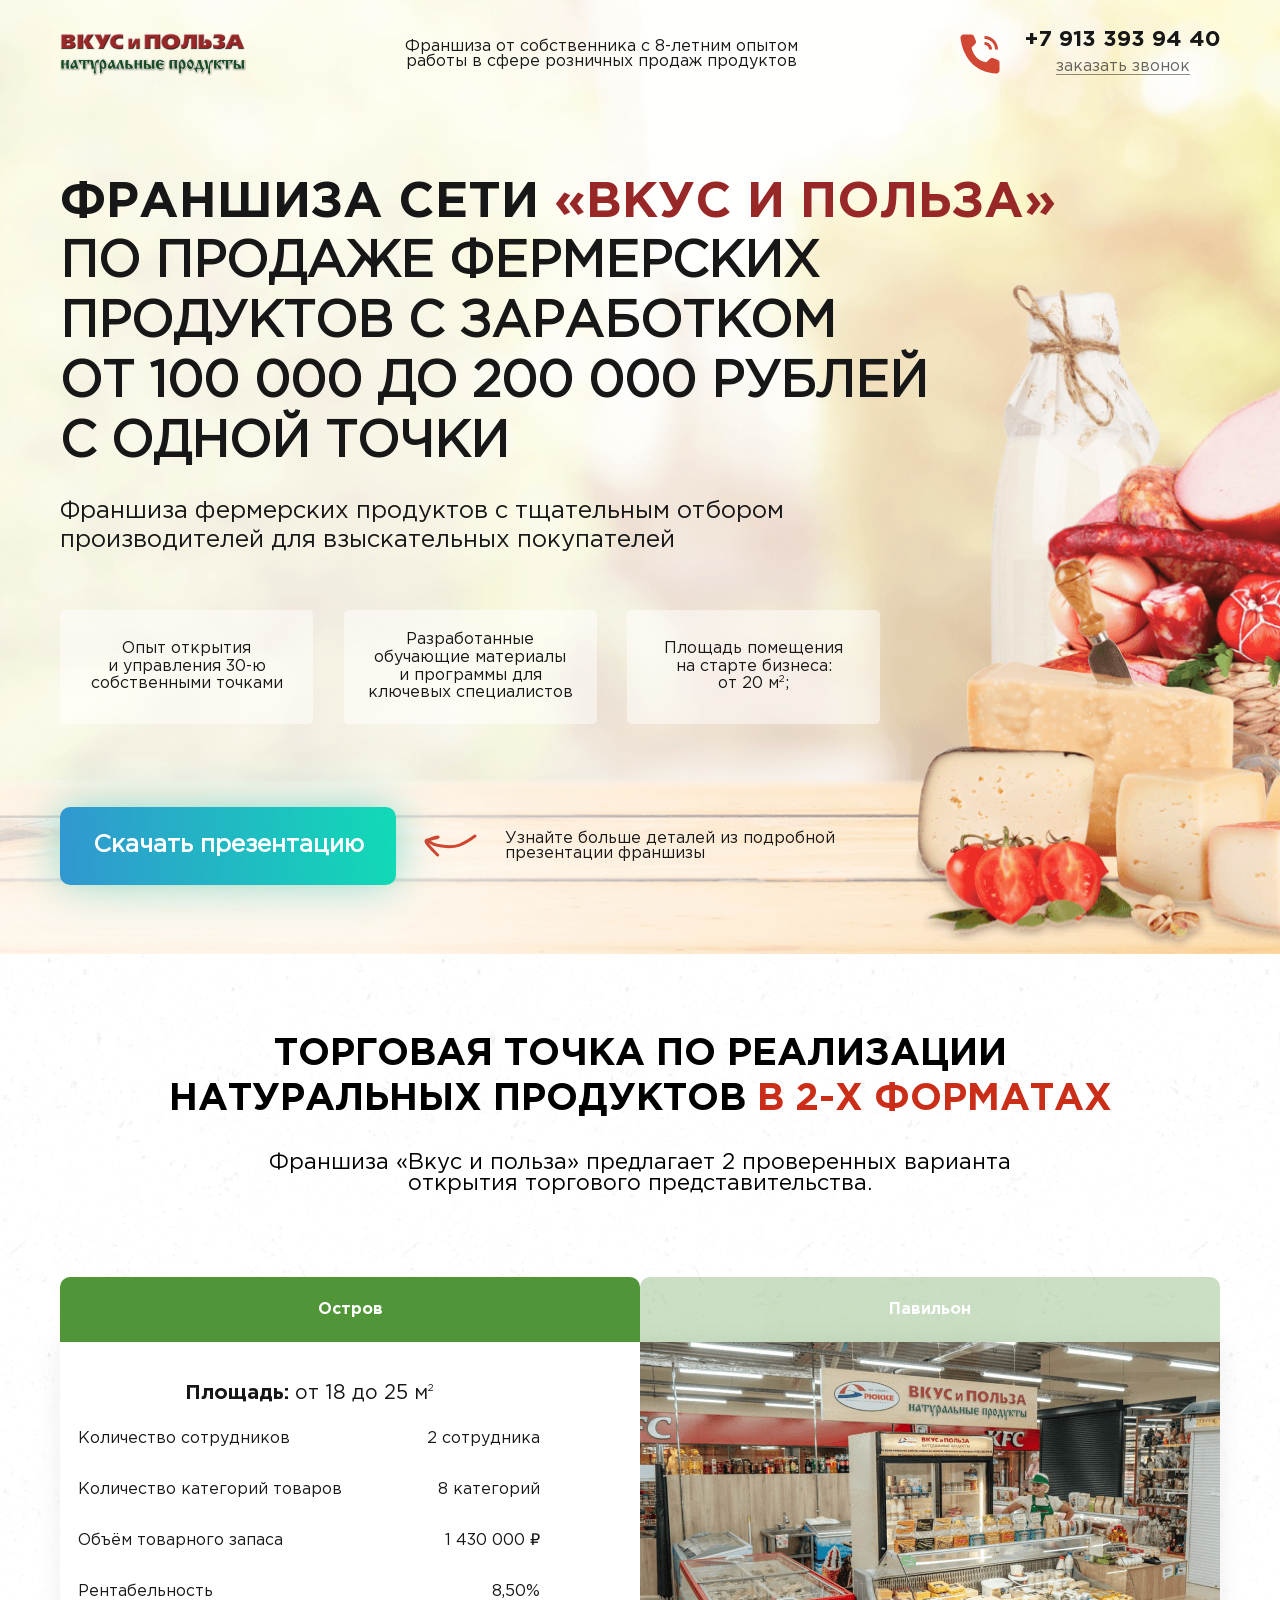
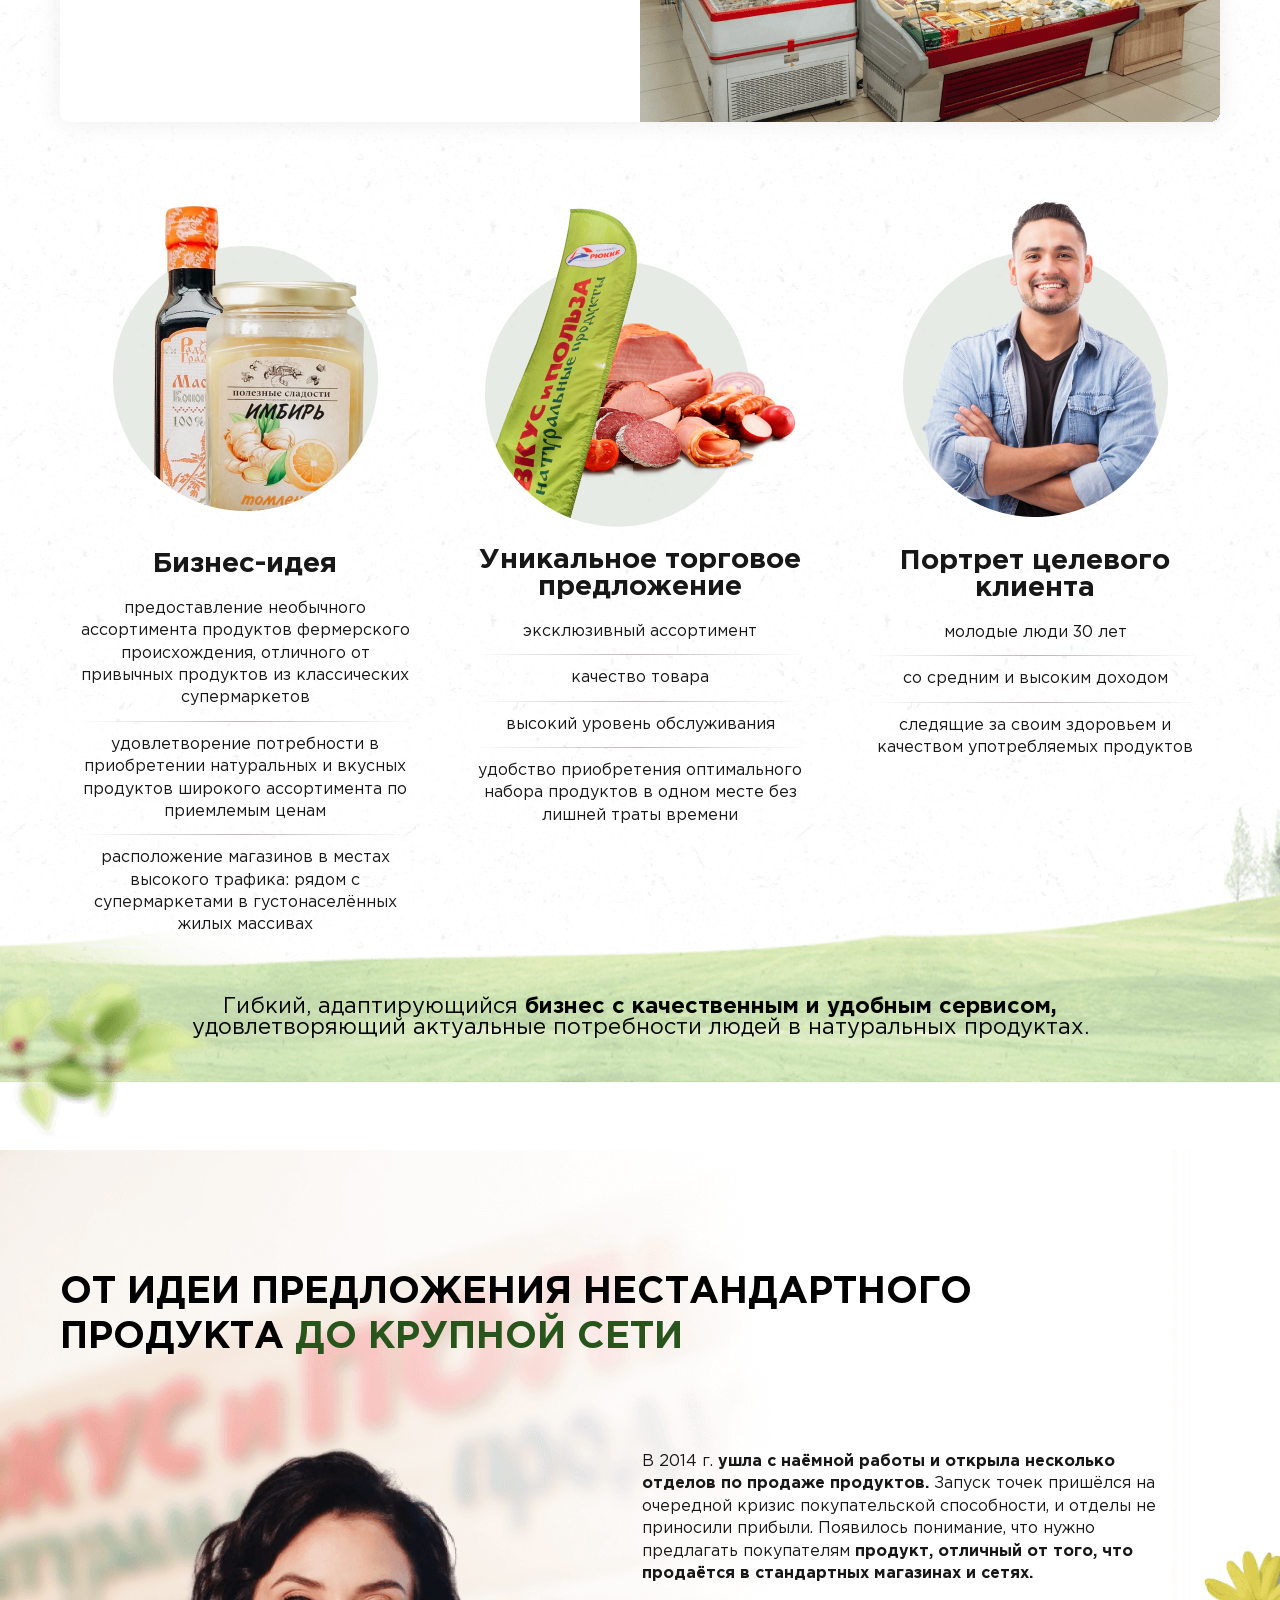
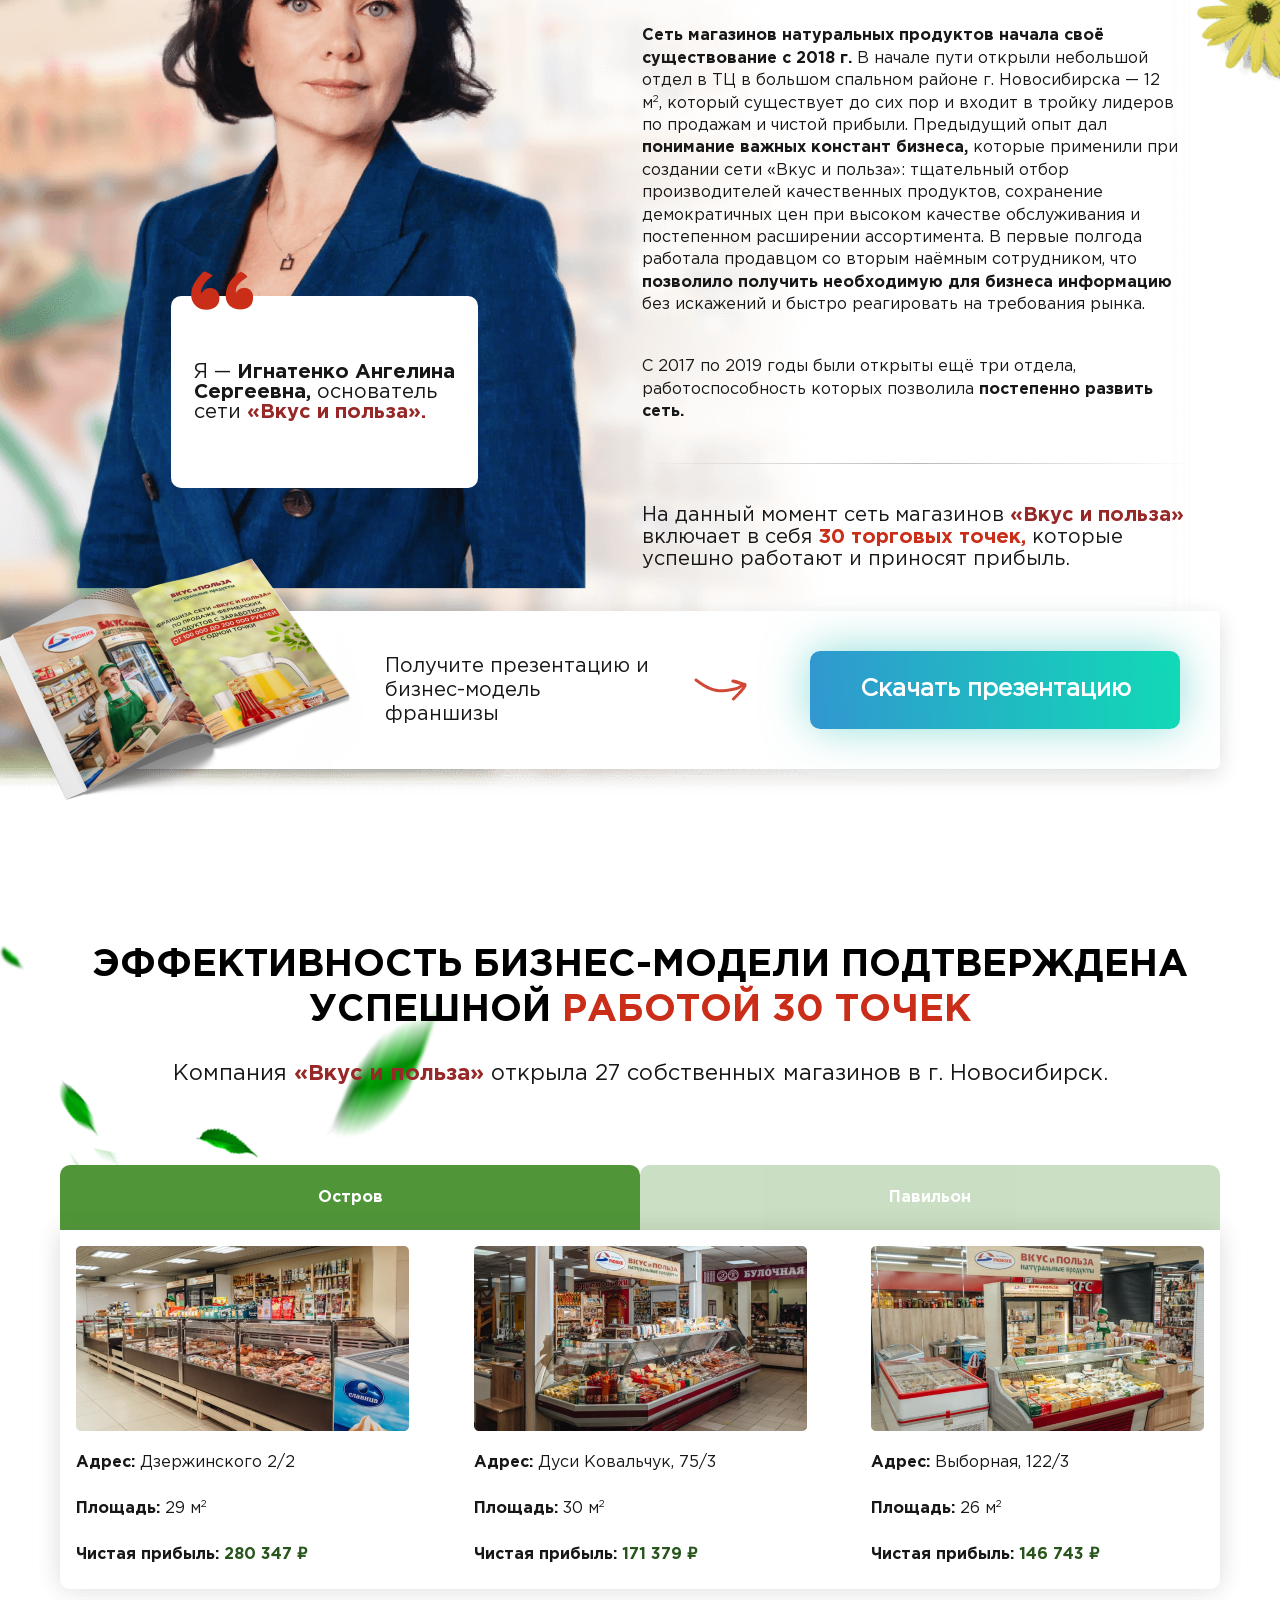
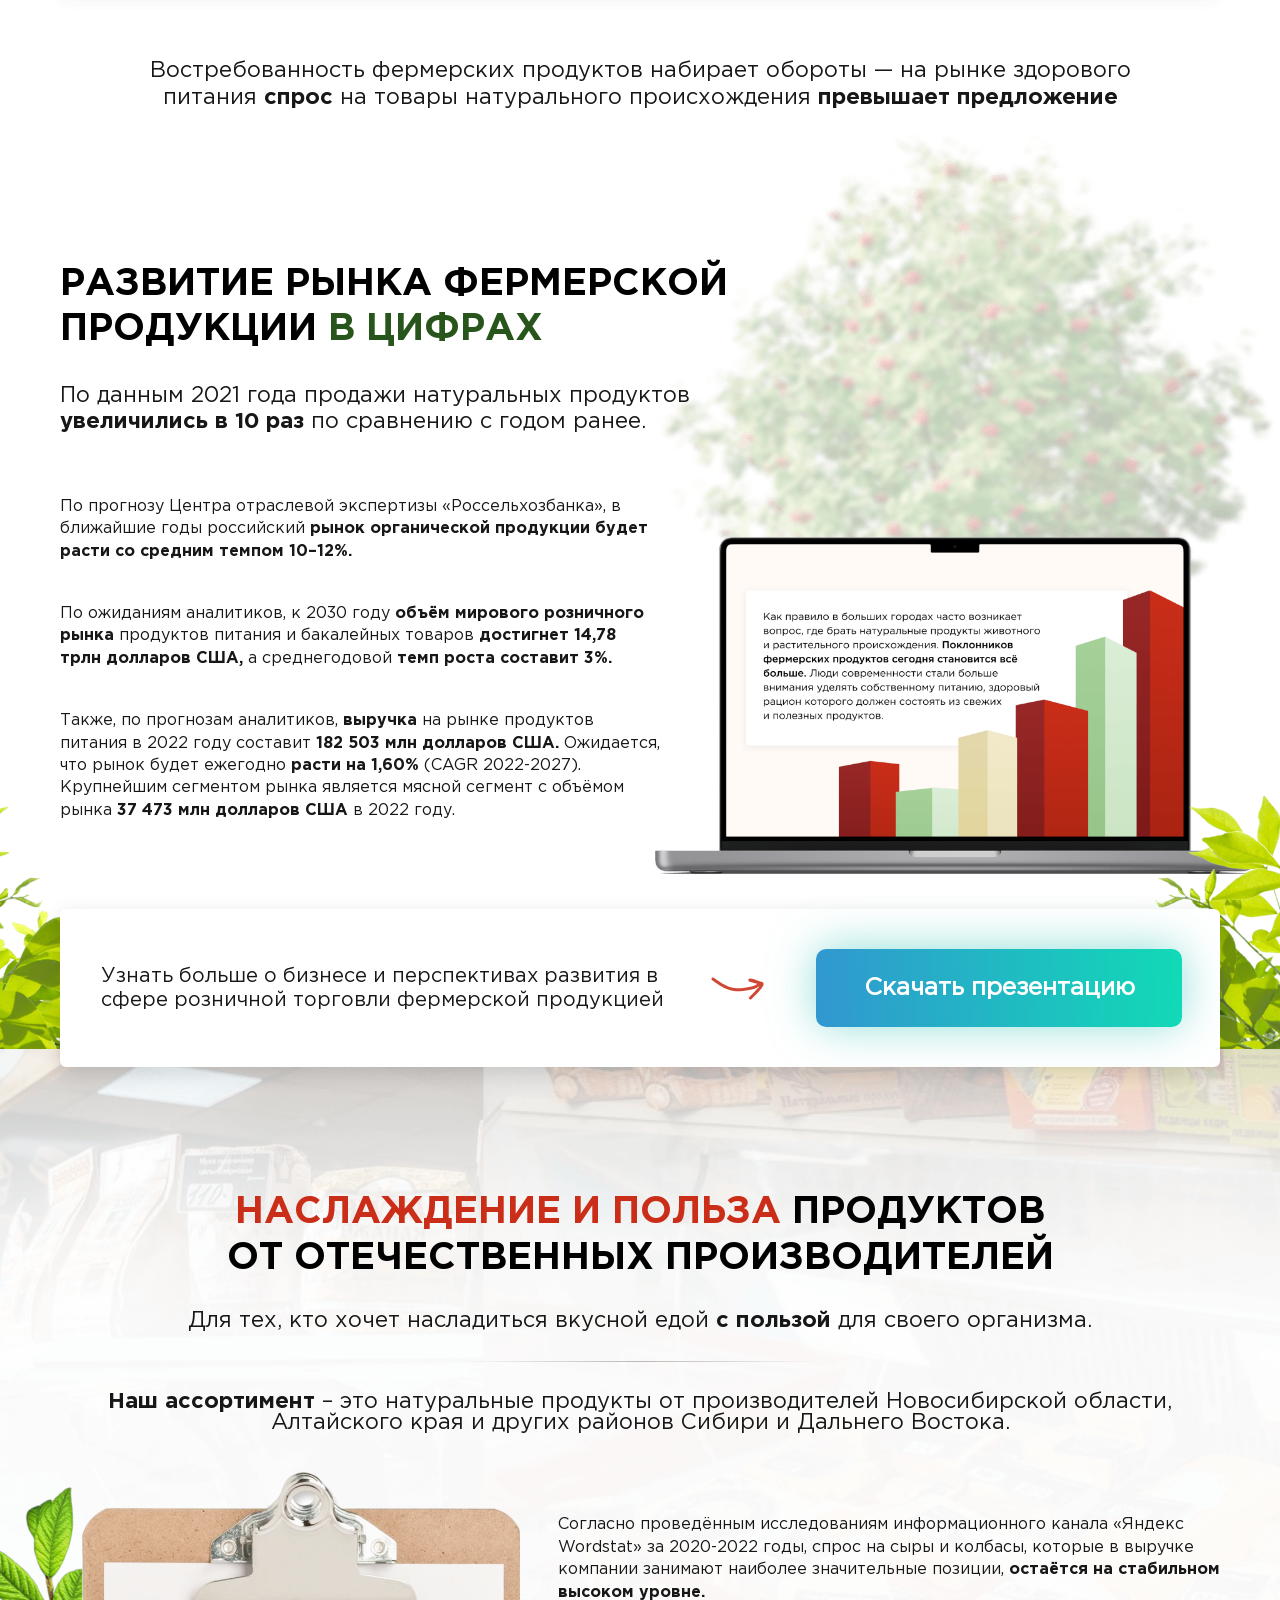
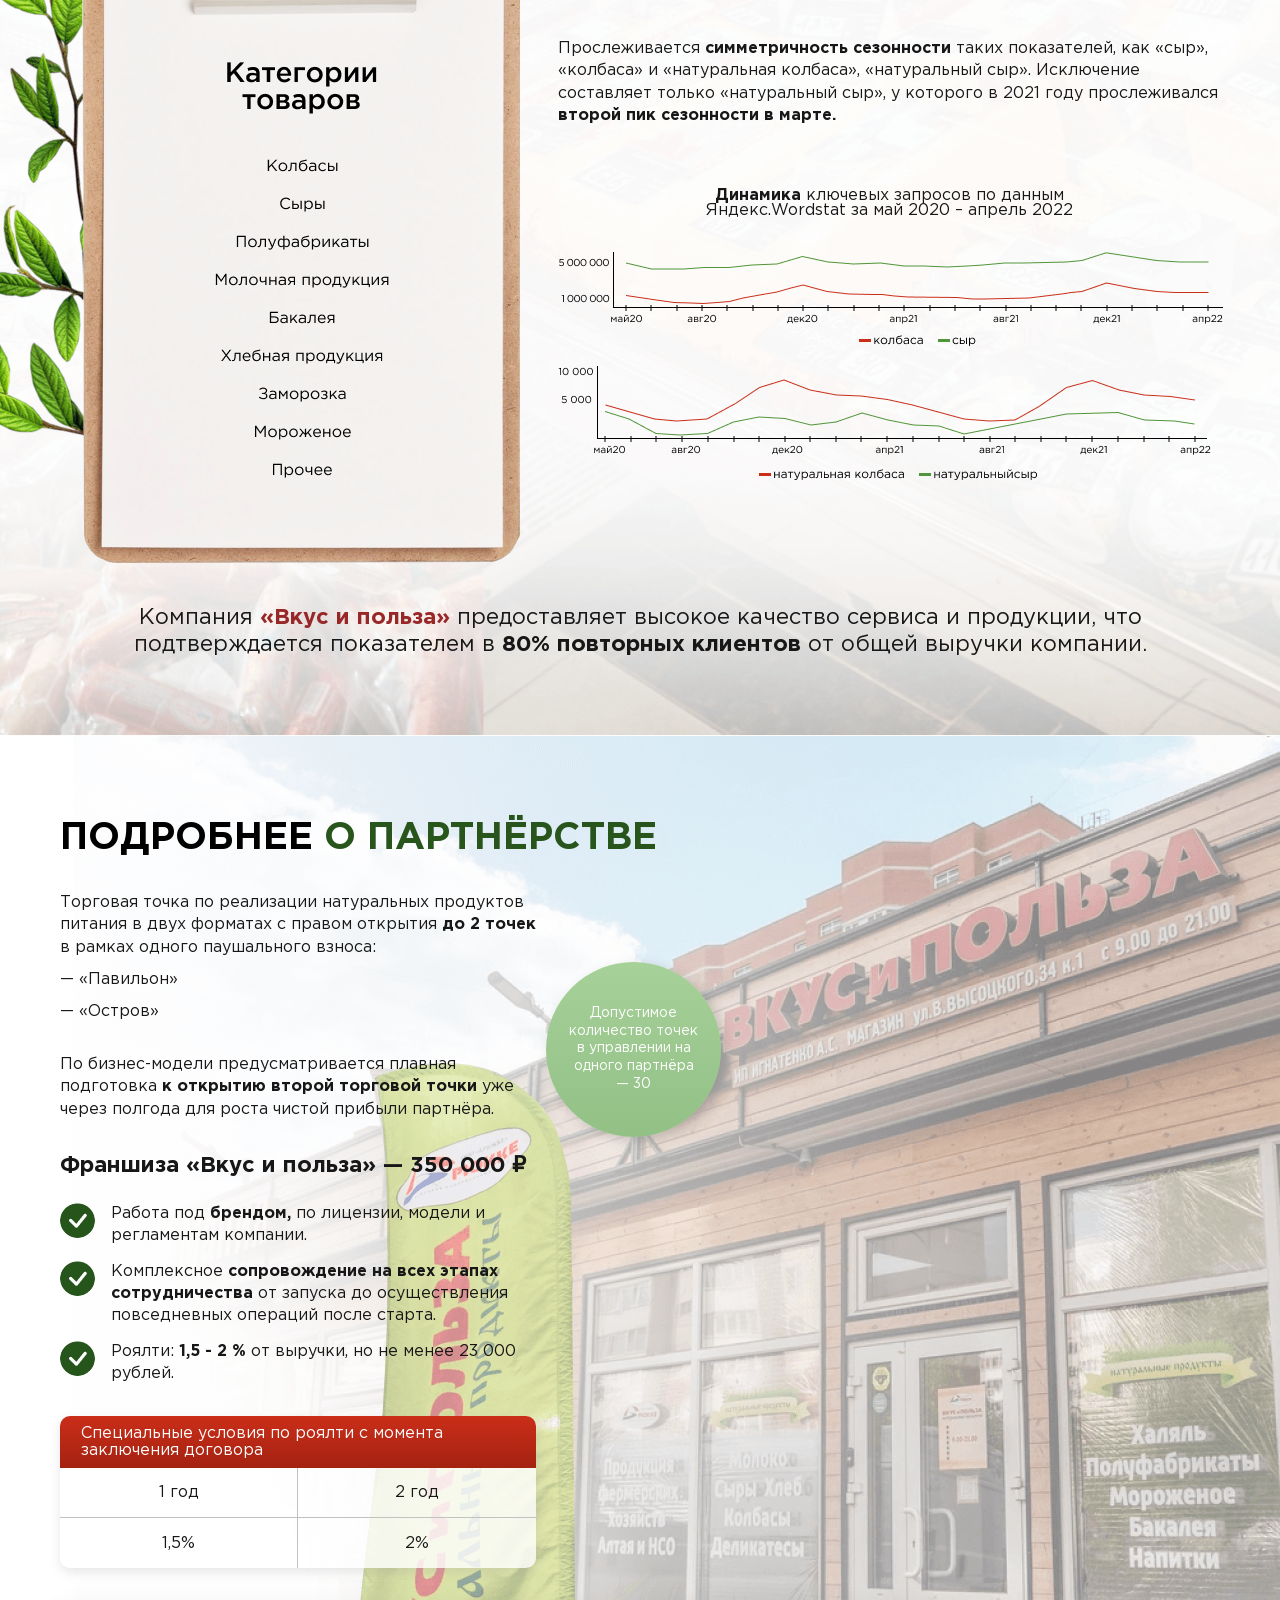
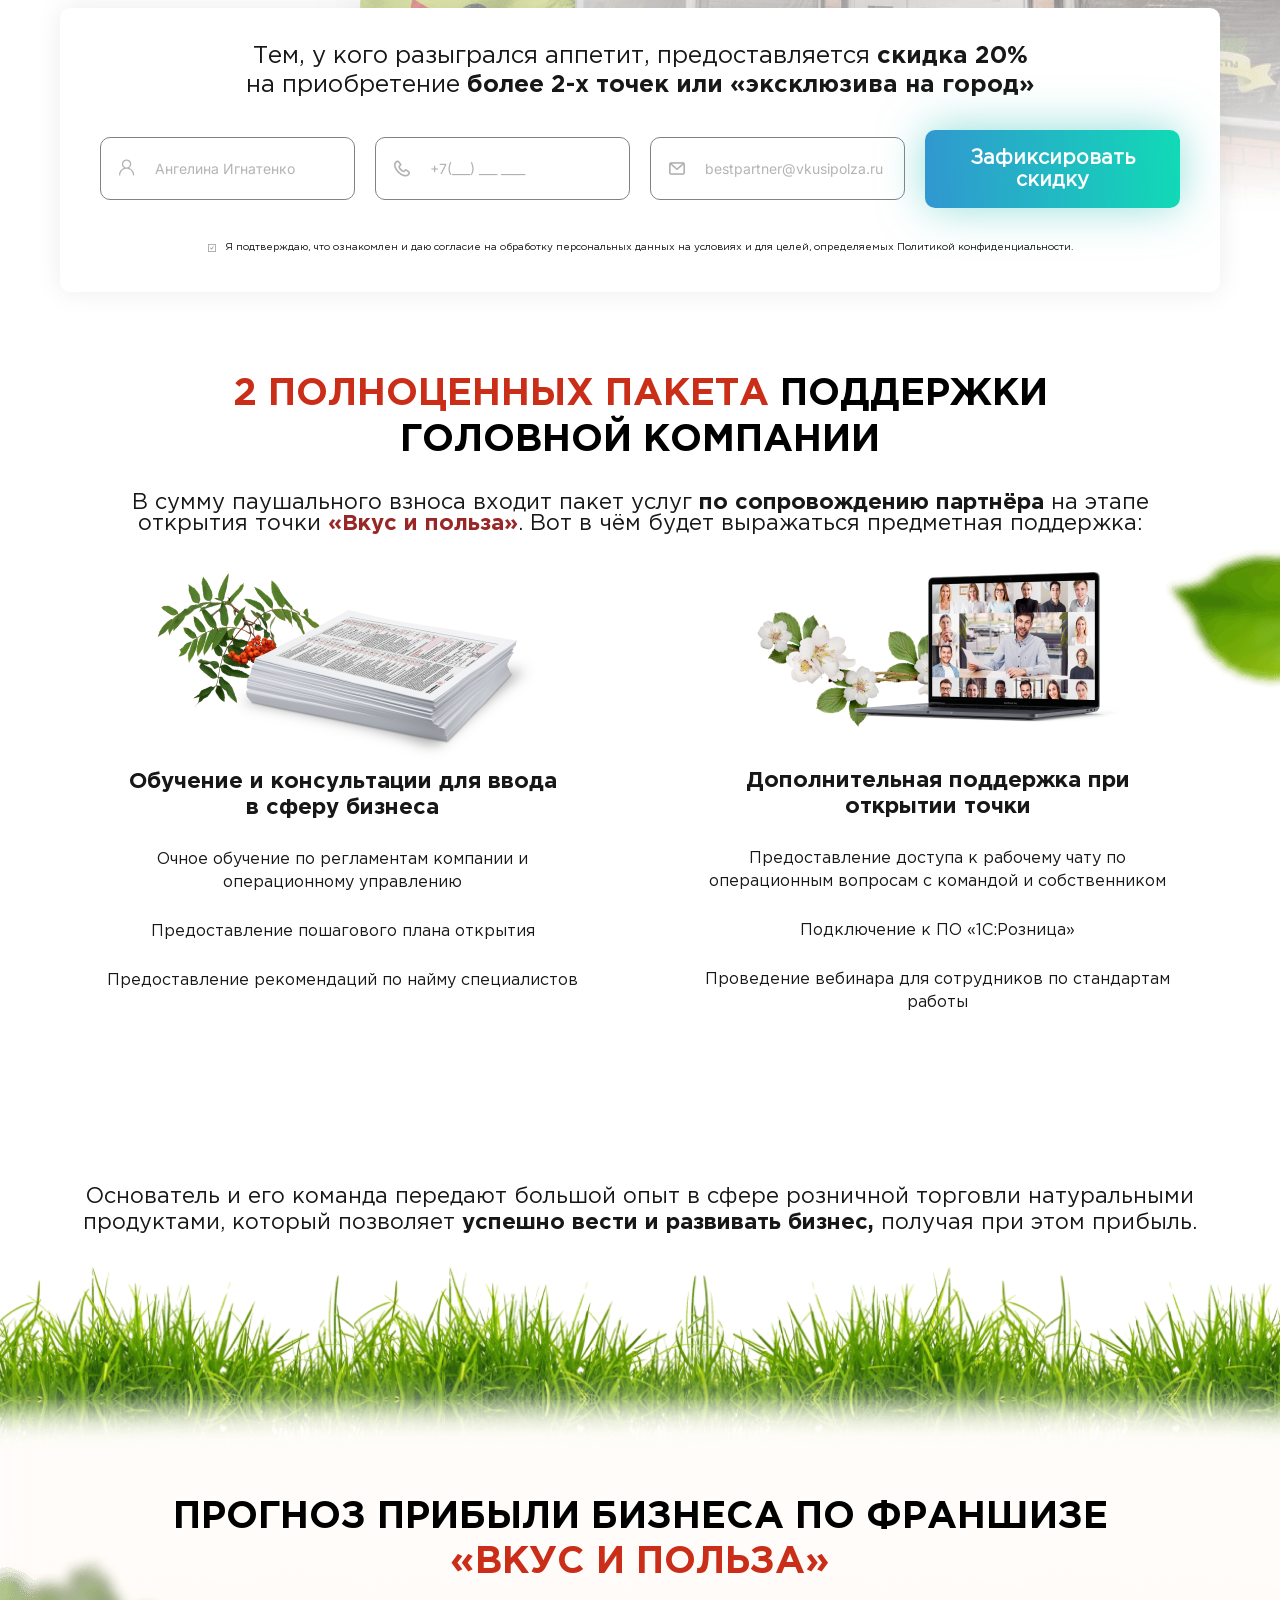
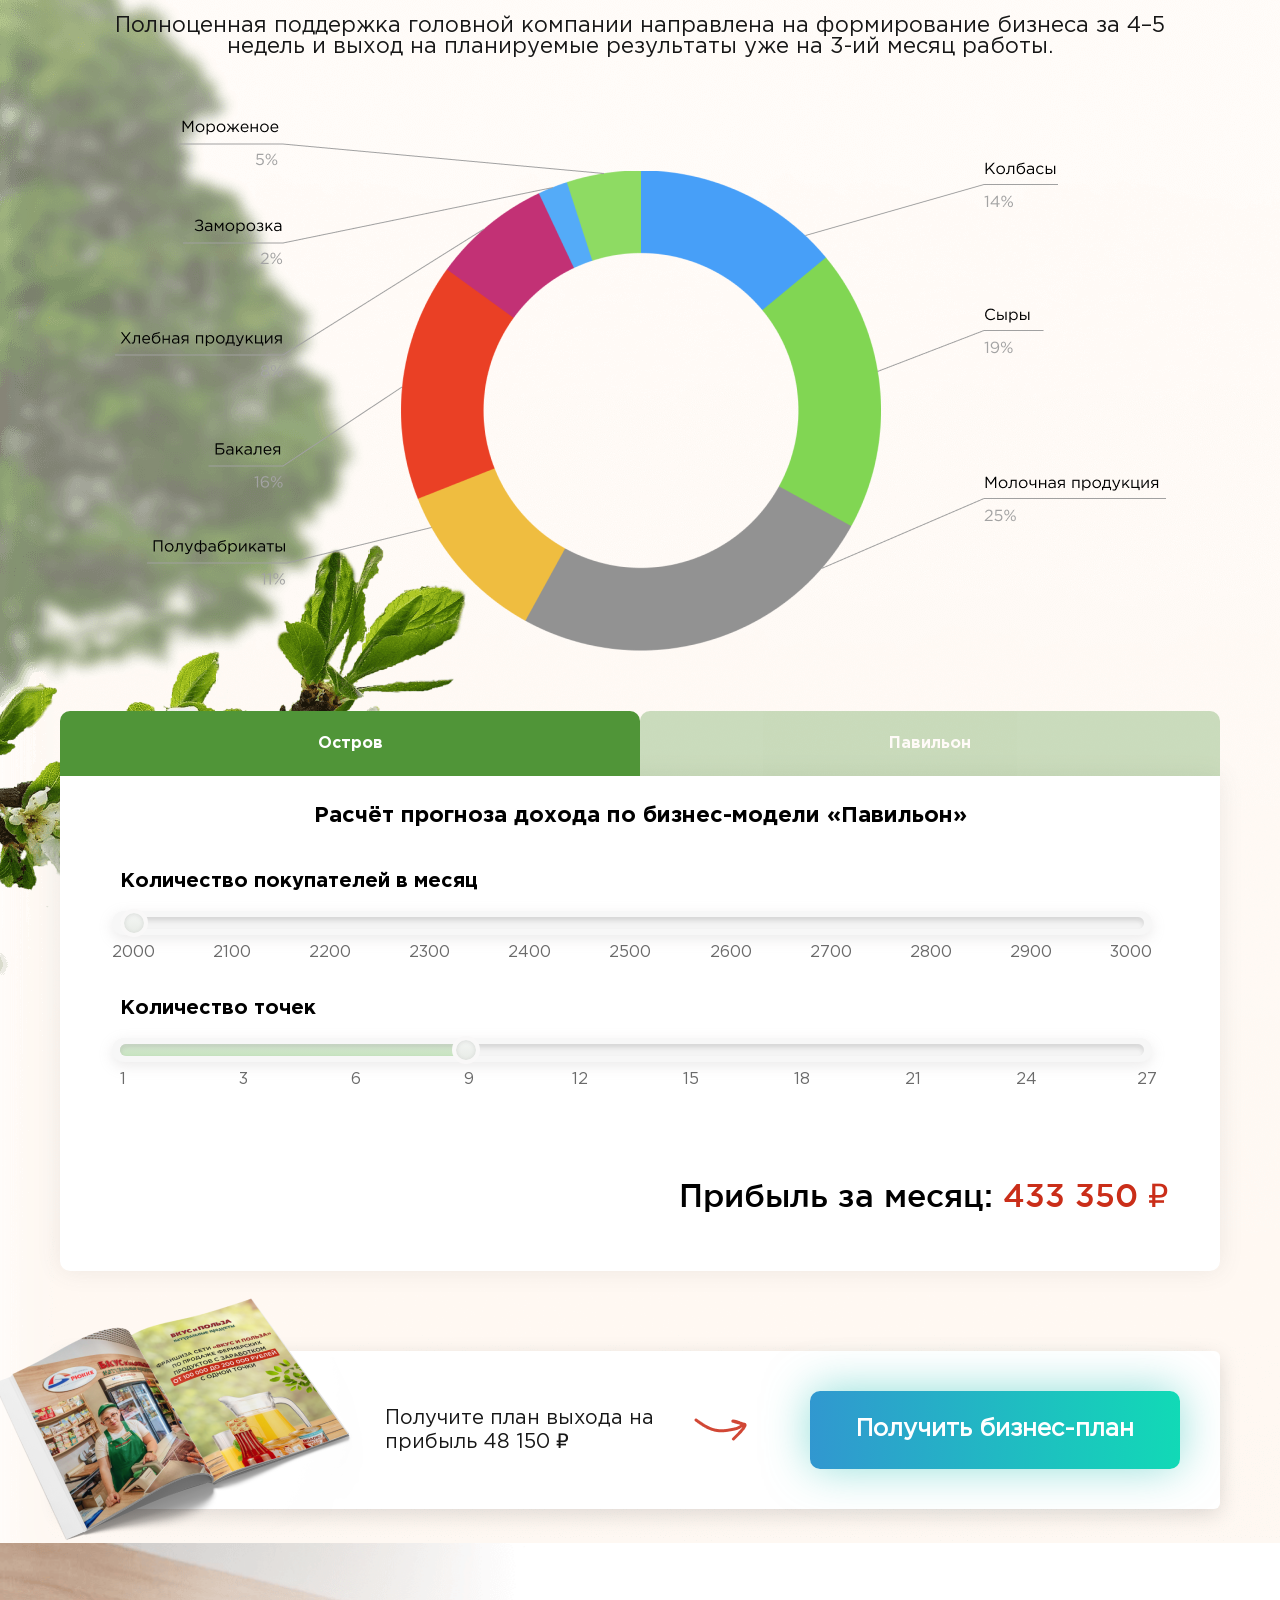
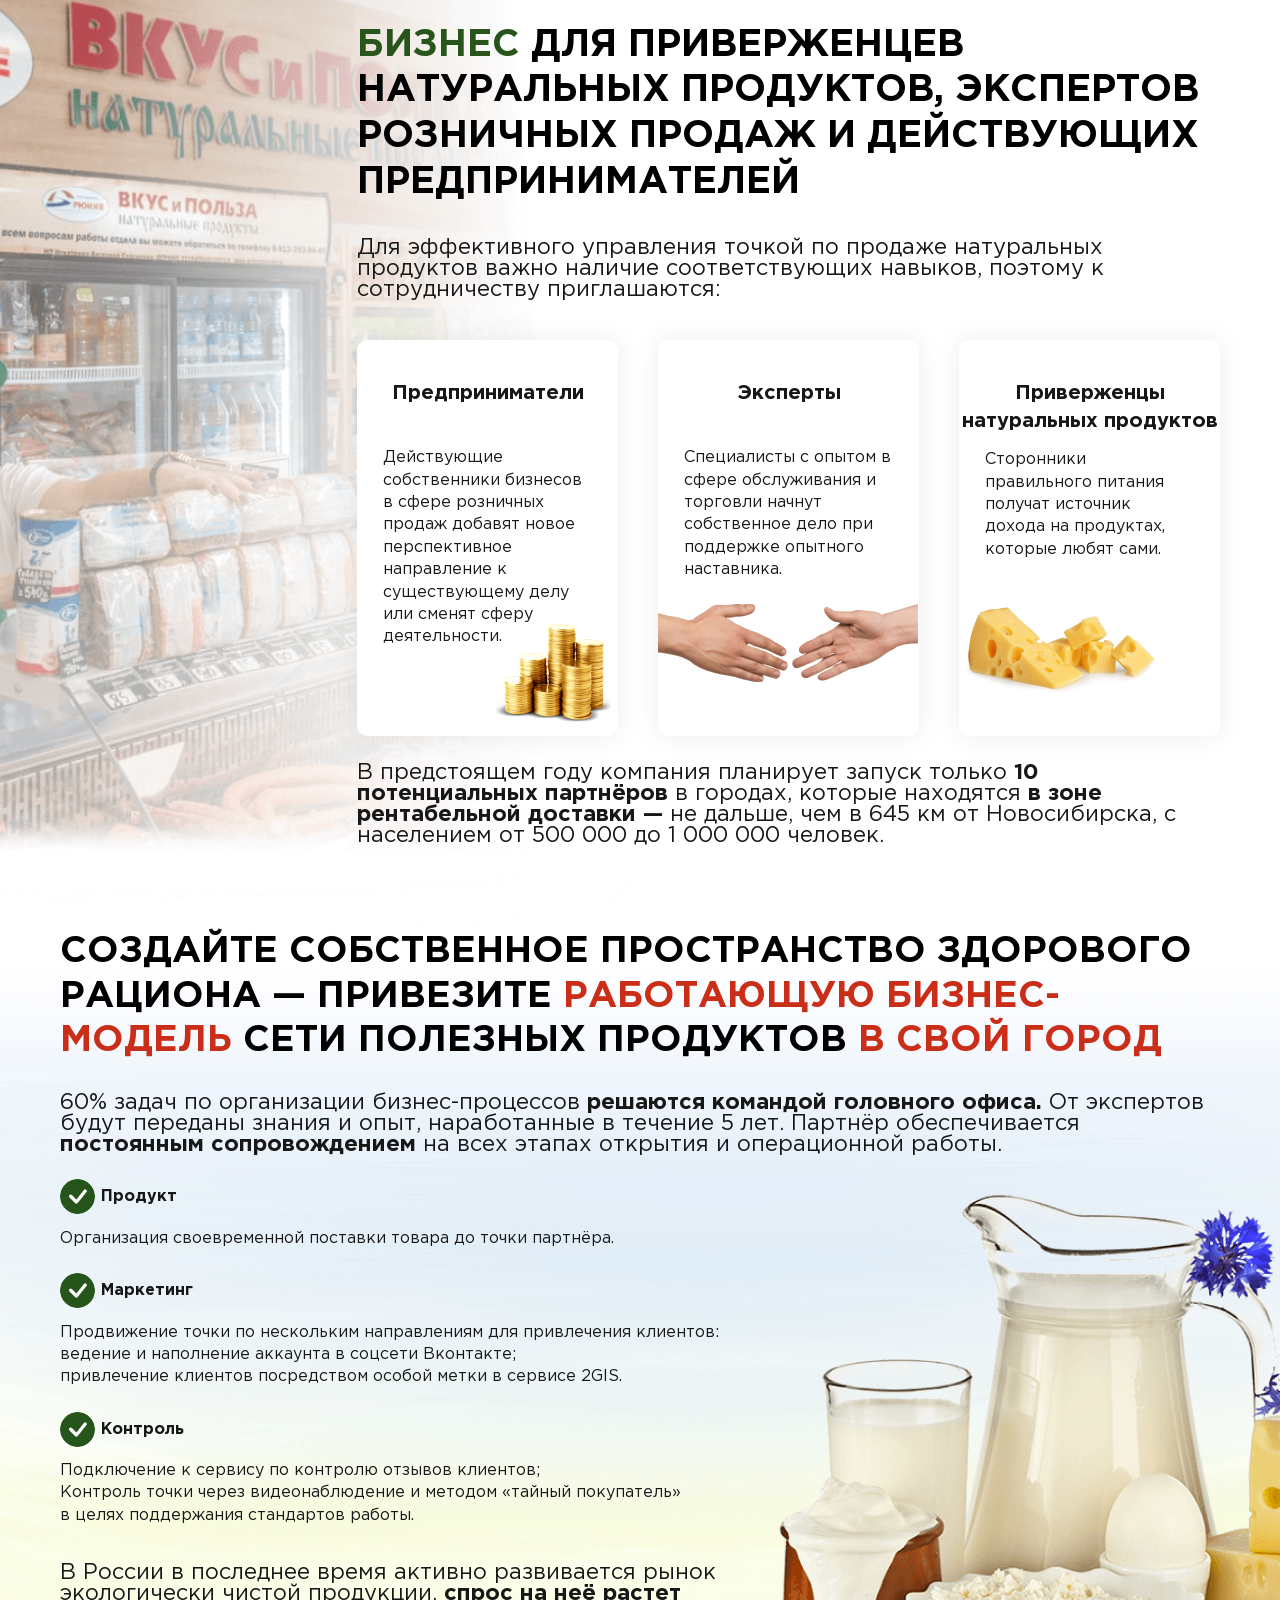
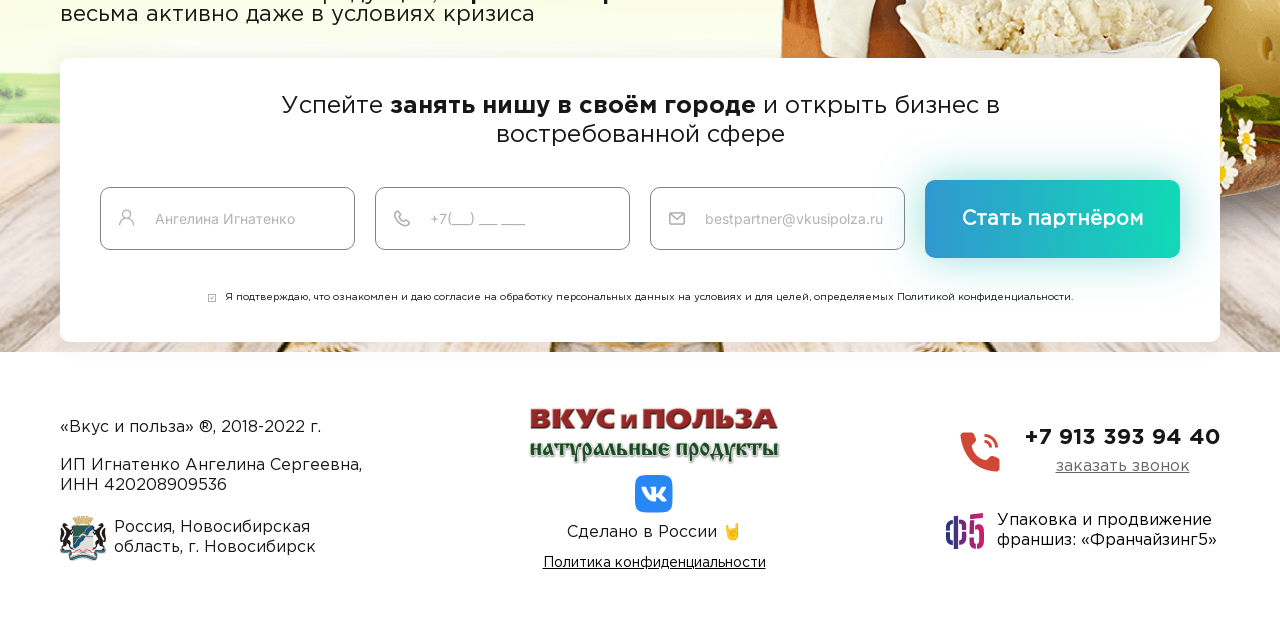
==== commit 89b6d1d3: "end" ====
--- a/index.html
+++ b/index.html
@@ -49,18 +49,18 @@
         <main class="main">
           <div class="container">
             <div class="main__body">
-              <h1 class="main__title">
+              <h1 class="main__title wow fadeInLeft">
                 <span class="black">франшиза сети</span>
                 <span class="red">&laquo;Вкус и&nbsp;польза&raquo;</span>
                 по&nbsp;продаже фермерских продуктов с&nbsp;заработком
                 от&nbsp;100&nbsp;000 до&nbsp;200&nbsp;000&nbsp;рублей
                 с&nbsp;одной точки
               </h1>
-              <p class="main__descr">
+              <p class="main__descr wow fadeInLeft">
                 Франшиза фермерских продуктов с тщательным отбором
                 производителей для взыскательных покупателей
               </p>
-              <div class="main__list">
+              <div class="main__list wow fadeInLeft">
                 <div class="main__item">
                   <p class="main__item-descr">
                     Опыт открытия и&nbsp;управления 30-ю собственными точками
@@ -115,15 +115,15 @@
                 </div>
               </div>
               <div class="main__bottom">
-                <div class="main__bottom-button">
+                <div class="main__bottom-button wow fadeInLeft">
                   <button class="btn top-btn">Скачать презентацию</button>
                 </div>
                 <img
                   src="img/main/arrow.svg"
                   alt="arrow"
-                  class="main__bottom-arrow"
+                  class="main__bottom-arrow wow fadeInDown"
                 />
-                <p class="main__bottom-text">
+                <p class="main__bottom-text wow fadeInRight">
                   Узнайте больше деталей из&nbsp;подробной презентации франшизы
                 </p>
               </div>
@@ -133,15 +133,15 @@
         <section class="second">
           <div class="container">
             <div class="second__body">
-              <h2 class="second__title title-red">
+              <h2 class="second__title title-red wow fadeInDown">
                 Торговая точка по реализации натуральных продуктов
                 <span>в 2-х форматах</span>
               </h2>
-              <p class="second__descr">
+              <p class="second__descr wow fadeInUp">
                 Франшиза <span>«Вкус и польза»</span> предлагает 2 проверенных
                 варианта открытия торгового представительства.
               </p>
-              <div class="second__box">
+              <div class="second__box wow fadeInDown">
                 <div class="second__tabs">
                   <div class="second__tab active tab">Остров</div>
                   <div class="second__tab tab">Павильон</div>
@@ -206,7 +206,7 @@
                 </div>
               </div>
               <div class="second__list">
-                <div class="second__item">
+                <div class="second__item wow fadeInLeft">
                   <img
                     src="img/second/01.png"
                     alt="img"
@@ -230,7 +230,7 @@
                     </p>
                   </div>
                 </div>
-                <div class="second__item">
+                <div class="second__item wow fadeInDown">
                   <img
                     src="img/second/02.png"
                     alt="img"
@@ -249,7 +249,7 @@
                     </p>
                   </div>
                 </div>
-                <div class="second__item">
+                <div class="second__item wow fadeInRight">
                   <img
                     src="img/second/03.png"
                     alt="img"
@@ -266,7 +266,7 @@
                   </div>
                 </div>
               </div>
-              <div class="second__bottom-text">
+              <div class="second__bottom-text wow fadeInUp">
                 Гибкий, адаптирующийся
                 <span>бизнес с качественным и удобным сервисом,</span>
                 удовлетворяющий актуальные потребности людей в натуральных
@@ -278,12 +278,12 @@
         <section class="third">
           <div class="container">
             <div class="third__body">
-              <h2 class="third__title title-green">
+              <h2 class="third__title title-green wow fadeInLeft">
                 От идеи предложения нестандартного продукта
                 <span>до крупной сети</span>
               </h2>
               <div class="third__flex">
-                <div class="third__content">
+                <div class="third__content wow fadeInRight">
                   <p>
                     В 2014 г.
                     <span
@@ -332,7 +332,7 @@
                   </div>
                 </div>
               </div>
-              <div class="third__owner">
+              <div class="third__owner wow fadeInUp">
                 <img
                   src="img/third/owner.png"
                   alt="owner"
@@ -354,17 +354,17 @@
                 <img
                   src="img/third/magazine.png"
                   alt="img"
-                  class="third__bottom-img"
+                  class="third__bottom-img wow fadeInLeft"
                 />
-                <p class="third__bottom-descr">
+                <p class="third__bottom-descr wow fadeInUp">
                   Получите презентацию и бизнес-модель франшизы
                 </p>
                 <img
                   src="img/third/arrow.png"
                   alt="img"
-                  class="third__bottom-arrow"
+                  class="third__bottom-arrow wow fadeInDown"
                 />
-                <div class="third__button">
+                <div class="third__button wow fadeInRight">
                   <button class="btn top-btn">Скачать презентацию</button>
                 </div>
               </div>
@@ -374,15 +374,15 @@
         <section class="fourth">
           <div class="container">
             <div class="fourth__body">
-              <div class="fourth__title title-red">
+              <div class="fourth__title title-red wow fadeInDown">
                 Эффективность бизнес-модели подтверждена успешной
                 <span>работой 30 точек</span>
               </div>
-              <div class="fourth__descr">
+              <div class="fourth__descr wow fadeInUp">
                 Компания <span class="logos">«Вкус и польза»</span> открыла 27
                 собственных магазинов в г. Новосибирск.
               </div>
-              <div class="fourth__box">
+              <div class="fourth__box wow fadeInDown">
                 <div class="second__tabs">
                   <div class="second__tab active tab-two">Остров</div>
                   <div class="second__tab tab-two">Павильон</div>
@@ -524,7 +524,7 @@
                   </div>
                 </div>
               </div>
-              <div class="fourth__bottom">
+              <div class="fourth__bottom wow fadeInUp">
                 Востребованность фермерских продуктов набирает обороты — на
                 рынке здорового питания <span>спрос</span> на товары
                 натурального происхождения <span>превышает предложение</span>
@@ -535,11 +535,11 @@
         <section class="fifth">
           <div class="container">
             <div class="fifth__body">
-              <h2 class="fifth__title title-green">
+              <h2 class="fifth__title title-green wow fadeInLeft">
                 Развитие рынка фермерской продукции <span>в цифрах</span>
               </h2>
               <div class="fifth__box">
-                <div class="fifth__content">
+                <div class="fifth__content wow fadeInLeft">
                   <p class="fifth__content-descr">
                     По данным 2021 года продажи натуральных продуктов
                     <span>увеличились в 10 раз</span> по сравнению с годом
@@ -572,7 +572,7 @@
                 <img
                   src="img/fifth/laptop.png"
                   alt="laptop"
-                  class="fifth__laptop"
+                  class="fifth__laptop wow fadeInRight"
                 />
                 <p class="fifth__laptop-text">
                   Как правило в больших городах часто возникает вопрос, где
@@ -586,7 +586,7 @@
                   питанию, здоровый рацион которого должен состоять из свежих и
                   полезных продуктов
                 </p>
-                <div class="fifth__bottom">
+                <div class="fifth__bottom wow fadeInDown">
                   <p class="fifth__bottom-text">
                     Узнать больше о бизнесе и перспективах развития в сфере
                     розничной торговли фермерской продукцией
@@ -612,20 +612,20 @@
         <section class="sixth">
           <div class="container">
             <div class="sixth__body">
-              <h2 class="sixth__title title-red">
+              <h2 class="sixth__title title-red wow fadeInDown">
                 <span>Наслаждение и польза</span> продуктов от отечественных
                 производителей
               </h2>
-              <p class="sixth__descr">
+              <p class="sixth__descr wow fadeInUp">
                 Для тех, кто хочет насладиться вкусной едой
                 <span>с пользой</span> для своего организма.
               </p>
-              <p class="sixth__descr">
+              <p class="sixth__descr wow fadeInDown">
                 <span>Наш ассортимент</span> – это натуральные продукты от
                 производителей Новосибирской области, Алтайского края и других
                 районов Сибири и Дальнего Востока.
               </p>
-              <div class="sixth__box">
+              <div class="sixth__box wow fadeInRight">
                 <div class="sixth__content">
                   <div class="sixth__content-text">
                     Согласно проведённым исследованиям информационного канала
@@ -667,7 +667,7 @@
                 alt="img"
                 class="sixth__category-adaptive"
               />
-              <p class="sixth__bottom">
+              <p class="sixth__bottom wow fadeInUp">
                 Компания
                 <span class="logos">«Вкус и польза»</span> предоставляет высокое
                 качество сервиса и продукции, что подтверждается показателем в
@@ -680,26 +680,26 @@
         <section class="seventh">
           <div class="container">
             <div class="seventh__body">
-              <h2 class="seventh__title title-green">
+              <h2 class="seventh__title title-green wow fadeInLeft">
                 Подробнее <span>о партнёрстве</span>
               </h2>
               <div class="seventh__container">
-                <p class="seventh__descr">
+                <p class="seventh__descr wow fadeInLeft">
                   Торговая точка по реализации натуральных продуктов питания в
                   двух форматах с правом открытия <span>до 2 точек</span> в
                   рамках одного паушального взноса:
                 </p>
-                <ul class="seventh__list">
+                <ul class="seventh__list wow fadeInLeft">
                   <li class="seventh__item">— «Павильон»</li>
                   <li class="seventh__item">— «Остров»</li>
                 </ul>
-                <div class="seventh__circle">
+                <div class="seventh__circle wow fadeInLeft">
                   <p>
                     Допустимое количество точек в управлении на одного партнёра
                     — 30
                   </p>
                 </div>
-                <p class="seventh__descr">
+                <p class="seventh__descr wow fadeInLeft">
                   По бизнес-модели предусматривается плавная подготовка
                   <span>к открытию второй торговой точки</span> уже через
                   полгода для роста чистой прибыли партнёра.
@@ -722,7 +722,7 @@
                     000 рублей.
                   </div>
                 </div>
-                <div class="seventh__bottom">
+                <div class="seventh__bottom wow fadeInUp">
                   <div class="seventh__bottom-title">
                     Специальные условия по роялти с момента заключения договора
                   </div>
@@ -819,17 +819,17 @@
         <section class="eighth">
           <div class="container">
             <div class="eighth__body">
-              <h2 class="eighth__title title-red">
+              <h2 class="eighth__title title-red wow fadeInUp">
                 <span>2 полноценных пакета</span> поддержки головной компании
               </h2>
-              <p class="eighth__descr">
+              <p class="eighth__descr wow fadeInUp">
                 В сумму паушального взноса входит пакет услуг
                 <span class="black">по сопровождению партнёра</span> на этапе
                 открытия точки <span class="logos">«Вкус и польза»</span>. Вот в
                 чём будет выражаться предметная поддержка:
               </p>
               <div class="eighth__list">
-                <div class="eighth__item">
+                <div class="eighth__item wow fadeInLeft">
                   <img
                     src="img/eight/01.png"
                     alt="img"
@@ -849,7 +849,7 @@
                     Предоставление рекомендаций по найму специалистов
                   </p>
                 </div>
-                <div class="eighth__item">
+                <div class="eighth__item wow fadeInRight">
                   <img
                     src="img/eight/02.png"
                     alt="img"
@@ -870,7 +870,7 @@
                   </p>
                 </div>
               </div>
-              <p class="eighth__bottom">
+              <p class="eighth__bottom wow fadeInDown">
                 Основатель и его команда передают большой опыт в сфере розничной
                 торговли натуральными продуктами, который позволяет
                 <span>успешно вести и развивать бизнес,</span> получая при этом
@@ -882,10 +882,10 @@
         <section class="nineth">
           <div class="container">
             <div class="nineth__body">
-              <h2 class="nineth__title title-red">
+              <h2 class="nineth__title title-red wow fadeInDown">
                 Прогноз прибыли бизнеса по франшизе <span>«Вкус и польза»</span>
               </h2>
-              <p class="nineth__descr">
+              <p class="nineth__descr wow fadeInLeft">
                 Полноценная поддержка головной компании направлена на
                 формирование бизнеса <span>за 4–5 недель</span> и выход на
                 планируемые результаты уже на <span>3-ий месяц работы.</span>
@@ -893,7 +893,7 @@
               <img
                 src="img/nineth/диаграмма.png"
                 alt="img"
-                class="nineth-diagramma"
+                class="nineth-diagramma wow fadeInUp"
               />
               <ul class="nineth__list">
                 <li class="nineth__item">
@@ -938,7 +938,7 @@
                   </div>
                 </li>
               </ul>
-              <div class="nineth__calc">
+              <div class="nineth__calc wow fadeInDown">
                 <div class="second__box">
                   <div class="second__tabs">
                     <div class="second__tab active tab-three">Остров</div>
@@ -1018,7 +1018,7 @@
                           </div>
                         </div>
                         <p class="calc__result">
-                          Прибыль за месяц: <span class="result"></span>
+                          Прибыль за месяц: <span class="result"></span> <span class="red">&#8381 </span> 
                         </p>
                       </div>
                     </div>
@@ -1037,7 +1037,7 @@
                                 <input
                                   type="range"
                                   id="square-range01"
-                                  class="range__input slider01"
+                                  class="range__input slider-one"
                                   min="1750"
                                   max="2750"
                                   value="1750"
@@ -1057,7 +1057,7 @@
                                 <div class="elips tooltip-value-01">2650</div>
                                 <div class="elips tooltip-value-01">2750</div>
                               </div>
-                              <div class="progress point01"></div>
+                              <div class="progress point03"></div>
                             </div>
                           </div>
                         </div>
@@ -1071,7 +1071,7 @@
                                 <input
                                   type="range"
                                   id="square-range02"
-                                  class="range__input slider02"
+                                  class="range__input slider-two"
                                   min="0"
                                   max="27"
                                   value="9"
@@ -1090,16 +1090,34 @@
                                 <div class="elips tooltip-value-09">24</div>
                                 <div class="elips tooltip-value-10">27</div>
                               </div>
-                              <div class="progress point02"></div>
+                              <div class="progress point04"></div>
                             </div>
                           </div>
                         </div>
                         <p class="calc__result">
-                          Прибыль за месяц: <span class="result"></span>
+                          Прибыль за месяц: <span class="result-two"></span> <span class="red">&#8381 </span> 
                         </p>
                       </div>
                     </div>
                   </div>
+                </div>
+              </div>
+              <div class="third__bottom nineth_bottom wow fadeInUp">
+                <img
+                  src="img/third/magazine.png"
+                  alt="img"
+                  class="third__bottom-img"
+                />
+                <p class="third__bottom-descr">
+                  Получите план выхода на прибыль 48 150 ₽
+                </p>
+                <img
+                  src="img/third/arrow.png"
+                  alt="img"
+                  class="third__bottom-arrow"
+                />
+                <div class="third__button">
+                  <button class="btn top-btn">Получить бизнес-план</button>
                 </div>
               </div>
             </div>
@@ -1109,17 +1127,17 @@
           <div class="container">
             <div class="tenth__body">
               <div class="tenth__box">
-                <div class="tenth__title title-green">
+                <div class="tenth__title title-green wow fadeInRight">
                   <span>Бизнес</span> для приверженцев натуральных продуктов,
                   экспертов розничных продаж и действующих предпринимателей
                 </div>
-                <p class="tenth__descr">
+                <p class="tenth__descr wow fadeInRight">
                   Для эффективного управления точкой по продаже натуральных
                   продуктов важно наличие соответствующих навыков, поэтому
                   <span>к сотрудничеству приглашаются:</span>
                 </p>
                 <div class="tenth__list">
-                  <div class="tenth__item">
+                  <div class="tenth__item wow fadeInLeft">
                     <div class="tenth__item-title">Предприниматели</div>
                     <div class="tenth__item-descr">
                       Действующие собственники бизнесов в сфере розничных продаж
@@ -1132,7 +1150,7 @@
                       class="tenth__item-img tenth__item-img--first"
                     />
                   </div>
-                  <div class="tenth__item">
+                  <div class="tenth__item wow fadeInDown">
                     <div class="tenth__item-title">Эксперты</div>
                     <div class="tenth__item-descr">
                       Специалисты с опытом в сфере обслуживания и торговли
@@ -1144,7 +1162,7 @@
                       class="tenth__item-img"
                     />
                   </div>
-                  <div class="tenth__item">
+                  <div class="tenth__item wow fadeInRight">
                     <div class="tenth__item-title tenth__item--third">
                       Приверженцы натуральных продуктов
                     </div>
@@ -1159,7 +1177,7 @@
                     />
                   </div>
                 </div>
-                <p class="tenth__bottom">
+                <p class="tenth__bottom wow fadeInLeft">
                   В предстоящем году компания планирует запуск только
                   <span>10 потенциальных партнёров</span> в городах, которые
                   находятся <span>в зоне рентабельной доставки —</span> не
@@ -1174,19 +1192,19 @@
           <div class="container">
             <div class="last__body">
               <img src="img/last/milk.png" alt="milk" class="last__image">
-              <h2 class="last__title title-red">
+              <h2 class="last__title title-red wow fadeInLeft">
                 Создайте собственное пространство здорового рациона — привезите
                 <span>работающую бизнес-модель</span> сети полезных продуктов
                 <span>в свой город</span>
               </h2>
-              <p class="last__descr">
+              <p class="last__descr wow fadeInLeft">
                 60% задач по организации бизнес-процессов
                 <span>решаются командой головного офиса.</span> От экспертов
                 будут переданы знания и опыт, наработанные в течение 5 лет.
                 Партнёр обеспечивается <span>постоянным сопровождением</span> на
                 всех этапах открытия и операционной работы.
               </p>
-              <div class="last__list">
+              <div class="last__list wow fadeInLeft">
                 <div class="last__item">
                   <div class="last__item-title">Продукт</div>
                   <div class="last__item-text">
@@ -1211,7 +1229,7 @@
                   </div>
                 </div>
               </div>
-              <div class="last__bottom">
+              <div class="last__bottom wow fadeInLeft">
                 В России в последнее время активно развивается рынок
                 экологически чистой продукции, <span>спрос на неё растет</span> весьма
                 активно даже в условиях кризиса
@@ -1326,7 +1344,7 @@
               </div>
               <p class="footer__made">Сделано в России 🤘</p>
               <div class="footer__policy">
-                <span class="politicy">Политика конфиденциальности</span>
+                <span class="politicy modal__politicy">Политика конфиденциальности</span>
               </div>
             </div>
             <div class="footer__right">
@@ -1651,8 +1669,8 @@
                   2. Настоящая политика Оператора в отношении обработки
                   персональных данных (далее – Политика) применяется ко всей
                   информации, которую Оператор может получить о посетителях
-                  веб-сайта салона красоты «Стиль-Бюро», (ИП Столбова Ю.А., ИНН
-                  434579518565).
+                  веб-сайта компании «Вкус и польза», (ИП Игнатенко Ангелина Сергеевна, ИНН
+                  420208909536).
                 </li>
               </ol>
 
@@ -1786,7 +1804,7 @@
                   предложениях и различных событиях. Пользователь всегда может
                   отказаться от получения информационных сообщений, направив
                   Оператору письмо на адрес электронной почты с доменом
-                  style-buro@mail.ru с пометкой «Отказ от уведомлений о новых
+                  Ignatenko.angelina@mail.ru с пометкой «Отказ от уведомлений о новых
                   продуктах и услугах и специальных предложениях».
                 </li>
                 <li class="priv-policy__item">
@@ -1894,7 +1912,7 @@
                   в сети Интернет на сайте.
                 </li>
               </ol>
-              <a class="popup-close politicy-close"> Вернуться на сайт </a>
+              <a class="popup-close politicy-close">Вернуться на сайт </a>
             </div>
           </div>
         </div>
--- a/css/style.css
+++ b/css/style.css
@@ -106,58 +106,11 @@
 }
 
 .btn:hover {
-  background-image: -webkit-gradient(
-    linear,
-    left bottom,
-    left top,
-    from(#162c5e),
-    color-stop(11%, #162c5e),
-    color-stop(90%, #1c78cf),
-    to(#1c78cf)
-  );
-  background-image: -o-linear-gradient(
-    bottom,
-    #162c5e 0%,
-    #162c5e 11%,
-    #1c78cf 90%,
-    #1c78cf 100%
-  );
-  background-image: linear-gradient(
-    0deg,
-    #162c5e 0%,
-    #162c5e 11%,
-    #1c78cf 90%,
-    #1c78cf 100%
-  );
+  background: linear-gradient(266.35deg, #11DAB6 0%, #56DEE3 44.75%, #3197D0 100%);
 }
 
 .btn:active {
-  background-image: -webkit-gradient(
-    linear,
-    left bottom,
-    left top,
-    from(#162c5e),
-    color-stop(11%, #162c5e),
-    color-stop(90%, #1c78cf),
-    to(#1c78cf)
-  );
-  background-image: -o-linear-gradient(
-    bottom,
-    #162c5e 0%,
-    #162c5e 11%,
-    #1c78cf 90%,
-    #1c78cf 100%
-  );
-  background-image: linear-gradient(
-    0deg,
-    #162c5e 0%,
-    #162c5e 11%,
-    #1c78cf 90%,
-    #1c78cf 100%
-  );
-  -webkit-transform: scale(0.98);
-  -ms-transform: scale(0.98);
-  transform: scale(0.98);
+  background: linear-gradient(266.35deg, rgba(17, 218, 182, 0.7) 0%, rgba(49, 151, 208, 0.7) 100%);
 }
 @media (max-width: 1023px) {
   .btn {
@@ -498,7 +451,7 @@
   display: flex;
   flex-direction: column;
   align-items: center;
-  padding-top: 30px;
+  justify-content: center;
 }
 .main__item-descr {
   max-width: 222px;
@@ -539,9 +492,6 @@
     font-size: 20px;
     margin-bottom: 35px;
   }
-  .main__item {
-    padding-top: 22px;
-  }
   .main__list {
     margin-bottom: 40px;
   }
@@ -551,6 +501,9 @@
   .main__bottom-text {
     max-width: 355px;
   }
+  .main__item {
+    height: 79px;
+}
 }
 @media (max-width: 767px) {
   .main__body {
@@ -589,6 +542,9 @@
   .main__title {
     font-size: 20px;
   }
+  .main__descr{
+    margin-bottom: 25px;
+  }
   .main__list {
     display: none;
   }
@@ -609,7 +565,6 @@
     display: block;
     padding-bottom: 25px;
   }
-
   .slider-flex {
     display: -webkit-box;
     display: -ms-flexbox;
@@ -825,8 +780,11 @@
   }
 }
 @media (max-width: 1023px) {
+  .second {
+    background: url("../img/second/back.png") 50% 20px / cover no-repeat;
+}
   .second__body {
-    padding: 70px 0 95px;
+    padding: 60px 0;
   }
   .second__descr {
     margin: 0 auto 60px;
@@ -860,6 +818,9 @@
   .second__list > *:not(:last-child) {
     margin-right: 15px;
   }
+  .second__list {
+    margin-bottom: 35px;
+}
 }
 @media (max-width: 767px) {
   .second__body {
@@ -949,6 +910,9 @@
   .second {
     background: url("../img/second/back.png") 50% 107px / cover no-repeat;
   }
+  .second__content:nth-child(2) > .second__content-box {
+    padding: 20px 15px 0;
+}
 }
 /* ================================>  third  <================================== */
 .third {
@@ -1092,8 +1056,8 @@
 }
 @media (max-width: 1023px) {
   .third__body {
-    padding: 70px 0 61px;
-  }
+    padding: 60px 0;
+}
   .third__title {
     text-align: center;
     margin-bottom: 30px;
@@ -1218,7 +1182,7 @@
     font-size: 14px;
     line-height: 100%;
     bottom: 50px;
-    left: 63px;
+    left: 50px;
   }
   .third__owner-bracket {
     top: -16px;
@@ -1233,7 +1197,7 @@
     text-align: center;
     font-size: 16px;
     margin-right: 0px;
-    margin-bottom: 20px;
+    margin-bottom: 15px;
   }
   .third__bottom-arrow {
     display: none;
@@ -1311,6 +1275,10 @@
   }
 }
 @media (max-width: 1023px) {
+  .fourth {
+    background: url("../img/fourth/back.png") 0 0 no-repeat, rgba(255, 255, 255, .5);
+    background-blend-mode: overlay;
+}
   .fourth__item-img {
     max-width: 225px;
   }
@@ -1319,7 +1287,7 @@
     font-size: 14px;
   }
   .fourth__body {
-    padding: 80px 0 23px;
+    padding: 60px 0 23px;
   }
   .fourth__descr {
     font-size: 20px;
@@ -1445,8 +1413,9 @@
 }
 .fifth__bottom-image {
   position: absolute;
+  left: 50%;
   bottom: 0;
-  left: 0;
+  transform: translateX(-50%);
 }
 .fifth__laptop-text {
   display: none;
@@ -1675,7 +1644,7 @@
 }
 @media (max-width: 1023px) {
   .sixth__body {
-    padding: 80px 0 70px;
+    padding: 60px 0;
   }
   .sixth__descr:nth-child(2) {
     position: relative;
@@ -1763,11 +1732,15 @@
 }
 /* ======================================> seventh <========================================== */
 .seventh {
-  background: url("../img/seventh/back.png") 100% 0 no-repeat,
-    rgba(255, 255, 255, 0.5);
-  background-blend-mode: overlay;
-}
-
+  background: url("../img/seventh/back.png") 100% 0 no-repeat;
+}
+@media (max-width: 1560px) {
+  .seventh {
+    background: url("../img/seventh/back.png") 100% 0 no-repeat,
+      rgba(255, 255, 255, 0.5);
+    background-blend-mode: overlay;
+  }
+}
 .seventh__body {
   padding: 80px 0 28px;
 }
@@ -2326,6 +2299,7 @@
 .check {
   margin-top: 35px;
 }
+
 .calc__calculator-title {
   font-family: "Gotham-Bold";
   font-size: 20px;
@@ -2434,14 +2408,95 @@
 }
 
 .calc__result {
-  font-family: "Gotham Pro";
-  font-style: normal;
-  font-weight: 400;
+  font-family: "Gotham-Medium";
   font-size: 32px;
   line-height: 31px;
-  text-align: center;
+  text-align: right;
   color: #000000;
   margin-top: 88px;
+  margin-bottom: 60px;
+}
+.calc__result span{
+  color: #CA2E19;
+}
+@media (max-width: 1198px) {
+  .calc__calculator{
+    width: 796px;
+    overflow: auto;
+    padding-bottom: 30px;
+  }
+}
+@media (max-width: 1023px) {
+  .nineth {
+    background: url("../img/nineth/back.png") 0 no-repeat, rgba(255, 255, 255, .5);
+    background-blend-mode: overlay;
+}
+  .calc__calculator{
+    width: 640px;
+  }
+  .calc__title {
+    font-size: 20px;
+    margin-top: 25px;
+}
+
+}
+@media (max-width: 767px) {
+  .content-three__container {
+    padding: 0 35px;
+}
+  .calc__calculator{
+    width: 490px;
+  }
+  .calc__calculator-title {
+    font-size: 18px;
+    margin-bottom: 20px;
+    margin-left: 0px;
+  }
+  .calc__result {
+    font-size: 22px;
+    line-height: 23px;
+    margin-top: 60px;
+    margin-bottom: 30px;
+  }
+}
+@media (max-width: 600px) {
+  .content-three__container {
+    padding: 0 20px;
+}
+.calc__calculator {
+  width: 240px;
+  padding-bottom: 20px;
+}
+.tooltip {
+  font-size: 14px;
+}
+.calc__title {
+  font-size: 18px;
+  line-height: 20px;
+  margin-top: 20px;
+}
+.client {
+  margin-top: 30px;
+}
+.calc__calculator-title {
+  font-size: 16px;
+  line-height: 17px;
+}
+.calc__result {
+  font-size: 18px;
+  line-height: 20px;
+  margin-top: 40px;
+  margin-bottom: 20px;
+}
+.second__box {
+  margin: 0 auto;
+}
+.calc__calculator-range {
+  margin-top: 10px;
+}
+.nineth_bottom{
+  margin-top: 20px;
+}
 }
 
 /* ===================================>  tenth  <=================================== */
@@ -2525,9 +2580,7 @@
   .tenth__item-title {
     font-size: 18px;
   }
-  img {
-    max-width: 240px;
-  }
+
   .tenth__bottom {
     text-align: center;
   }
@@ -2700,6 +2753,11 @@
 }
 }
 @media (max-width: 767px) {
+  .last {
+    background: url("../img/last/back.png") 50% / cover no-repeat, rgba(255, 255, 255, .5);
+    background-blend-mode: overlay;
+  }
+
   .last__title{
     font-size: 26px;
   }
@@ -2906,7 +2964,7 @@
 	line-height: 125%;
   color: #000000;
  }
- .politicy {
+ .modal__politicy {
 	font-size: 14px;
 	line-height: 1.2;
 	font-weight: 400;
@@ -2916,9 +2974,16 @@
  @media (max-width: 1023px) {
   .footer__left {
     font-size: 14px;
+    max-width: 240px;
 }
 .footer__logo{
-  max-width: 220px;
+  max-width: 200px;
+}
+.footer__phone-img img{
+  max-width: 33px;
+}
+.footer__phone{
+ justify-content: flex-start;
 }
 .footer__phone-number {
   font-size: 18px;
@@ -2930,9 +2995,18 @@
 .footer__f5-descr{
   font-size: 14px;
   max-width: 175px;
+  text-align: right;
+}
+.footer__right{
+  display: flex;
+  flex-direction: column;
+  align-items: flex-end;
 }
  }
  @media (max-width: 767px) {
+  .footer__body {
+    padding: 30px 0;
+  }
   .footer__f5-descr {
     max-width: 195px;
 }
@@ -2975,4 +3049,12 @@
 				 justify-content: center;
 	  margin-bottom: 15px;
 	}
+ }
+ @media (max-width: 600px) {
+  .footer__body {
+    padding: 20px 0;
+}
+.footer__right {
+  align-items: center;
+}
  }
